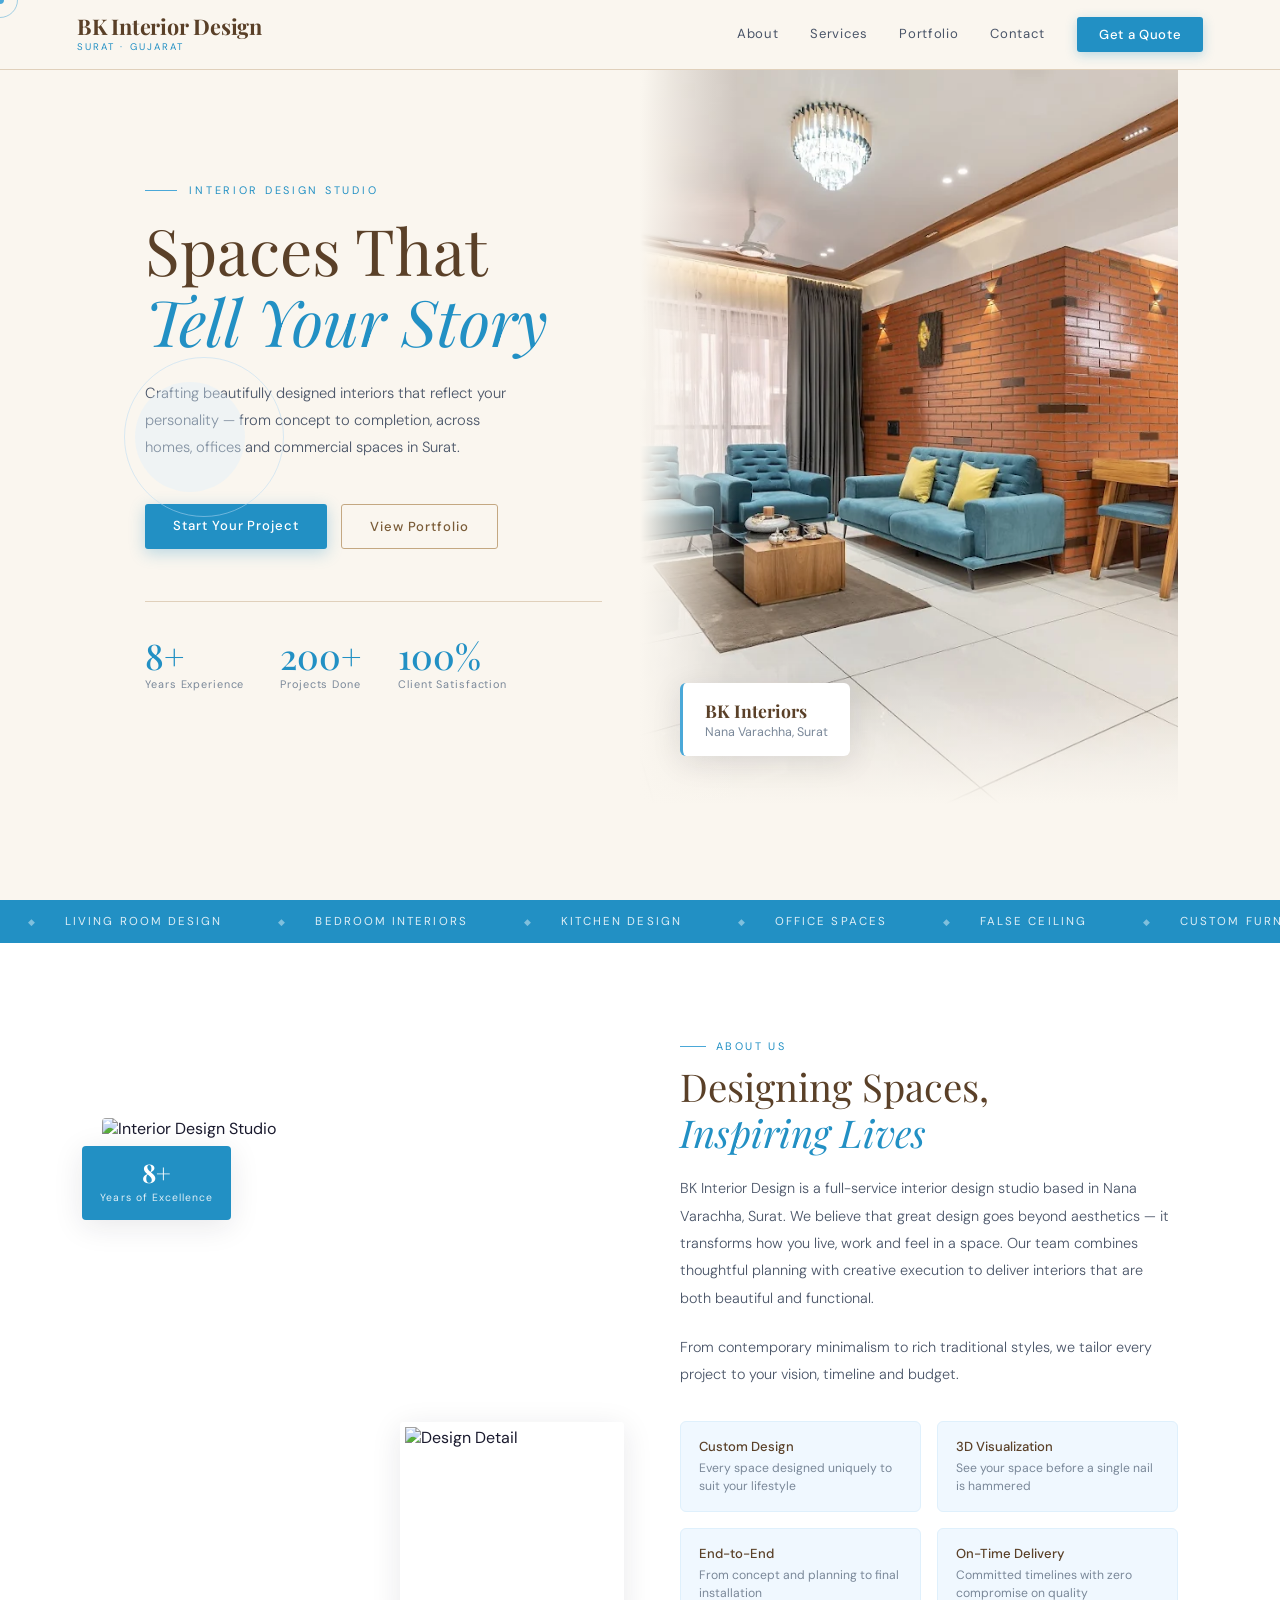
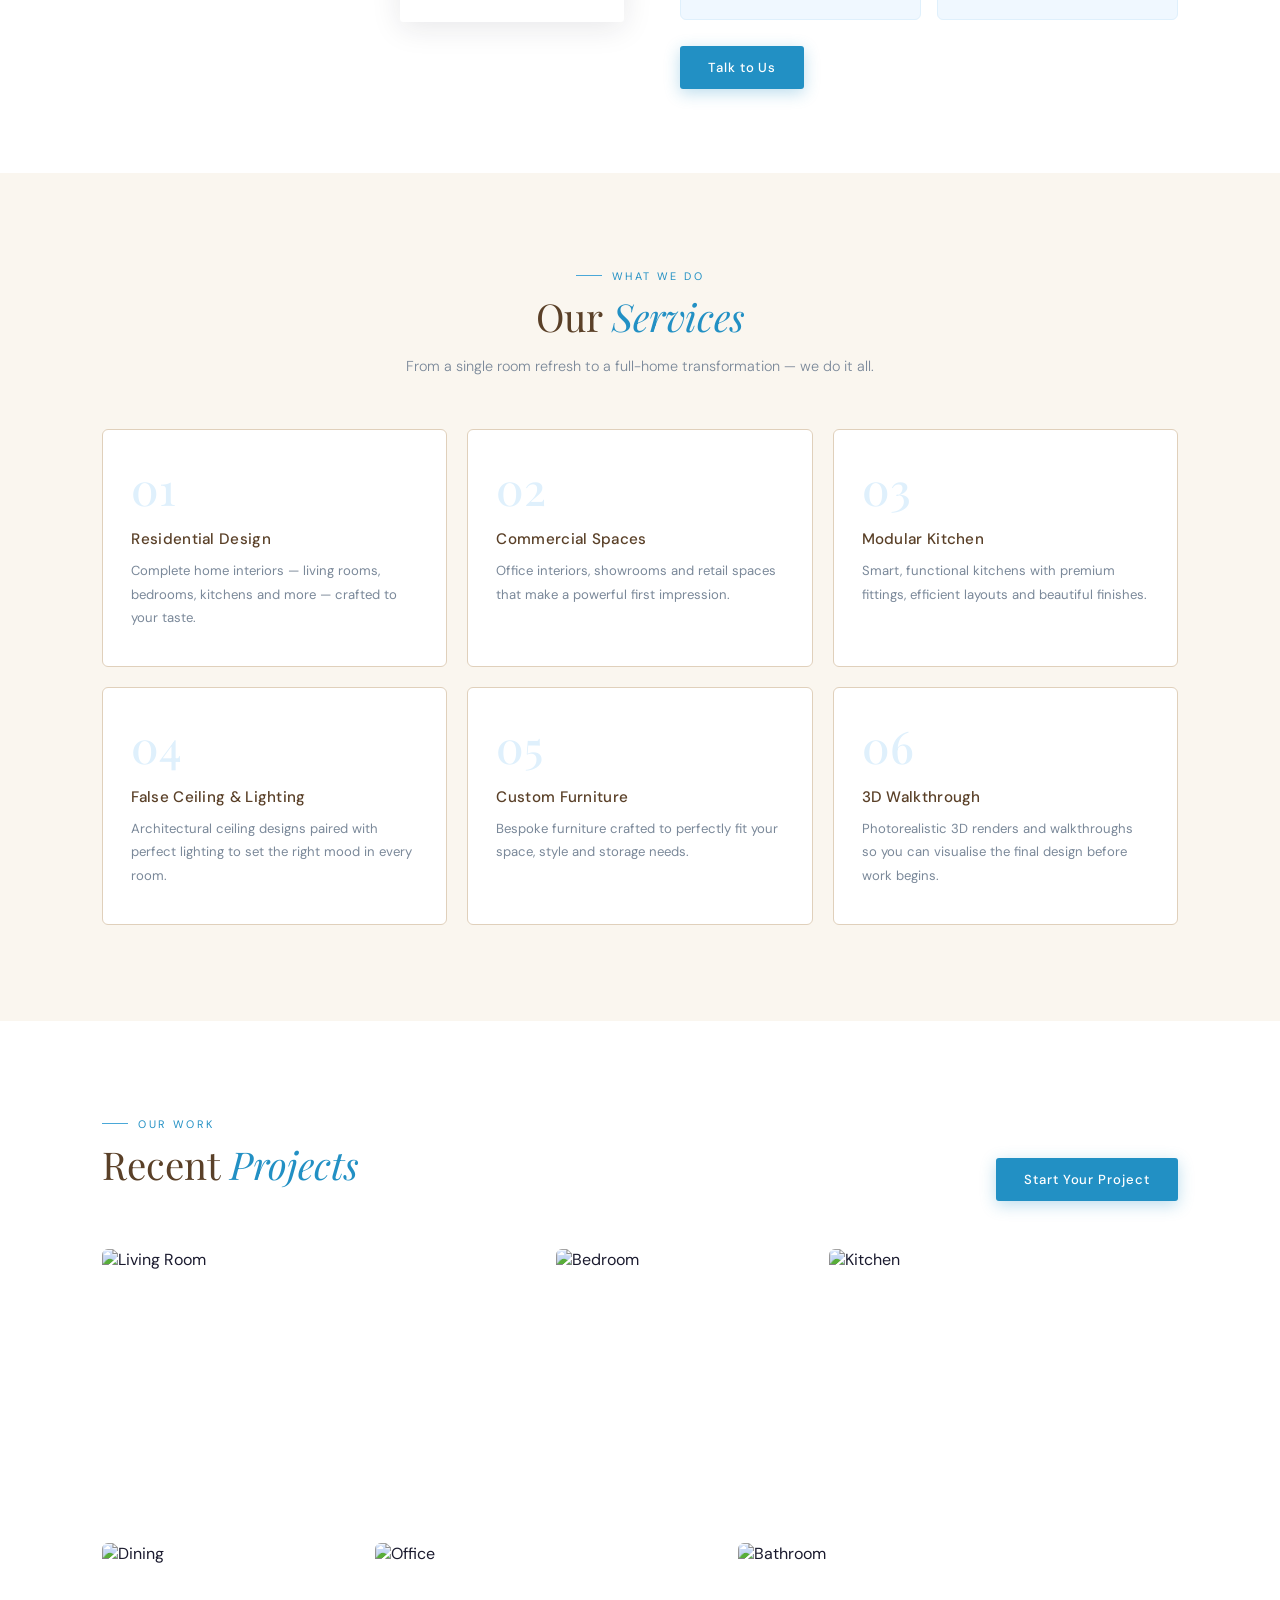
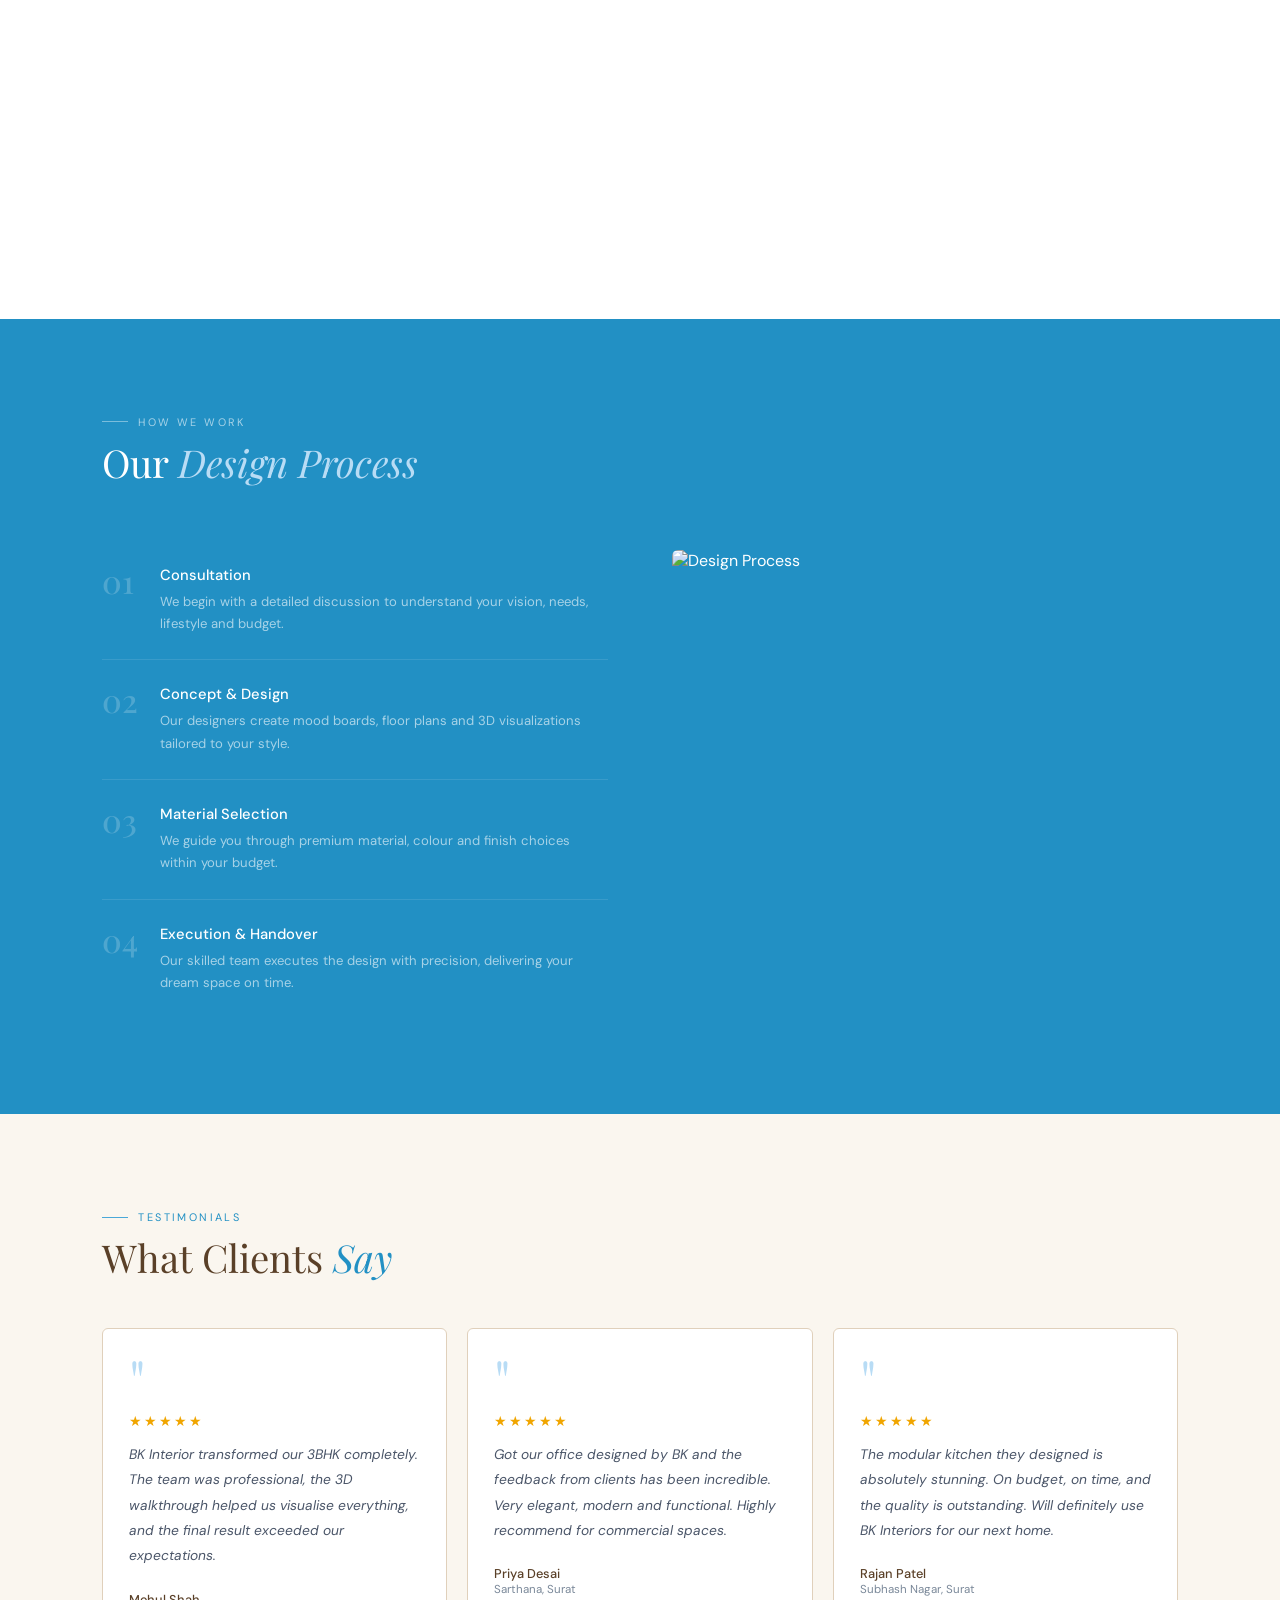
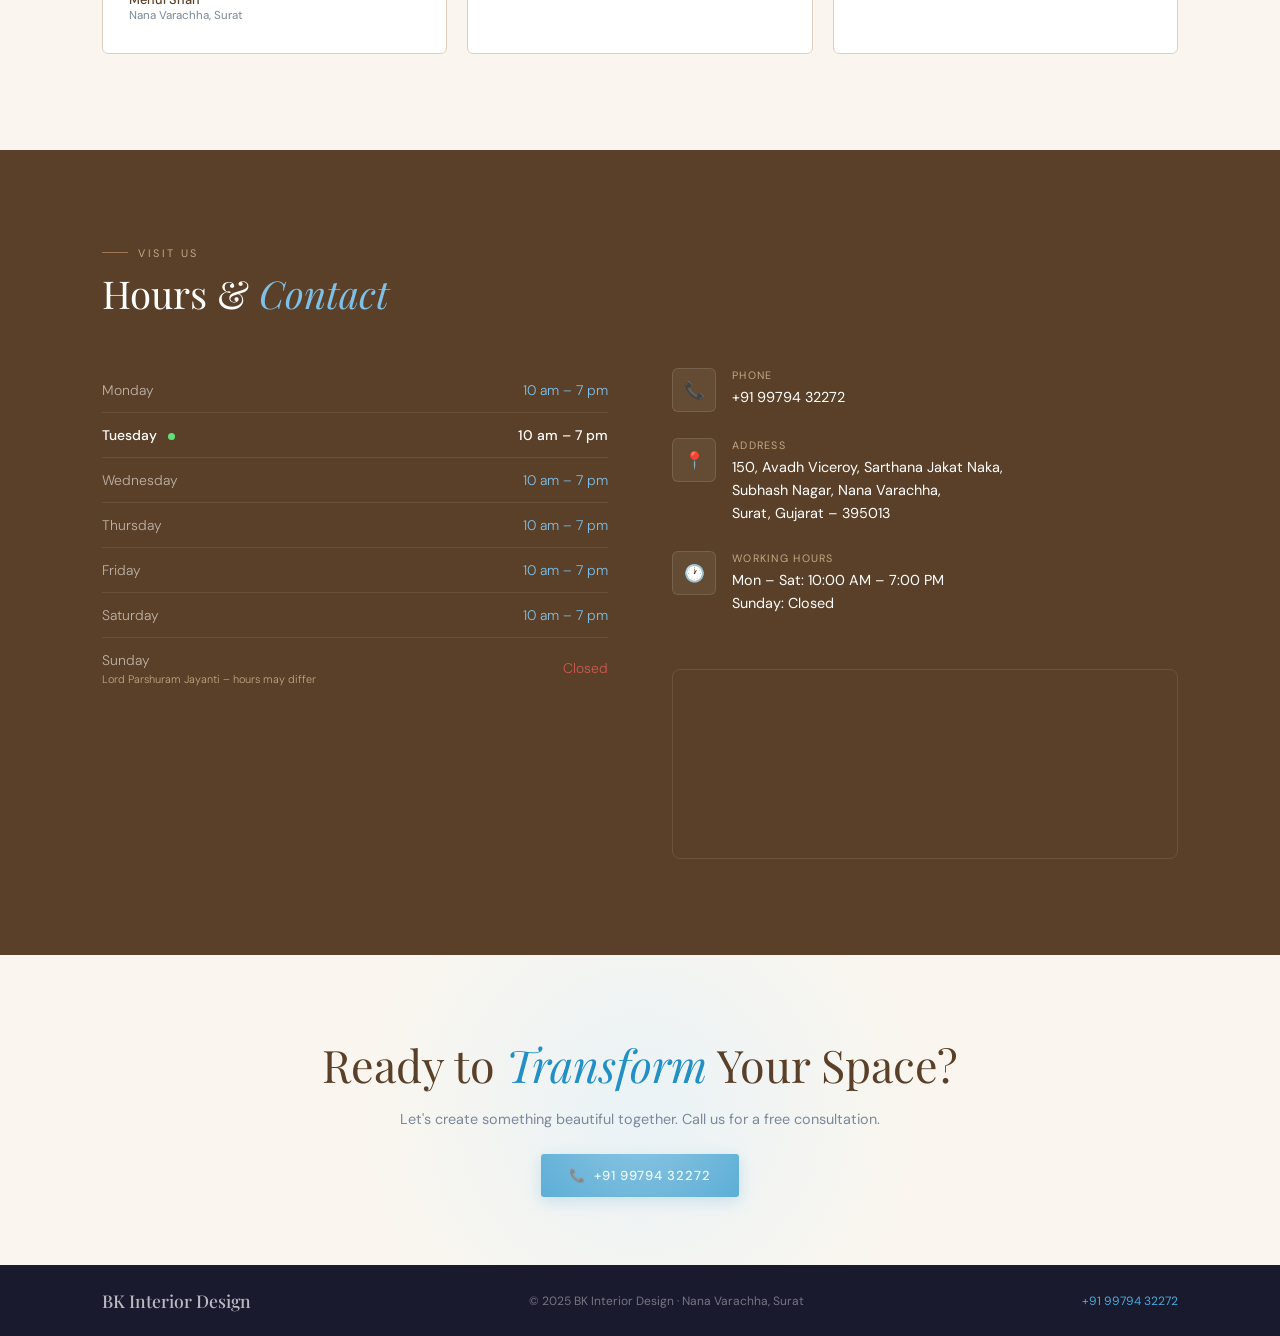
==== index.html @ 43e4e039 "Add files via upload" ====
<!DOCTYPE html>
<html lang="en">
<head>
  <meta charset="UTF-8"/>
  <meta name="viewport" content="width=device-width, initial-scale=1.0"/>
  <title>BK Interior Design – Surat</title>
  <link href="https://fonts.googleapis.com/css2?family=Playfair+Display:ital,wght@0,400;0,500;0,700;1,400;1,500&family=DM+Sans:wght@300;400;500&display=swap" rel="stylesheet"/>
  <style>
    :root {
      --sky-50:   #f0f8ff;
      --sky-100:  #dff0fc;
      --sky-200:  #b8dcf5;
      --sky-300:  #7ec0e8;
      --sky-400:  #4aa8d8;
      --sky-500:  #2290c4;
      --sky-600:  #1674a0;
      --cream:    #faf6ef;
      --warm-100: #f2ebe0;
      --warm-200: #e0d0bb;
      --brown-300:#c4a882;
      --brown-400:#a07850;
      --brown-500:#7a5c38;
      --brown-600:#5a4028;
      --white:    #ffffff;
      --dark:     #1a1a2e;
      --text-mid: #4a5568;
      --text-soft:#7a8899;
      --shadow-sm: 0 2px 12px rgba(26,26,46,.07);
      --shadow:    0 6px 30px rgba(26,26,46,.10);
      --shadow-lg: 0 16px 60px rgba(26,26,46,.14);
    }
    *, *::before, *::after { box-sizing: border-box; margin: 0; padding: 0; }
    html { scroll-behavior: smooth; }
    body {
      font-family: 'DM Sans', sans-serif;
      background: var(--cream);
      color: var(--dark);
      overflow-x: hidden;
    }

    /* ── CURSOR DOT ── */
    .cursor {
      width: 8px; height: 8px; border-radius: 50%;
      background: var(--sky-400); position: fixed;
      pointer-events: none; z-index: 9999;
      transform: translate(-50%,-50%);
      transition: transform .1s, width .3s, height .3s, opacity .3s;
    }
    .cursor-ring {
      width: 36px; height: 36px; border-radius: 50%;
      border: 1.5px solid var(--sky-400); position: fixed;
      pointer-events: none; z-index: 9998;
      transform: translate(-50%,-50%);
      transition: transform .18s ease, width .3s, height .3s, opacity .3s;
      opacity: .5;
    }

    /* ── NAV ── */
    header {
      position: fixed; top: 0; left: 0; right: 0; z-index: 100;
      padding: 0 6%;
      height: 70px;
      display: flex; align-items: center; justify-content: space-between;
      background: rgba(250,246,239,.92);
      backdrop-filter: blur(14px);
      border-bottom: 1px solid var(--warm-200);
      transition: box-shadow .3s;
    }
    header.scrolled { box-shadow: var(--shadow-sm); }

    .logo { text-decoration: none; display: flex; flex-direction: column; }
    .logo .l1 {
      font-family: 'Playfair Display', serif;
      font-size: 1.35rem; font-weight: 700;
      color: var(--brown-600); letter-spacing: -.01em; line-height: 1;
    }
    .logo .l2 {
      font-size: .6rem; letter-spacing: .22em; text-transform: uppercase;
      color: var(--sky-500); margin-top: 2px;
    }

    nav { display: flex; align-items: center; gap: 32px; }
    nav a {
      text-decoration: none; font-size: .82rem; font-weight: 400;
      letter-spacing: .05em; color: var(--text-mid);
      position: relative; padding-bottom: 2px;
      transition: color .25s;
    }
    nav a::after {
      content: ''; position: absolute; bottom: 0; left: 0;
      right: 100%; height: 1px;
      background: linear-gradient(90deg, var(--sky-400), var(--brown-300));
      transition: right .3s ease;
    }
    nav a:hover { color: var(--dark); }
    nav a:hover::after { right: 0; }
    .nav-cta {
      background: var(--sky-500) !important;
      color: var(--white) !important;
      padding: 9px 22px !important; border-radius: 3px;
      font-weight: 500 !important;
      box-shadow: 0 3px 12px rgba(34,144,196,.3);
      transition: background .25s, transform .2s, box-shadow .2s !important;
    }
    .nav-cta::after { display: none !important; }
    .nav-cta:hover { background: var(--sky-600) !important; transform: translateY(-1px); box-shadow: 0 6px 20px rgba(34,144,196,.35) !important; }

    /* ── HERO ── */
    .hero {
      height: 100vh; min-height: 680px;
      display: grid; grid-template-columns: 1fr 1fr;
      padding-top: 70px; overflow: hidden; position: relative;
    }

    .hero-left {
      display: flex; flex-direction: column; justify-content: center;
      padding: 60px 7% 60px 8%;
      position: relative; z-index: 2;
      animation: heroLeft .9s cubic-bezier(.22,1,.36,1) both;
    }

    /* Geometric accent */
    .hero-left::before {
      content: '';
      position: absolute; top: 50%; left: 4%;
      transform: translateY(-50%);
      width: 160px; height: 160px;
      border: 1px solid var(--sky-200);
      border-radius: 50%; opacity: .5;
    }
    .hero-left::after {
      content: '';
      position: absolute; top: 50%; left: 6%;
      transform: translateY(-50%);
      width: 110px; height: 110px;
      background: var(--sky-100); border-radius: 50%; opacity: .4;
    }

    .eyebrow {
      font-size: .68rem; letter-spacing: .25em; text-transform: uppercase;
      color: var(--sky-500); margin-bottom: 18px;
      display: flex; align-items: center; gap: 12px;
    }
    .eyebrow::before { content: ''; width: 32px; height: 1px; background: var(--sky-400); }

    .hero-title {
      font-family: 'Playfair Display', serif;
      font-size: clamp(3rem, 5vw, 5rem);
      font-weight: 400; line-height: 1.1;
      color: var(--brown-600); margin-bottom: 24px;
    }
    .hero-title em { font-style: italic; color: var(--sky-500); display: block; }

    .hero-desc {
      font-size: .92rem; line-height: 1.85; color: var(--text-mid);
      max-width: 380px; margin-bottom: 42px; font-weight: 300;
    }

    .hero-btns { display: flex; gap: 14px; flex-wrap: wrap; }

    .btn-sky {
      background: var(--sky-500); color: var(--white);
      padding: 13px 28px; border-radius: 3px;
      font-size: .82rem; letter-spacing: .07em; font-weight: 500;
      text-decoration: none;
      box-shadow: 0 4px 16px rgba(34,144,196,.3);
      transition: all .25s;
    }
    .btn-sky:hover { background: var(--sky-600); transform: translateY(-2px); box-shadow: 0 8px 28px rgba(34,144,196,.35); }

    .btn-ghost {
      background: transparent; color: var(--brown-500);
      padding: 13px 28px; border-radius: 3px;
      font-size: .82rem; letter-spacing: .07em; font-weight: 500;
      text-decoration: none; border: 1.5px solid var(--brown-300);
      transition: all .25s;
    }
    .btn-ghost:hover { background: var(--warm-100); border-color: var(--brown-400); }

    .hero-nums {
      display: flex; gap: 36px;
      margin-top: 52px; padding-top: 36px;
      border-top: 1px solid var(--warm-200);
    }
    .hnum { display: flex; flex-direction: column; }
    .hnum-n {
      font-family: 'Playfair Display', serif;
      font-size: 2.2rem; font-weight: 500;
      line-height: 1; color: var(--sky-500);
    }
    .hnum-l { font-size: .68rem; letter-spacing: .08em; color: var(--text-soft); margin-top: 4px; }

    .hero-right {
      position: relative; overflow: hidden;
      animation: heroRight .9s .15s cubic-bezier(.22,1,.36,1) both;
    }
    .hero-right img {
      width: 100%; height: 100%; object-fit: cover; object-position: center;
    }
    /* Diagonal overlay */
    .hero-right::before {
      content: '';
      position: absolute; inset: 0; z-index: 1;
      background: linear-gradient(to right, var(--cream) 0%, transparent 18%),
                  linear-gradient(to top, var(--cream) 0%, transparent 15%);
    }
    /* Floating card */
    .hero-tag {
      position: absolute; bottom: 48px; left: 40px; z-index: 2;
      background: var(--white);
      padding: 16px 22px; border-radius: 6px;
      border-left: 3px solid var(--sky-400);
      box-shadow: var(--shadow);
      font-size: .78rem;
    }
    .hero-tag strong {
      display: block; font-family: 'Playfair Display', serif;
      font-size: 1.1rem; color: var(--brown-600); margin-bottom: 2px;
    }
    .hero-tag span { color: var(--text-soft); }

    /* ── MARQUEE ── */
    .marquee-wrap {
      background: var(--sky-500); overflow: hidden;
      padding: 14px 0; position: relative;
    }
    .marquee-track {
      display: flex; gap: 0;
      animation: marquee 22s linear infinite;
      width: max-content;
    }
    .marquee-track span {
      white-space: nowrap;
      font-size: .72rem; letter-spacing: .18em; text-transform: uppercase;
      color: rgba(255,255,255,.85); padding: 0 28px;
    }
    .marquee-track span::before {
      content: '◆'; margin-right: 28px; opacity: .5; font-size: .55rem;
    }
    @keyframes marquee { from { transform: translateX(0); } to { transform: translateX(-50%); } }

    /* ── SECTIONS ── */
    section { padding: 96px 8%; }

    .sec-eyebrow {
      font-size: .68rem; letter-spacing: .22em; text-transform: uppercase;
      color: var(--sky-500); margin-bottom: 10px;
      display: flex; align-items: center; gap: 10px;
    }
    .sec-eyebrow::before { content: ''; width: 26px; height: 1px; background: var(--sky-400); }

    .sec-title {
      font-family: 'Playfair Display', serif;
      font-size: clamp(2rem, 3vw, 2.8rem);
      font-weight: 400; line-height: 1.2; color: var(--brown-600);
      margin-bottom: 14px;
    }
    .sec-title em { font-style: italic; color: var(--sky-500); }
    .sec-sub { font-size: .9rem; line-height: 1.85; color: var(--text-soft); max-width: 500px; font-weight: 300; }

    /* ── ABOUT ── */
    .about { background: var(--white); }
    .about-inner {
      display: grid; grid-template-columns: 1fr 1fr;
      gap: 80px; align-items: center; margin-top: 0;
    }
    .about-img-wrap {
      position: relative;
    }
    .about-img-main {
      width: 100%; height: 480px; object-fit: cover;
      border-radius: 4px; display: block;
    }
    .about-img-accent {
      position: absolute; bottom: -24px; right: -24px;
      width: 45%; height: 200px; object-fit: cover;
      border-radius: 4px;
      border: 5px solid var(--white);
      box-shadow: var(--shadow);
    }
    .about-badge {
      position: absolute; top: 28px; left: -20px;
      background: var(--sky-500); color: var(--white);
      padding: 14px 18px; border-radius: 4px;
      text-align: center; box-shadow: var(--shadow);
    }
    .about-badge strong { display: block; font-family: 'Playfair Display', serif; font-size: 1.6rem; line-height: 1; }
    .about-badge span { font-size: .65rem; letter-spacing: .1em; opacity: .85; }

    .about-content { padding-top: 20px; }
    .about-body { font-size: .9rem; line-height: 1.9; color: var(--text-mid); margin: 20px 0 32px; font-weight: 300; }
    .about-feats { display: grid; grid-template-columns: 1fr 1fr; gap: 16px; margin-bottom: 36px; }
    .feat-box {
      background: var(--sky-50); border: 1px solid var(--sky-100);
      border-radius: 6px; padding: 16px 18px;
    }
    .feat-box .fb-title { font-size: .82rem; font-weight: 500; color: var(--brown-600); margin-bottom: 4px; }
    .feat-box .fb-desc { font-size: .76rem; line-height: 1.5; color: var(--text-soft); }

    /* ── SERVICES ── */
    .services { background: var(--cream); }
    .svc-grid { display: grid; grid-template-columns: repeat(3,1fr); gap: 20px; margin-top: 50px; }
    .svc-card {
      background: var(--white); border-radius: 6px;
      padding: 36px 28px; border: 1px solid var(--warm-200);
      position: relative; overflow: hidden;
      transition: all .35s cubic-bezier(.22,1,.36,1);
    }
    .svc-card::before {
      content: '';
      position: absolute; top: 0; left: 0; right: 0;
      height: 3px;
      background: linear-gradient(90deg, var(--sky-400), var(--sky-300));
      transform: scaleX(0); transform-origin: left;
      transition: transform .4s ease;
    }
    .svc-card:hover { transform: translateY(-6px); box-shadow: var(--shadow-lg); }
    .svc-card:hover::before { transform: scaleX(1); }
    .svc-num {
      font-family: 'Playfair Display', serif;
      font-size: 2.8rem; font-weight: 500;
      color: var(--sky-100); line-height: 1; margin-bottom: 18px;
      transition: color .3s;
    }
    .svc-card:hover .svc-num { color: var(--sky-200); }
    .svc-name { font-size: .95rem; font-weight: 500; color: var(--brown-600); margin-bottom: 10px; letter-spacing: .02em; }
    .svc-desc { font-size: .82rem; line-height: 1.8; color: var(--text-soft); }

    /* ── PORTFOLIO ── */
    .portfolio { background: var(--white); }
    .port-header { display: flex; justify-content: space-between; align-items: flex-end; flex-wrap: wrap; gap: 20px; margin-bottom: 48px; }
    .port-grid {
      display: grid;
      grid-template-columns: repeat(12,1fr);
      grid-template-rows: 280px 280px;
      gap: 14px;
    }
    .port-item {
      border-radius: 6px; overflow: hidden; position: relative;
      cursor: pointer;
    }
    .port-item img { width: 100%; height: 100%; object-fit: cover; transition: transform .6s cubic-bezier(.22,1,.36,1); display: block; }
    .port-item:hover img { transform: scale(1.06); }
    .port-overlay {
      position: absolute; inset: 0;
      background: linear-gradient(to top, rgba(26,26,46,.7) 0%, transparent 50%);
      opacity: 0; transition: opacity .35s;
      display: flex; align-items: flex-end; padding: 22px;
    }
    .port-item:hover .port-overlay { opacity: 1; }
    .port-label { color: var(--white); font-size: .82rem; font-weight: 500; letter-spacing: .05em; }
    .port-cat { display: block; font-size: .68rem; letter-spacing: .12em; text-transform: uppercase; color: var(--sky-300); margin-bottom: 4px; }

    .p1 { grid-column: 1/6; grid-row: 1; }
    .p2 { grid-column: 6/9; grid-row: 1; }
    .p3 { grid-column: 9/13; grid-row: 1; }
    .p4 { grid-column: 1/4; grid-row: 2; }
    .p5 { grid-column: 4/8; grid-row: 2; }
    .p6 { grid-column: 8/13; grid-row: 2; }

    /* ── PROCESS ── */
    .process { background: var(--sky-500); color: var(--white); }
    .process .sec-eyebrow { color: rgba(255,255,255,.6); }
    .process .sec-eyebrow::before { background: rgba(255,255,255,.4); }
    .process .sec-title { color: var(--white); }
    .process .sec-title em { color: var(--sky-200); }
    .process-grid { display: grid; grid-template-columns: 1fr 1fr; gap: 64px; margin-top: 56px; align-items: center; }
    .process-steps { display: flex; flex-direction: column; gap: 0; }
    .step {
      display: flex; gap: 22px; align-items: flex-start;
      padding: 24px 0; border-bottom: 1px solid rgba(255,255,255,.1);
      position: relative;
    }
    .step:last-child { border: none; }
    .step-num {
      font-family: 'Playfair Display', serif;
      font-size: 2rem; font-weight: 500;
      color: rgba(255,255,255,.2); line-height: 1;
      min-width: 36px; flex-shrink: 0;
    }
    .step-body {}
    .step-name { font-size: .92rem; font-weight: 500; color: var(--white); margin-bottom: 6px; }
    .step-desc { font-size: .82rem; line-height: 1.7; color: rgba(255,255,255,.6); }
    .process-img-wrap { border-radius: 6px; overflow: hidden; height: 460px; }
    .process-img-wrap img { width: 100%; height: 100%; object-fit: cover; }

    /* ── REVIEWS ── */
    .reviews { background: var(--cream); }
    .rev-grid { display: grid; grid-template-columns: repeat(3,1fr); gap: 20px; margin-top: 48px; }
    .rev-card {
      background: var(--white); border-radius: 6px;
      padding: 30px 26px; border: 1px solid var(--warm-200);
      transition: all .3s;
    }
    .rev-card:hover { transform: translateY(-4px); box-shadow: var(--shadow); }
    .quote-mark {
      font-family: 'Playfair Display', serif;
      font-size: 3.5rem; color: var(--sky-200);
      line-height: .7; margin-bottom: 14px; display: block;
    }
    .rev-text { font-size: .86rem; line-height: 1.85; color: var(--text-mid); font-style: italic; margin-bottom: 22px; }
    .rev-stars { color: #f0a500; font-size: .85rem; letter-spacing: 2px; margin-bottom: 12px; }
    .rev-author { font-size: .8rem; font-weight: 500; color: var(--brown-600); }
    .rev-loc { font-size: .72rem; color: var(--text-soft); }

    /* ── HOURS & CONTACT ── */
    .contact-section { background: var(--brown-600); color: var(--white); }
    .contact-section .sec-eyebrow { color: var(--brown-300); }
    .contact-section .sec-eyebrow::before { background: var(--brown-400); }
    .contact-section .sec-title { color: var(--white); }
    .contact-section .sec-title em { color: var(--sky-300); }
    .contact-grid { display: grid; grid-template-columns: 1fr 1fr; gap: 64px; margin-top: 52px; }

    .hours-table { width: 100%; border-collapse: collapse; }
    .hours-table tr { border-bottom: 1px solid rgba(255,255,255,.08); }
    .hours-table tr:last-child { border: none; }
    .hours-table td { padding: 13px 0; font-size: .87rem; color: rgba(255,255,255,.6); font-weight: 300; }
    .hours-table td:last-child { text-align: right; color: var(--sky-300); }
    .hours-table tr.today td { color: var(--white) !important; font-weight: 500; }
    .hours-table tr.closed td:last-child { color: rgba(255,100,100,.7); }
    .now-dot { display: inline-block; width: 7px; height: 7px; border-radius: 50%; background: #5de377; margin-left: 7px; vertical-align: middle; }
    .note-sm { font-size: .68rem; color: var(--brown-300); display: block; margin-top: 3px; }

    .contact-details { display: flex; flex-direction: column; gap: 26px; }
    .cd-item { display: flex; gap: 16px; align-items: flex-start; }
    .cd-icon {
      width: 44px; height: 44px; border-radius: 6px;
      background: rgba(255,255,255,.06); border: 1px solid rgba(255,255,255,.12);
      display: flex; align-items: center; justify-content: center;
      font-size: 1.05rem; flex-shrink: 0;
    }
    .cd-label { font-size: .67rem; letter-spacing: .12em; text-transform: uppercase; color: var(--brown-300); display: block; margin-bottom: 4px; }
    .cd-val { font-size: .9rem; color: var(--white); line-height: 1.6; }
    .cd-val a { color: var(--white); text-decoration: none; transition: color .2s; }
    .cd-val a:hover { color: var(--sky-300); }

    .map-wrap { margin-top: 28px; border-radius: 8px; overflow: hidden; height: 190px; border: 1px solid rgba(255,255,255,.1); }
    .map-wrap iframe { width: 100%; height: 100%; border: none; filter: sepia(.4) contrast(1.1) brightness(.9); }

    /* ── CTA ── */
    .cta-sec {
      background: var(--cream);
      padding: 80px 8%; text-align: center; position: relative; overflow: hidden;
    }
    .cta-sec::before {
      content: '';
      position: absolute; top: 50%; left: 50%;
      transform: translate(-50%,-50%);
      width: 600px; height: 600px;
      background: radial-gradient(circle, var(--sky-100) 0%, transparent 65%);
      border-radius: 50%; opacity: .6;
    }
    .cta-sec h2 {
      font-family: 'Playfair Display', serif;
      font-size: clamp(2rem,3.5vw,3.2rem);
      font-weight: 400; color: var(--brown-600); margin-bottom: 16px;
      position: relative;
    }
    .cta-sec h2 em { font-style: italic; color: var(--sky-500); }
    .cta-sec p { font-size: .9rem; color: var(--text-soft); margin-bottom: 36px; position: relative; }

    /* ── FOOTER ── */
    footer {
      background: var(--dark); color: rgba(255,255,255,.4);
      padding: 24px 8%; display: flex;
      align-items: center; justify-content: space-between;
      font-size: .75rem; flex-wrap: wrap; gap: 10px;
    }
    footer a { color: var(--sky-400); text-decoration: none; }
    .footer-logo {
      font-family: 'Playfair Display', serif;
      font-size: 1.1rem; color: rgba(255,255,255,.7); font-weight: 500;
    }

    /* ── ANIMATIONS ── */
    @keyframes heroLeft {
      from { opacity: 0; transform: translateX(-30px); }
      to   { opacity: 1; transform: translateX(0); }
    }
    @keyframes heroRight {
      from { opacity: 0; transform: translateX(30px); }
      to   { opacity: 1; transform: translateX(0); }
    }
    .reveal { opacity: 0; transform: translateY(24px); transition: opacity .75s ease, transform .75s ease; }
    .reveal.visible { opacity: 1; transform: translateY(0); }

    /* ── RESPONSIVE ── */
    @media (max-width: 960px) {
      .hero { grid-template-columns: 1fr; height: auto; min-height: auto; }
      .hero-right { height: 320px; }
      .about-inner, .process-grid, .contact-grid { grid-template-columns: 1fr; }
      .svc-grid, .rev-grid { grid-template-columns: 1fr 1fr; }
      nav a:not(.nav-cta) { display: none; }
    }
    @media (max-width: 600px) {
      .svc-grid, .rev-grid, .about-feats { grid-template-columns: 1fr; }
      .port-grid { grid-template-columns: 1fr 1fr; grid-template-rows: repeat(3, 200px); }
      .p1,.p2,.p3,.p4,.p5,.p6 { grid-column: auto; grid-row: auto; }
      section { padding: 64px 5%; }
    }
  </style>
</head>
<body>

<div class="cursor" id="cur"></div>
<div class="cursor-ring" id="curR"></div>

<!-- NAV -->
<header id="hdr">
  <a class="logo" href="#">
    <span class="l1">BK Interior Design</span>
    <span class="l2">Surat · Gujarat</span>
  </a>
  <nav>
    <a href="#about">About</a>
    <a href="#services">Services</a>
    <a href="#portfolio">Portfolio</a>
    <a href="#contact">Contact</a>
    <a href="tel:+919979432272" class="nav-cta">Get a Quote</a>
  </nav>
</header>

<!-- HERO -->
<section class="hero" id="home">
  <div class="hero-left">
    <span class="eyebrow">Interior Design Studio</span>
    <h1 class="hero-title">
      Spaces That<br/>
      <em>Tell Your Story</em>
    </h1>
    <p class="hero-desc">
      Crafting beautifully designed interiors that reflect your personality — from concept to completion, across homes, offices and commercial spaces in Surat.
    </p>
    <div class="hero-btns">
      <a href="tel:+919979432272" class="btn-sky">Start Your Project</a>
      <a href="#portfolio" class="btn-ghost">View Portfolio</a>
    </div>
    <div class="hero-nums">
      <div class="hnum"><span class="hnum-n">8+</span><span class="hnum-l">Years Experience</span></div>
      <div class="hnum"><span class="hnum-n">200+</span><span class="hnum-l">Projects Done</span></div>
      <div class="hnum"><span class="hnum-n">100%</span><span class="hnum-l">Client Satisfaction</span></div>
    </div>
  </div>
  <div class="hero-right">
    <img src="./unnamed.webp" alt="Interior Design"/>
    <div class="hero-tag">
      <strong>BK Interiors</strong>
      <span>Nana Varachha, Surat</span>
    </div>
  </div>
</section>

<!-- MARQUEE -->
<div class="marquee-wrap">
  <div class="marquee-track">
    <span>Living Room Design</span>
    <span>Bedroom Interiors</span>
    <span>Kitchen Design</span>
    <span>Office Spaces</span>
    <span>False Ceiling</span>
    <span>Custom Furniture</span>
    <span>Modular Kitchens</span>
    <span>Commercial Interiors</span>
    <span>3D Visualization</span>
    <span>Living Room Design</span>
    <span>Bedroom Interiors</span>
    <span>Kitchen Design</span>
    <span>Office Spaces</span>
    <span>False Ceiling</span>
    <span>Custom Furniture</span>
    <span>Modular Kitchens</span>
    <span>Commercial Interiors</span>
    <span>3D Visualization</span>
  </div>
</div>

<!-- ABOUT -->
<section class="about" id="about">
  <div class="about-inner">
    <div class="about-img-wrap reveal">
      <img class="about-img-main" src="https://images.unsplash.com/photo-1586023492125-27b2c045efd7?w=900&q=85" alt="Interior Design Studio"/>
      <img class="about-img-accent" src="https://images.unsplash.com/photo-1631679706909-1844bbd07221?w=700&q=80" alt="Design Detail"/>
      <div class="about-badge">
        <strong>8+</strong>
        <span>Years of Excellence</span>
      </div>
    </div>
    <div class="reveal">
      <div class="sec-eyebrow">About Us</div>
      <h2 class="sec-title">Designing Spaces,<br/><em>Inspiring Lives</em></h2>
      <p class="about-body">
        BK Interior Design is a full-service interior design studio based in Nana Varachha, Surat. We believe that great design goes beyond aesthetics — it transforms how you live, work and feel in a space. Our team combines thoughtful planning with creative execution to deliver interiors that are both beautiful and functional.
      </p>
      <p class="about-body" style="margin-top:-10px;">
        From contemporary minimalism to rich traditional styles, we tailor every project to your vision, timeline and budget.
      </p>
      <div class="about-feats">
        <div class="feat-box"><div class="fb-title">Custom Design</div><div class="fb-desc">Every space designed uniquely to suit your lifestyle</div></div>
        <div class="feat-box"><div class="fb-title">3D Visualization</div><div class="fb-desc">See your space before a single nail is hammered</div></div>
        <div class="feat-box"><div class="fb-title">End-to-End</div><div class="fb-desc">From concept and planning to final installation</div></div>
        <div class="feat-box"><div class="fb-title">On-Time Delivery</div><div class="fb-desc">Committed timelines with zero compromise on quality</div></div>
      </div>
      <a href="tel:+919979432272" class="btn-sky">Talk to Us</a>
    </div>
  </div>
</section>

<!-- SERVICES -->
<section class="services" id="services">
  <div style="text-align:center; margin-bottom: 0;">
    <div class="sec-eyebrow" style="justify-content:center;">What We Do</div>
    <h2 class="sec-title">Our <em>Services</em></h2>
    <p class="sec-sub" style="margin: 0 auto;">From a single room refresh to a full-home transformation — we do it all.</p>
  </div>
  <div class="svc-grid">
    <div class="svc-card reveal"><div class="svc-num">01</div><div class="svc-name">Residential Design</div><p class="svc-desc">Complete home interiors — living rooms, bedrooms, kitchens and more — crafted to your taste.</p></div>
    <div class="svc-card reveal"><div class="svc-num">02</div><div class="svc-name">Commercial Spaces</div><p class="svc-desc">Office interiors, showrooms and retail spaces that make a powerful first impression.</p></div>
    <div class="svc-card reveal"><div class="svc-num">03</div><div class="svc-name">Modular Kitchen</div><p class="svc-desc">Smart, functional kitchens with premium fittings, efficient layouts and beautiful finishes.</p></div>
    <div class="svc-card reveal"><div class="svc-num">04</div><div class="svc-name">False Ceiling & Lighting</div><p class="svc-desc">Architectural ceiling designs paired with perfect lighting to set the right mood in every room.</p></div>
    <div class="svc-card reveal"><div class="svc-num">05</div><div class="svc-name">Custom Furniture</div><p class="svc-desc">Bespoke furniture crafted to perfectly fit your space, style and storage needs.</p></div>
    <div class="svc-card reveal"><div class="svc-num">06</div><div class="svc-name">3D Walkthrough</div><p class="svc-desc">Photorealistic 3D renders and walkthroughs so you can visualise the final design before work begins.</p></div>
  </div>
</section>

<!-- PORTFOLIO -->
<section class="portfolio" id="portfolio">
  <div class="port-header">
    <div>
      <div class="sec-eyebrow">Our Work</div>
      <h2 class="sec-title">Recent <em>Projects</em></h2>
    </div>
    <a href="tel:+919979432272" class="btn-sky">Start Your Project</a>
  </div>
  <div class="port-grid">
    <div class="port-item p1 reveal">
      <img src="https://images.unsplash.com/photo-1600210492486-724fe5c67fb0?w=700&q=80" alt="Living Room"/>
      <div class="port-overlay"><div class="port-label"><span class="port-cat">Living Room</span>Modern Elegance</div></div>
    </div>
    <div class="port-item p2 reveal">
      <img src="https://images.unsplash.com/photo-1631679706909-1844bbd07221?w=700&q=80" alt="Bedroom"/>
      <div class="port-overlay"><div class="port-label"><span class="port-cat">Bedroom</span>Serene Retreat</div></div>
    </div>
    <div class="port-item p3 reveal">
      <img src="https://images.unsplash.com/photo-1556909114-f6e7ad7d3136?w=700&q=80" alt="Kitchen"/>
      <div class="port-overlay"><div class="port-label"><span class="port-cat">Kitchen</span>Smart &amp; Sleek</div></div>
    </div>
    <div class="port-item p4 reveal">
      <img src="https://images.unsplash.com/photo-1600566753086-00f18fb6b3ea?w=700&q=80" alt="Dining"/>
      <div class="port-overlay"><div class="port-label"><span class="port-cat">Dining</span>Warm Gatherings</div></div>
    </div>
    <div class="port-item p5 reveal">
      <img src="https://images.unsplash.com/photo-1600607687939-ce8a6c25118c?w=700&q=80" alt="Office"/>
      <div class="port-overlay"><div class="port-label"><span class="port-cat">Office</span>Productive Spaces</div></div>
    </div>
    <div class="port-item p6 reveal">
      <img src="https://images.unsplash.com/photo-1615529328331-f8917597711f?w=700&q=80" alt="Bathroom"/>
      <div class="port-overlay"><div class="port-label"><span class="port-cat">Bathroom</span>Spa-Like Comfort</div></div>
    </div>
  </div>
</section>

<!-- PROCESS -->
<section class="process" id="process">
  <div class="sec-eyebrow">How We Work</div>
  <h2 class="sec-title">Our <em>Design Process</em></h2>
  <div class="process-grid">
    <div class="process-steps reveal">
      <div class="step">
        <div class="step-num">01</div>
        <div class="step-body"><div class="step-name">Consultation</div><div class="step-desc">We begin with a detailed discussion to understand your vision, needs, lifestyle and budget.</div></div>
      </div>
      <div class="step">
        <div class="step-num">02</div>
        <div class="step-body"><div class="step-name">Concept & Design</div><div class="step-desc">Our designers create mood boards, floor plans and 3D visualizations tailored to your style.</div></div>
      </div>
      <div class="step">
        <div class="step-num">03</div>
        <div class="step-body"><div class="step-name">Material Selection</div><div class="step-desc">We guide you through premium material, colour and finish choices within your budget.</div></div>
      </div>
      <div class="step">
        <div class="step-num">04</div>
        <div class="step-body"><div class="step-name">Execution & Handover</div><div class="step-desc">Our skilled team executes the design with precision, delivering your dream space on time.</div></div>
      </div>
    </div>
    <div class="reveal">
      <div class="process-img-wrap">
        <img src="https://images.unsplash.com/photo-1497366216548-37526070297c?w=900&q=80" alt="Design Process"/>
      </div>
    </div>
  </div>
</section>

<!-- REVIEWS -->
<section class="reviews">
  <div class="sec-eyebrow">Testimonials</div>
  <h2 class="sec-title">What Clients <em>Say</em></h2>
  <div class="rev-grid">
    <div class="rev-card reveal">
      <span class="quote-mark">"</span>
      <div class="rev-stars">★★★★★</div>
      <p class="rev-text">BK Interior transformed our 3BHK completely. The team was professional, the 3D walkthrough helped us visualise everything, and the final result exceeded our expectations.</p>
      <div class="rev-author">Mehul Shah</div>
      <div class="rev-loc">Nana Varachha, Surat</div>
    </div>
    <div class="rev-card reveal">
      <span class="quote-mark">"</span>
      <div class="rev-stars">★★★★★</div>
      <p class="rev-text">Got our office designed by BK and the feedback from clients has been incredible. Very elegant, modern and functional. Highly recommend for commercial spaces.</p>
      <div class="rev-author">Priya Desai</div>
      <div class="rev-loc">Sarthana, Surat</div>
    </div>
    <div class="rev-card reveal">
      <span class="quote-mark">"</span>
      <div class="rev-stars">★★★★★</div>
      <p class="rev-text">The modular kitchen they designed is absolutely stunning. On budget, on time, and the quality is outstanding. Will definitely use BK Interiors for our next home.</p>
      <div class="rev-author">Rajan Patel</div>
      <div class="rev-loc">Subhash Nagar, Surat</div>
    </div>
  </div>
</section>

<!-- HOURS & CONTACT -->
<section class="contact-section" id="contact">
  <div class="sec-eyebrow">Visit Us</div>
  <h2 class="sec-title">Hours &amp; <em>Contact</em></h2>
  <div class="contact-grid">
    <div class="reveal">
      <table class="hours-table">
        <tr><td>Monday</td><td>10 am – 7 pm</td></tr>
        <tr class="today"><td>Tuesday <span class="now-dot"></span></td><td>10 am – 7 pm</td></tr>
        <tr><td>Wednesday</td><td>10 am – 7 pm</td></tr>
        <tr><td>Thursday</td><td>10 am – 7 pm</td></tr>
        <tr><td>Friday</td><td>10 am – 7 pm</td></tr>
        <tr><td>Saturday</td><td>10 am – 7 pm</td></tr>
        <tr class="closed"><td>Sunday<span class="note-sm">Lord Parshuram Jayanti – hours may differ</span></td><td>Closed</td></tr>
      </table>
    </div>
    <div class="contact-details reveal">
      <div class="cd-item">
        <div class="cd-icon">📞</div>
        <div><span class="cd-label">Phone</span><span class="cd-val"><a href="tel:+919979432272">+91 99794 32272</a></span></div>
      </div>
      <div class="cd-item">
        <div class="cd-icon">📍</div>
        <div><span class="cd-label">Address</span><span class="cd-val">150, Avadh Viceroy, Sarthana Jakat Naka,<br/>Subhash Nagar, Nana Varachha,<br/>Surat, Gujarat – 395013</span></div>
      </div>
      <div class="cd-item">
        <div class="cd-icon">🕐</div>
        <div><span class="cd-label">Working Hours</span><span class="cd-val">Mon – Sat: 10:00 AM – 7:00 PM<br/>Sunday: Closed</span></div>
      </div>
      <div class="map-wrap">
        <iframe src="https://www.google.com/maps?q=Avadh+Viceroy+Sarthana+Jakat+Naka+Nana+Varachha+Surat&output=embed" allowfullscreen loading="lazy"></iframe>
      </div>
    </div>
  </div>
</section>

<!-- CTA -->
<div class="cta-sec">
  <h2>Ready to <em>Transform</em> Your Space?</h2>
  <p>Let's create something beautiful together. Call us for a free consultation.</p>
  <a href="tel:+919979432272" class="btn-sky">📞 &nbsp;+91 99794 32272</a>
</div>

<!-- FOOTER -->
<footer>
  <span class="footer-logo">BK Interior Design</span>
  <span>© 2025 BK Interior Design · Nana Varachha, Surat</span>
  <a href="tel:+919979432272">+91 99794 32272</a>
</footer>

<script>
  // Scroll header
  window.addEventListener('scroll', () => {
    document.getElementById('hdr').classList.toggle('scrolled', scrollY > 20);
  });

  // Cursor
  const cur = document.getElementById('cur');
  const curR = document.getElementById('curR');
  let mx=0, my=0, rx=0, ry=0;
  document.addEventListener('mousemove', e => { mx=e.clientX; my=e.clientY; cur.style.left=mx+'px'; cur.style.top=my+'px'; });
  (function lerp() {
    rx += (mx-rx)*.12; ry += (my-ry)*.12;
    curR.style.left=rx+'px'; curR.style.top=ry+'px';
    requestAnimationFrame(lerp);
  })();

  // Reveal
  const obs = new IntersectionObserver(entries => {
    entries.forEach((e,i) => {
      if (e.isIntersecting) {
        setTimeout(() => e.target.classList.add('visible'), i*80);
        obs.unobserve(e.target);
      }
    });
  }, { threshold: 0.1 });
  document.querySelectorAll('.reveal').forEach(el => obs.observe(el));
</script>
</body>
</html>
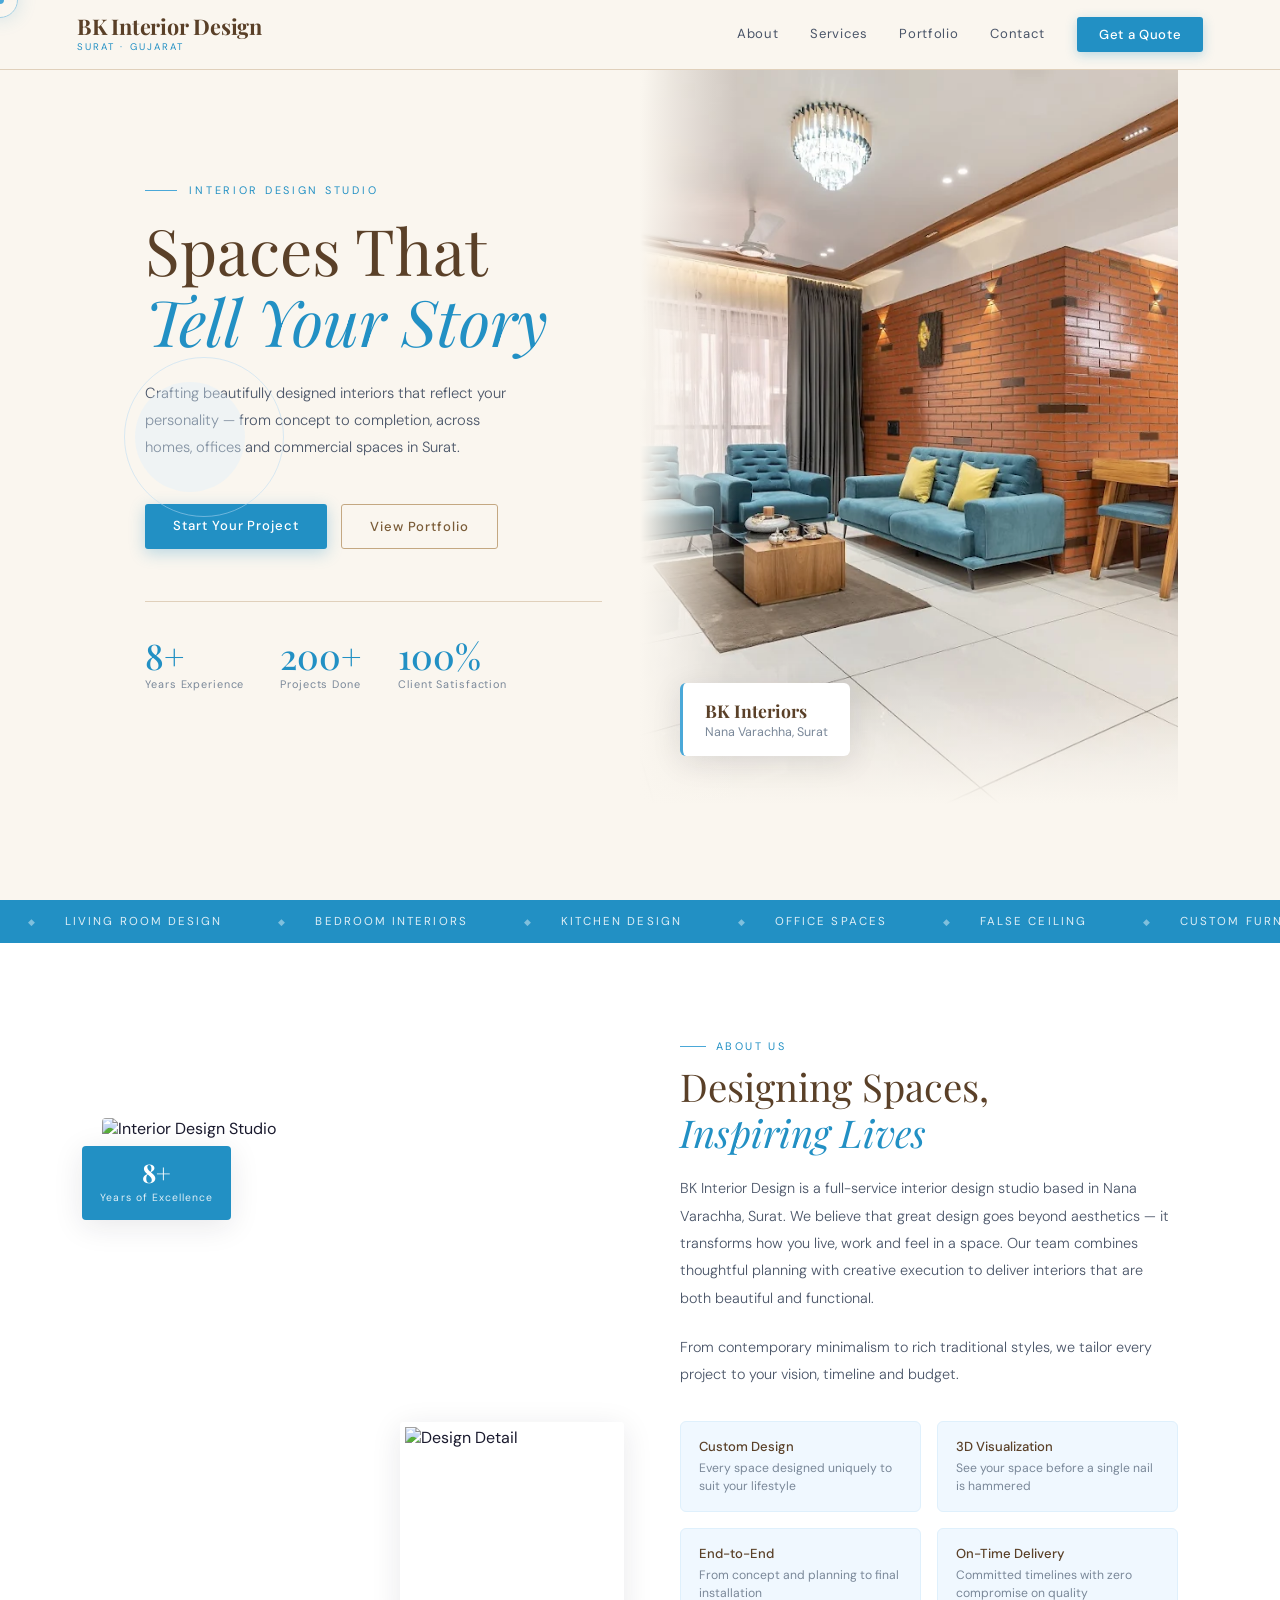
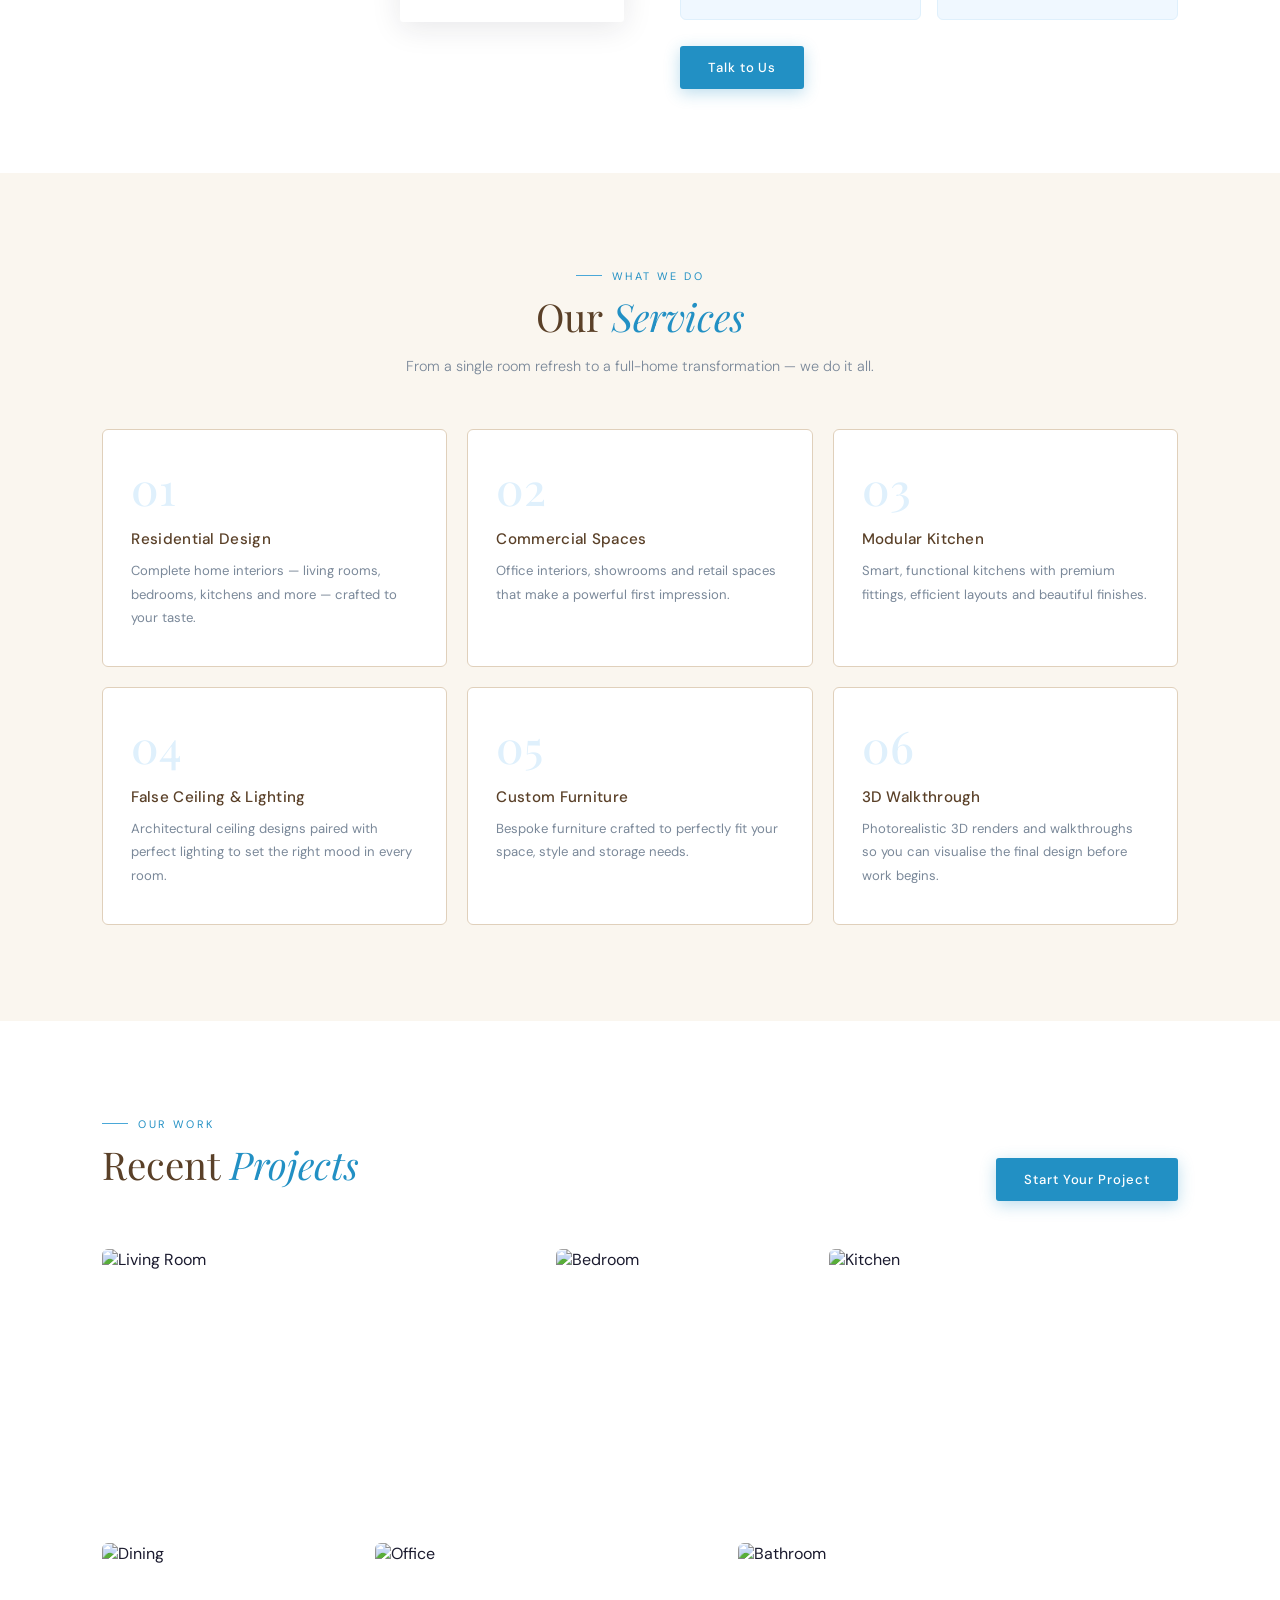
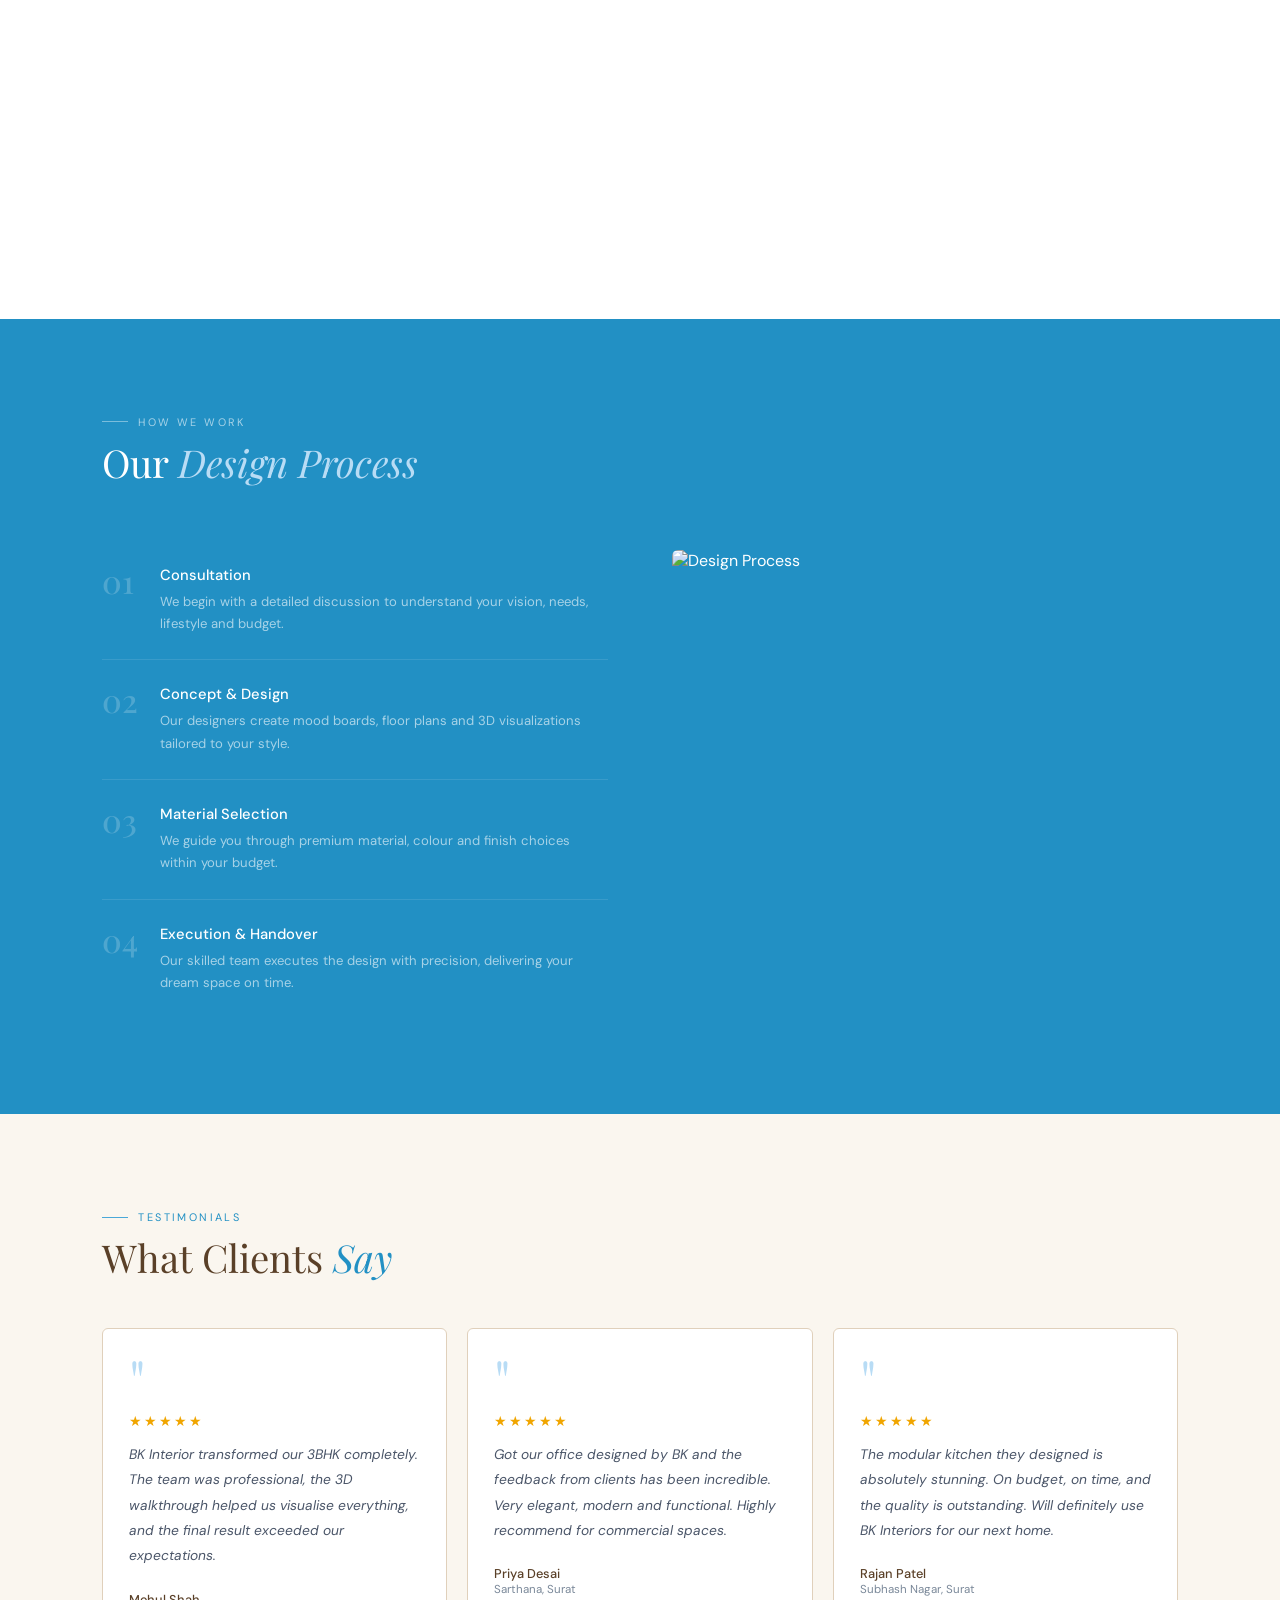
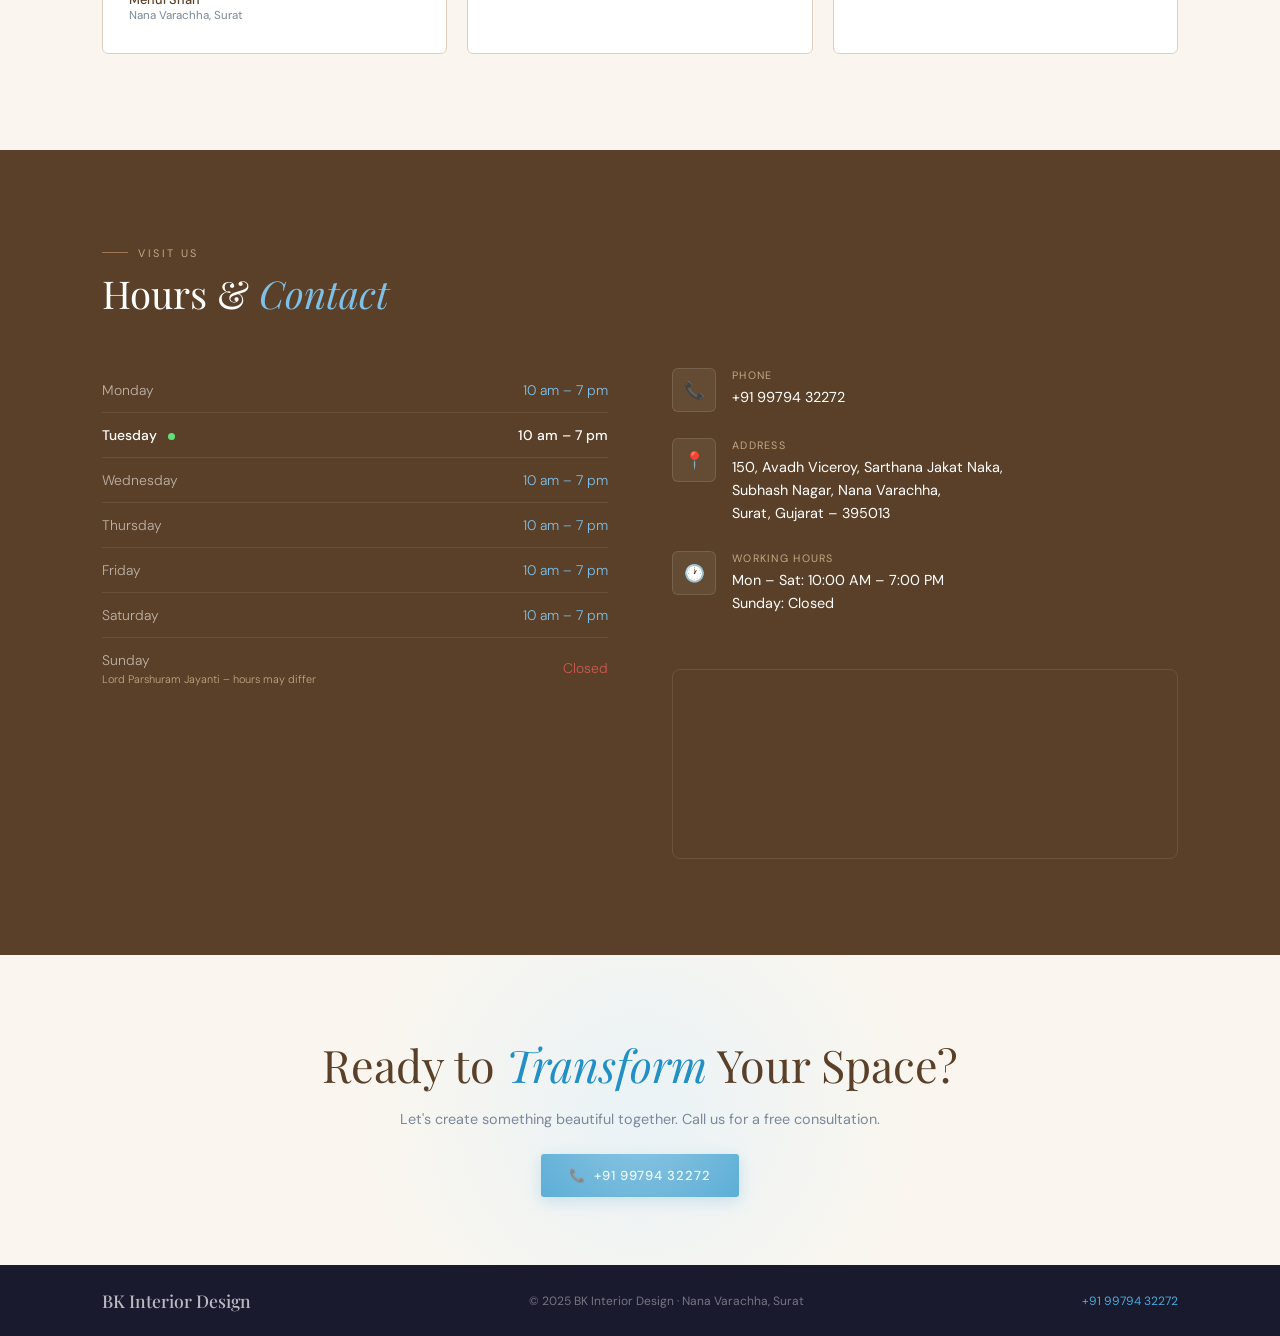
==== commit adbf1ba5: "Update index.html v1" ====
--- a/index.html
+++ b/index.html
@@ -53,6 +53,8 @@
       transform: translate(-50%,-50%);
       transition: transform .18s ease, width .3s, height .3s, opacity .3s;
       opacity: .5;
+      backdrop-filter: blur(2px);
+  box-shadow: 0 0 20px rgba(34,144,196,0.4);
     }
 
     /* ── NAV ── */
@@ -786,6 +788,27 @@
     requestAnimationFrame(lerp);
   })();
 
+  const hoverEls = document.querySelectorAll('a, button');
+
+    hoverEls.forEach(el => {
+      el.addEventListener('mouseenter', () => {
+        curR.style.transform = 'translate(-50%, -50%) scale(1.4)';
+        cur.style.transform = 'translate(-50%, -50%) scale(1.2)';
+      });
+
+      el.addEventListener('mouseleave', () => {
+        curR.style.transform = 'translate(-50%, -50%) scale(1)';
+        cur.style.transform = 'translate(-50%, -50%) scale(1)';
+      });
+    });
+
+    document.addEventListener('click', () => {
+        curR.style.transform = 'translate(-50%, -50%) scale(0.7)';
+        setTimeout(() => {
+          curR.style.transform = 'translate(-50%, -50%) scale(1)';
+        }, 150);
+      });
+
   // Reveal
   const obs = new IntersectionObserver(entries => {
     entries.forEach((e,i) => {
@@ -798,4 +821,4 @@
   document.querySelectorAll('.reveal').forEach(el => obs.observe(el));
 </script>
 </body>
-</html>+</html>
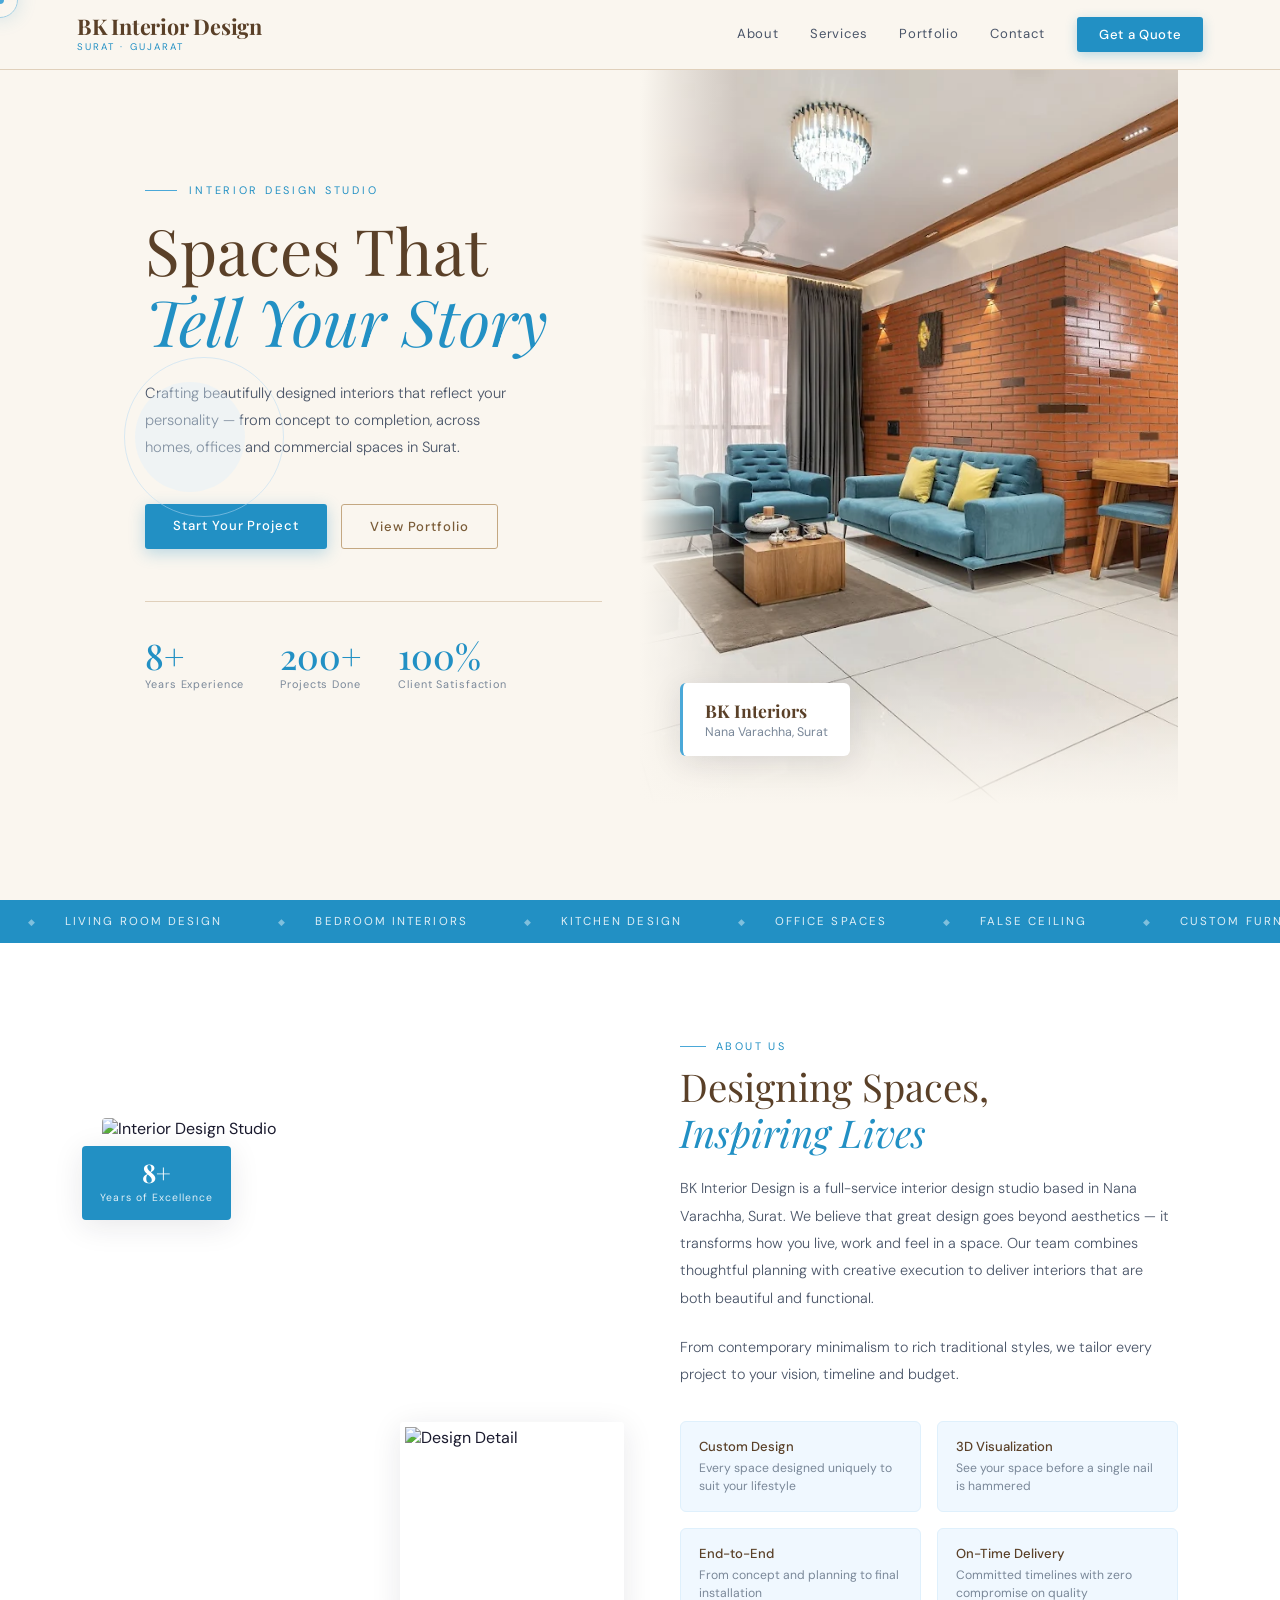
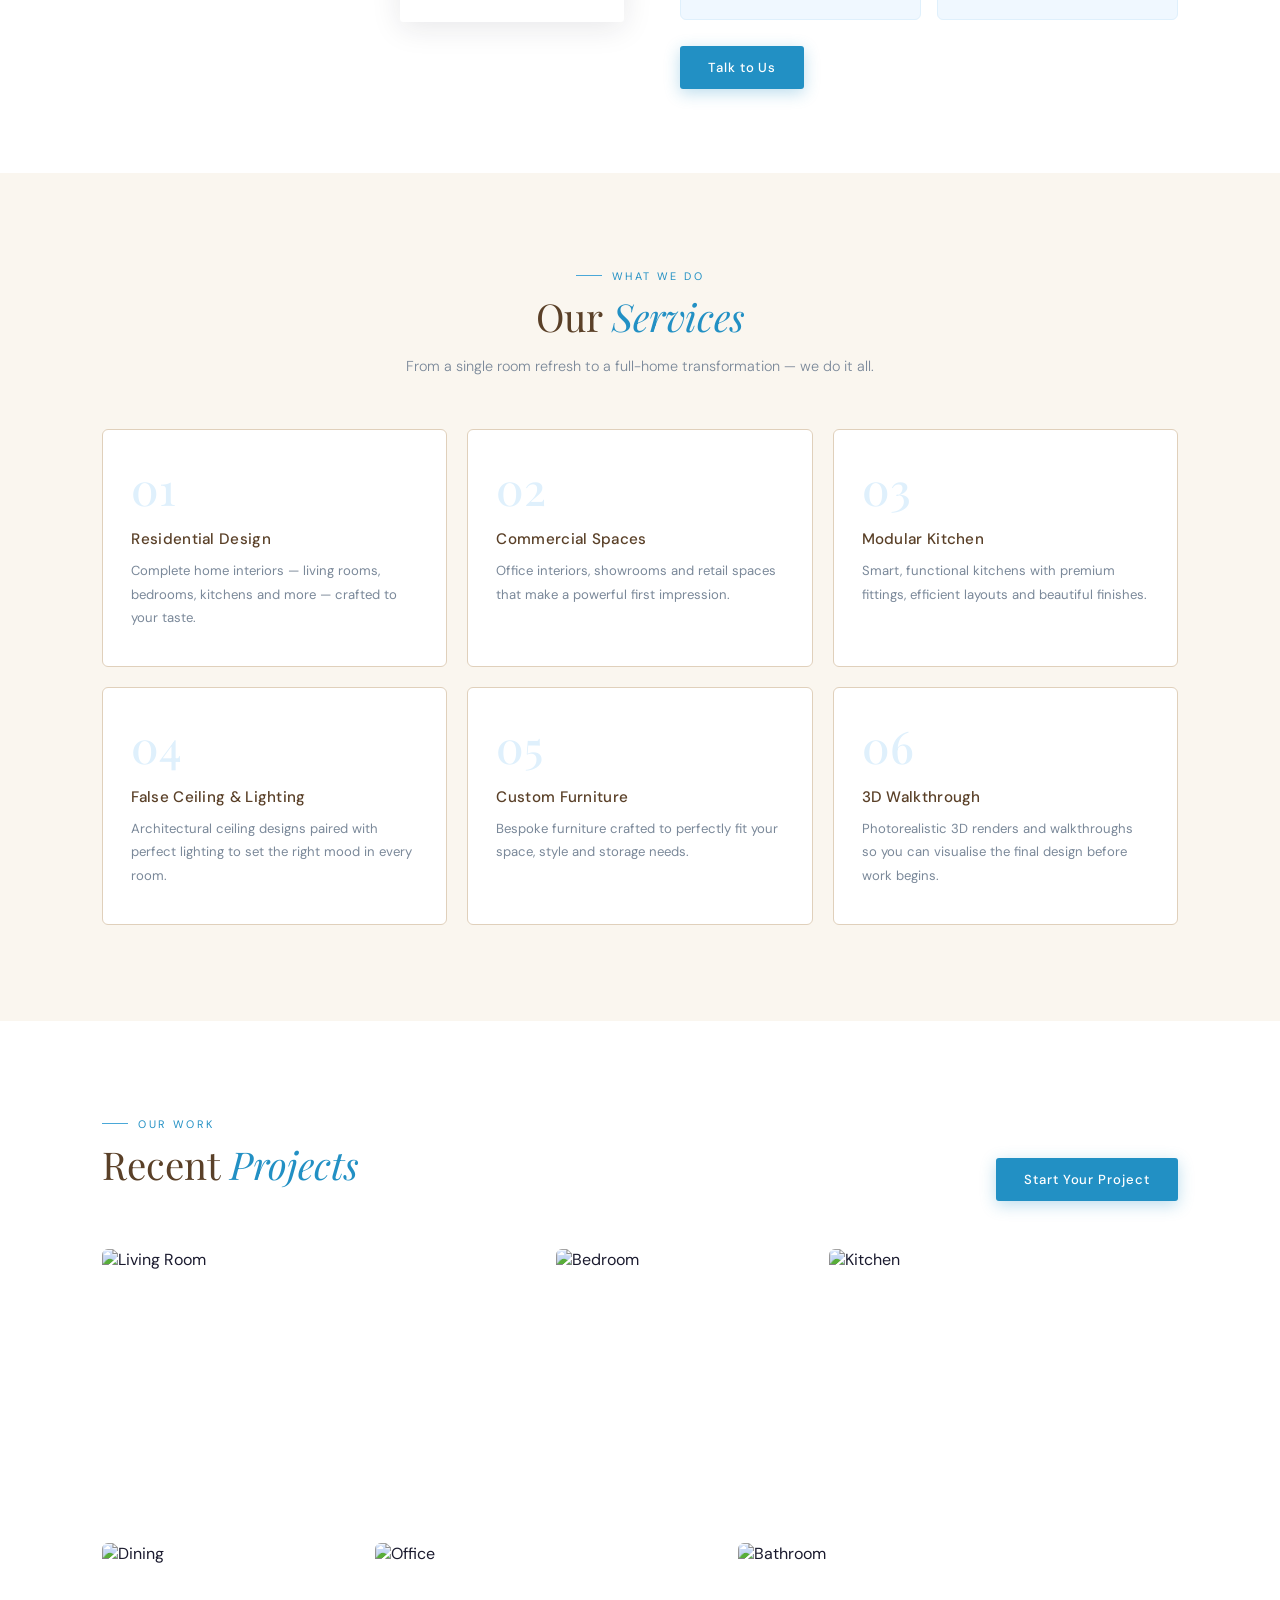
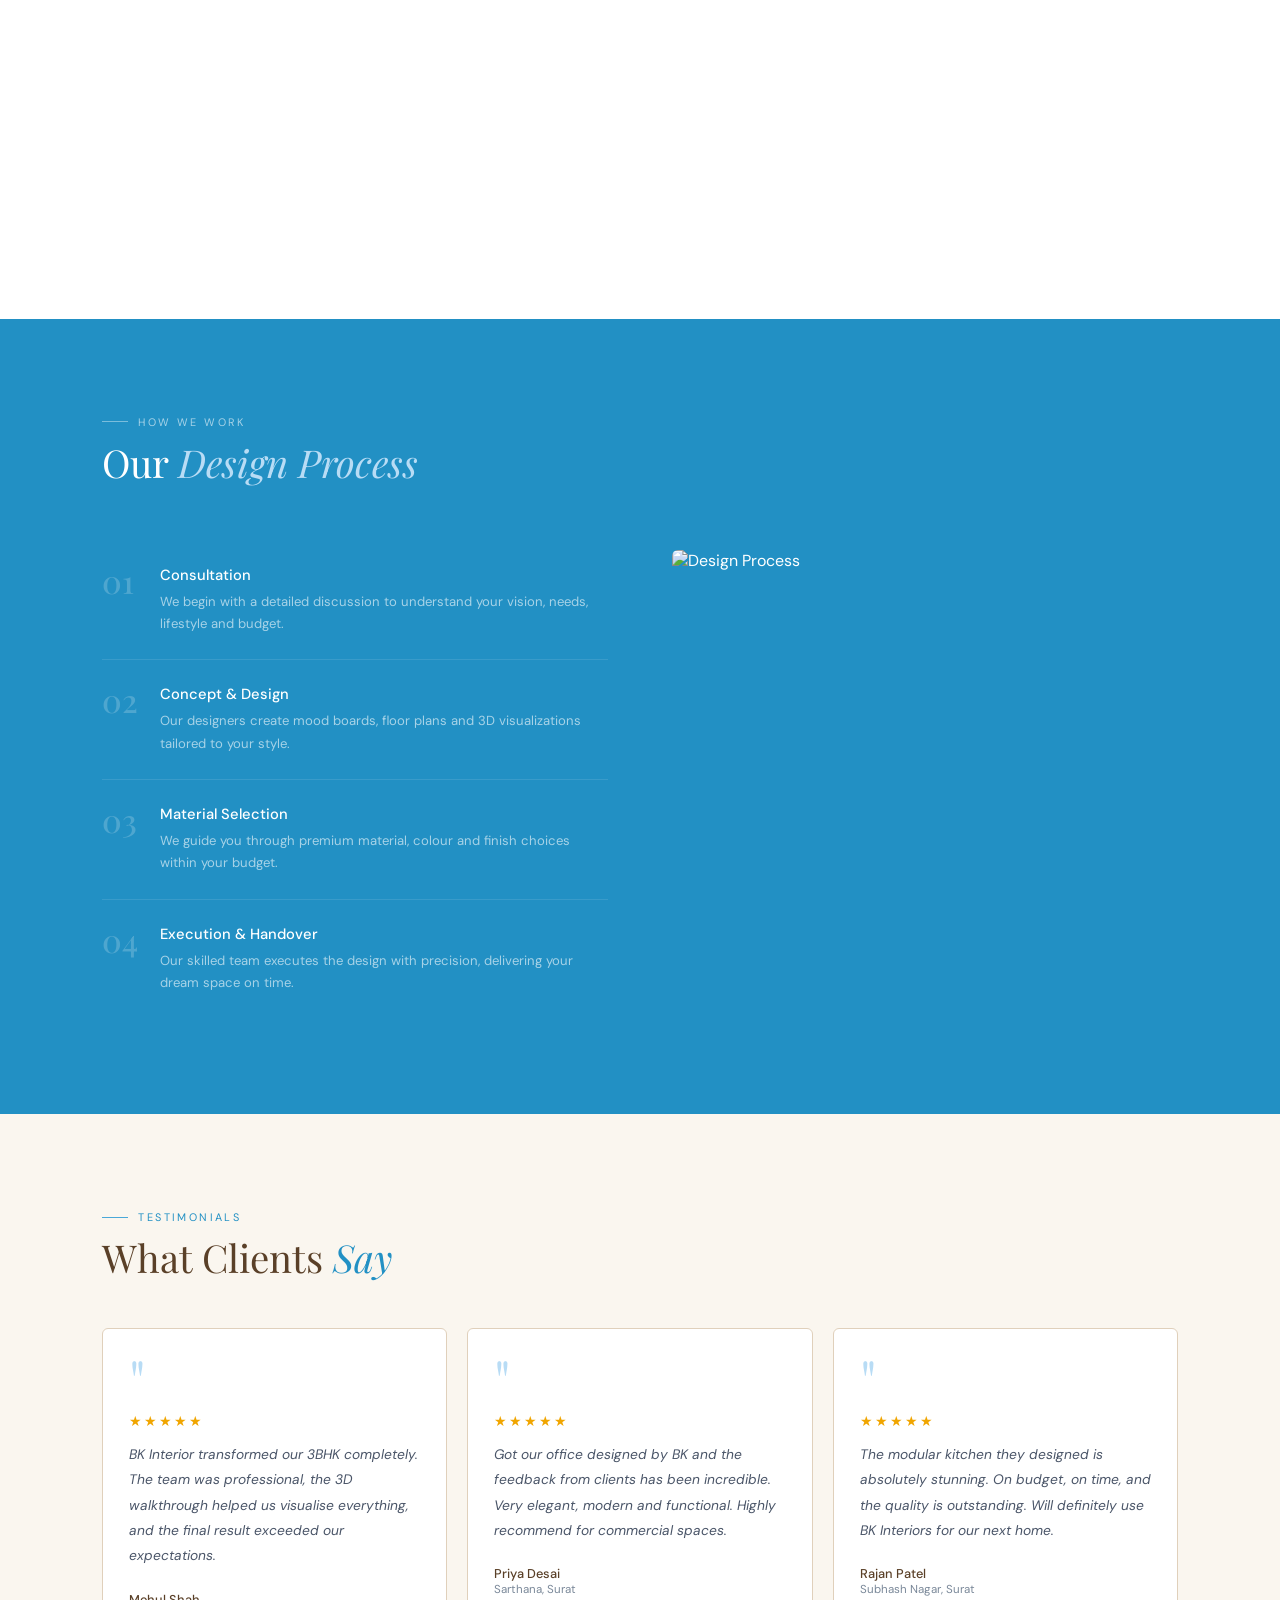
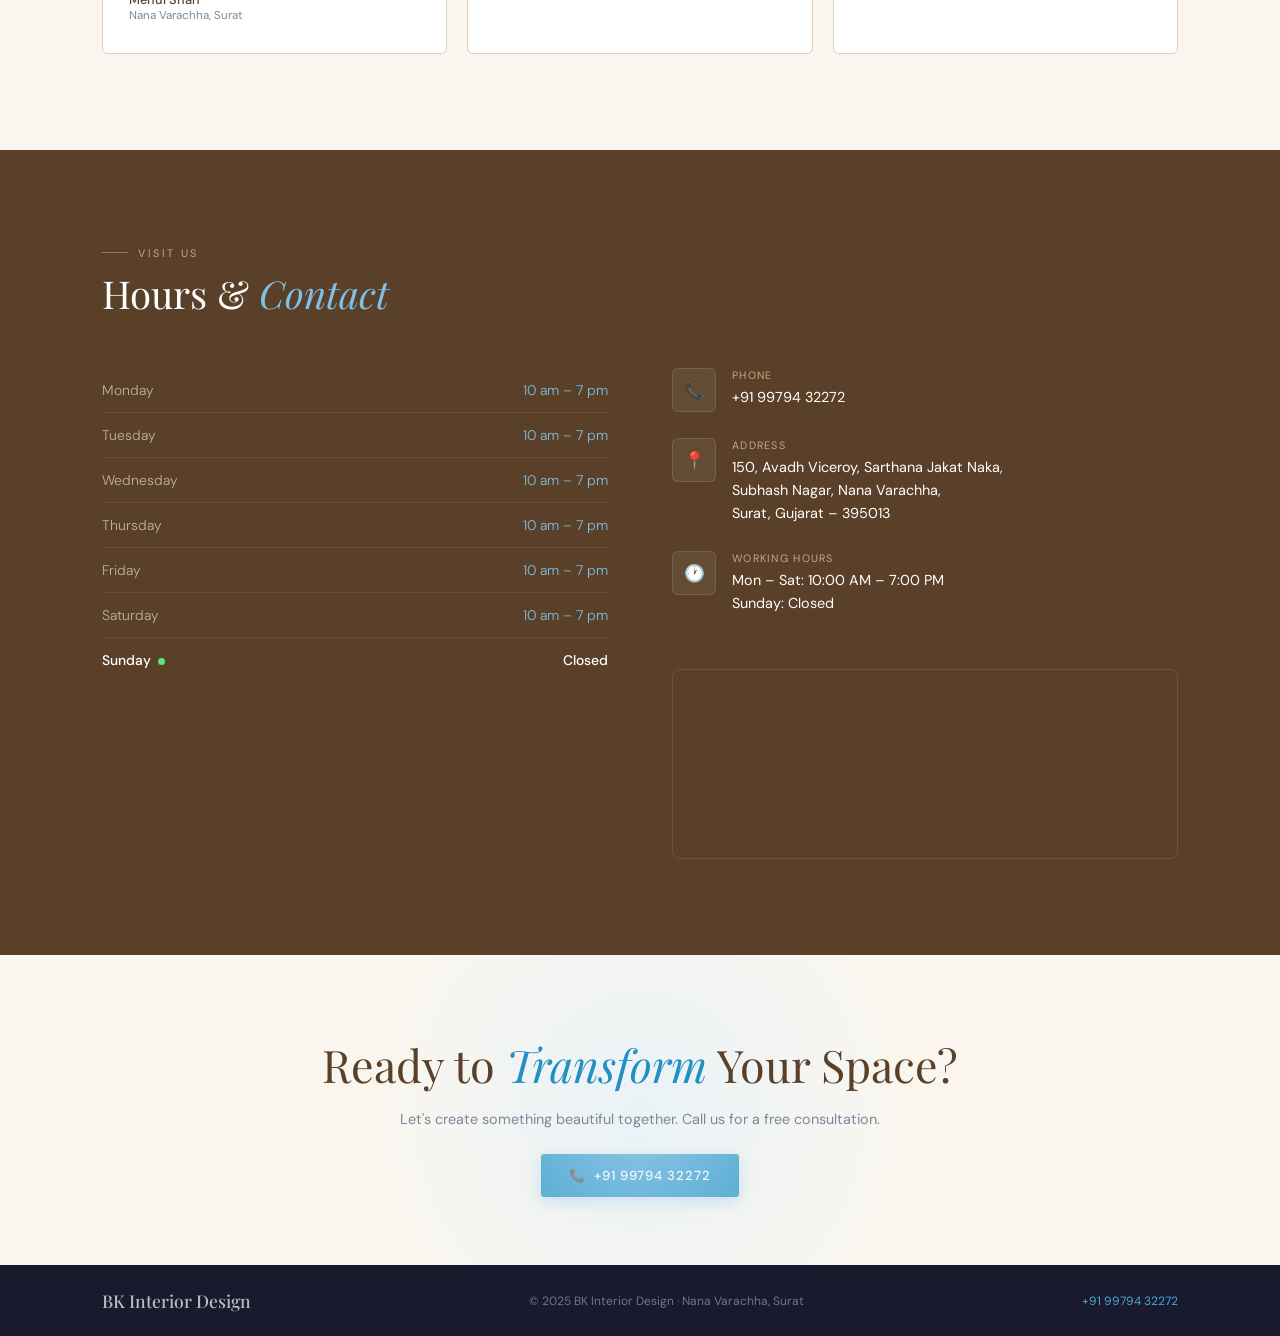
==== commit 517f34f9: "Add files via upload" ====
--- a/index.html
+++ b/index.html
@@ -53,8 +53,9 @@
       transform: translate(-50%,-50%);
       transition: transform .18s ease, width .3s, height .3s, opacity .3s;
       opacity: .5;
-      backdrop-filter: blur(2px);
+  backdrop-filter: blur(2px);
   box-shadow: 0 0 20px rgba(34,144,196,0.4);
+
     }
 
     /* ── NAV ── */
@@ -500,6 +501,12 @@
       .p1,.p2,.p3,.p4,.p5,.p6 { grid-column: auto; grid-row: auto; }
       section { padding: 64px 5%; }
     }
+    @media (pointer: coarse) {
+  .cursor,
+  .cursor-ring {
+    display: none;
+  }
+}
   </style>
 </head>
 <body>
@@ -728,13 +735,34 @@
   <div class="contact-grid">
     <div class="reveal">
       <table class="hours-table">
-        <tr><td>Monday</td><td>10 am – 7 pm</td></tr>
-        <tr class="today"><td>Tuesday <span class="now-dot"></span></td><td>10 am – 7 pm</td></tr>
-        <tr><td>Wednesday</td><td>10 am – 7 pm</td></tr>
-        <tr><td>Thursday</td><td>10 am – 7 pm</td></tr>
-        <tr><td>Friday</td><td>10 am – 7 pm</td></tr>
-        <tr><td>Saturday</td><td>10 am – 7 pm</td></tr>
-        <tr class="closed"><td>Sunday<span class="note-sm">Lord Parshuram Jayanti – hours may differ</span></td><td>Closed</td></tr>
+        <tr>
+          <td>Monday</td>
+          <td>10 am – 7 pm</td>
+        </tr>
+        <tr>
+          <td>Tuesday</td>
+          <td>10 am – 7 pm</td>
+        </tr>
+        <tr>
+          <td>Wednesday</td>
+          <td>10 am – 7 pm</td>
+        </tr>
+        <tr>
+          <td>Thursday</td>
+          <td>10 am – 7 pm</td>
+        </tr>
+        <tr>
+          <td>Friday</td>
+          <td>10 am – 7 pm</td>
+        </tr>
+        <tr>
+          <td>Saturday</td>
+          <td>10 am – 7 pm</td>
+        </tr>
+        <tr class="closed">
+          <td>Sunday</td>
+          <td>Closed</td>
+        </tr>
       </table>
     </div>
     <div class="contact-details reveal">
@@ -777,19 +805,45 @@
     document.getElementById('hdr').classList.toggle('scrolled', scrollY > 20);
   });
 
+  // Current Day Highlight 
+  const days = ["Sunday", "Monday", "Tuesday", "Wednesday", "Thursday", "Friday", "Saturday"];
+    const today = new Date().getDay(); // 0 = Sunday
+
+    const rows = document.querySelectorAll('.hours-table tr');
+
+    rows.forEach(row => {
+      const dayCell = row.querySelector('td');
+      if (!dayCell) return;
+
+      const dayText = dayCell.textContent.trim();
+
+      if (dayText.includes(days[today])) {
+        row.classList.add('today');
+
+        // add green dot
+        const dot = document.createElement('span');
+        dot.classList.add('now-dot');
+        dayCell.appendChild(dot);
+      }
+    });
+  
+  
   // Cursor
-  const cur = document.getElementById('cur');
-  const curR = document.getElementById('curR');
-  let mx=0, my=0, rx=0, ry=0;
-  document.addEventListener('mousemove', e => { mx=e.clientX; my=e.clientY; cur.style.left=mx+'px'; cur.style.top=my+'px'; });
-  (function lerp() {
-    rx += (mx-rx)*.12; ry += (my-ry)*.12;
+  
+  if (window.matchMedia("(pointer: fine)").matches) {
+    
+    const cur = document.getElementById('cur');
+    const curR = document.getElementById('curR');
+    let mx=0, my=0, rx=0, ry=0;
+    document.addEventListener('mousemove', e => { mx=e.clientX; my=e.clientY; cur.style.left=mx+'px'; cur.style.top=my+'px'; });
+    (function lerp() {
+    rx += (mx-rx)*.52; ry += (my-ry)*.52;
     curR.style.left=rx+'px'; curR.style.top=ry+'px';
     requestAnimationFrame(lerp);
   })();
-
+  
   const hoverEls = document.querySelectorAll('a, button');
-
+  
     hoverEls.forEach(el => {
       el.addEventListener('mouseenter', () => {
         curR.style.transform = 'translate(-50%, -50%) scale(1.4)';
@@ -801,16 +855,17 @@
         cur.style.transform = 'translate(-50%, -50%) scale(1)';
       });
     });
-
+    
     document.addEventListener('click', () => {
         curR.style.transform = 'translate(-50%, -50%) scale(0.7)';
         setTimeout(() => {
           curR.style.transform = 'translate(-50%, -50%) scale(1)';
         }, 150);
       });
-
-  // Reveal
-  const obs = new IntersectionObserver(entries => {
+      
+    }
+      // Reveal
+      const obs = new IntersectionObserver(entries => {
     entries.forEach((e,i) => {
       if (e.isIntersecting) {
         setTimeout(() => e.target.classList.add('visible'), i*80);
@@ -821,4 +876,4 @@
   document.querySelectorAll('.reveal').forEach(el => obs.observe(el));
 </script>
 </body>
-</html>
+</html>
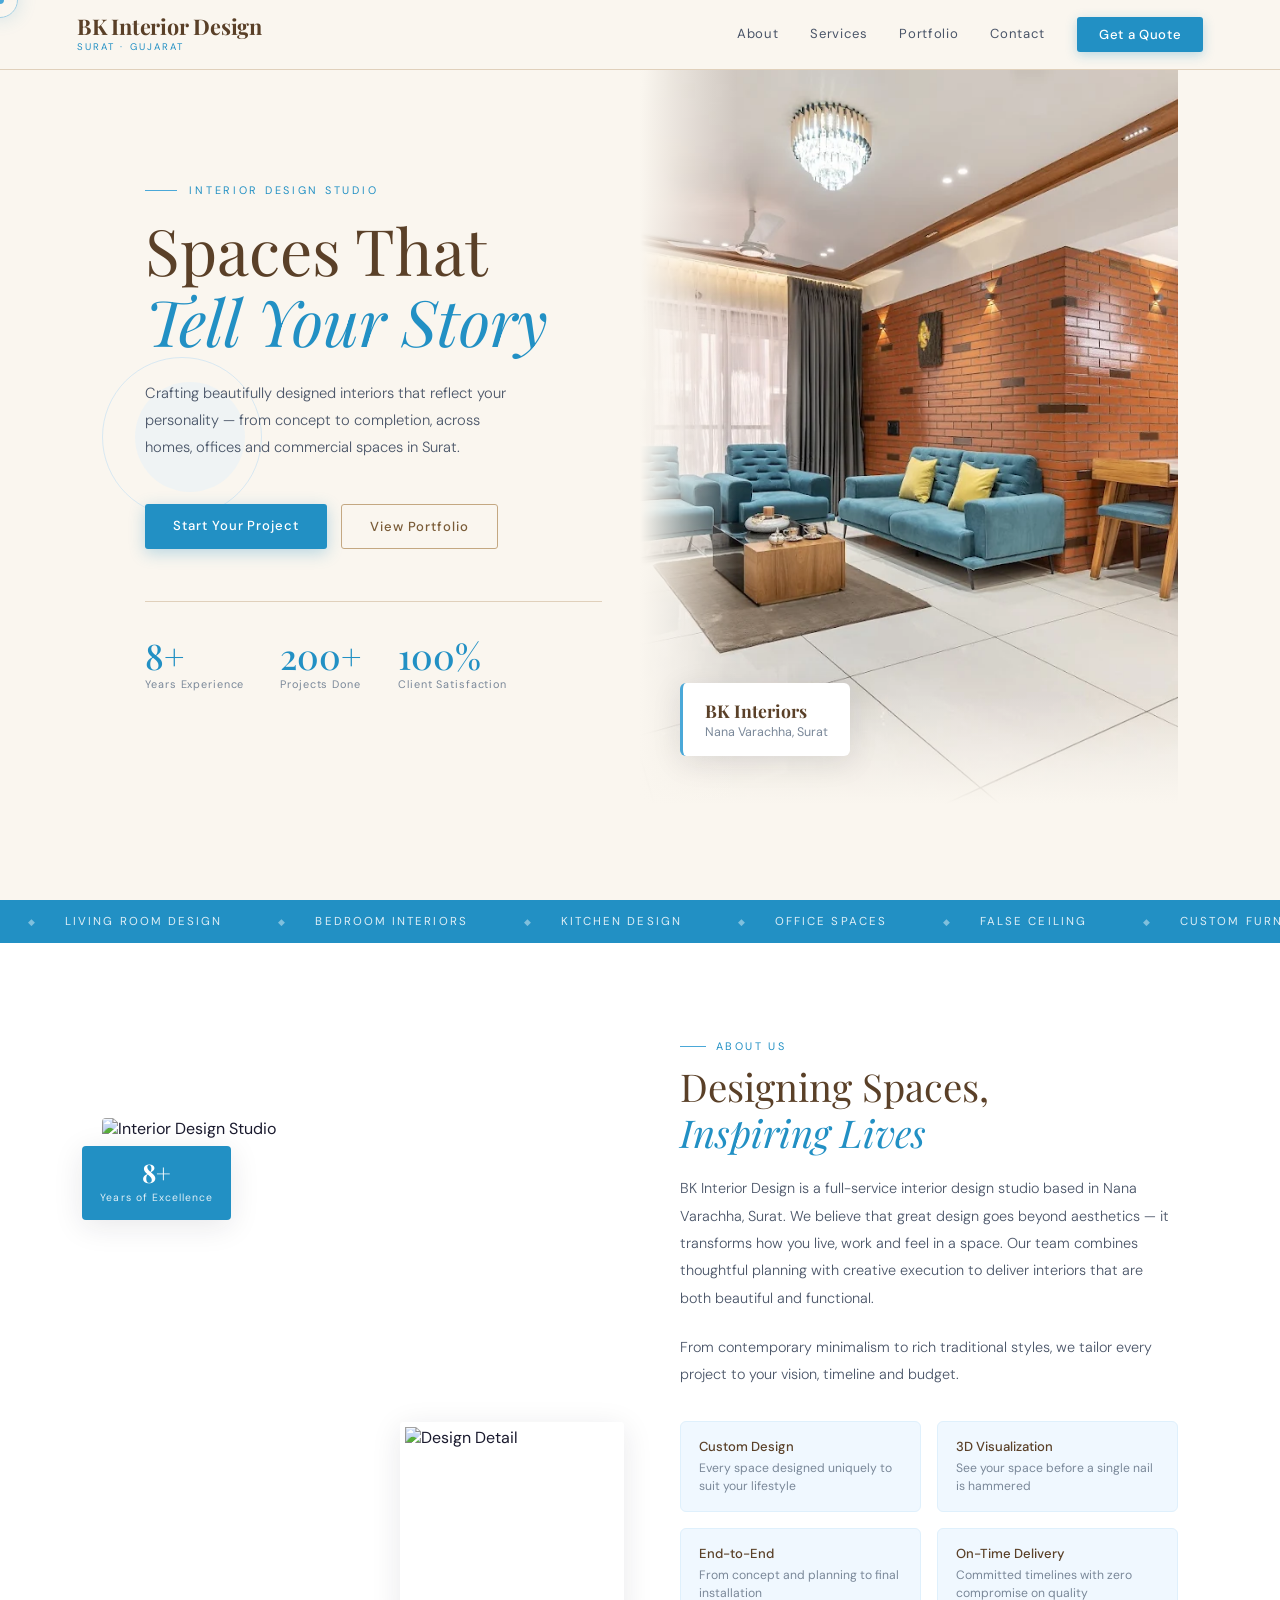
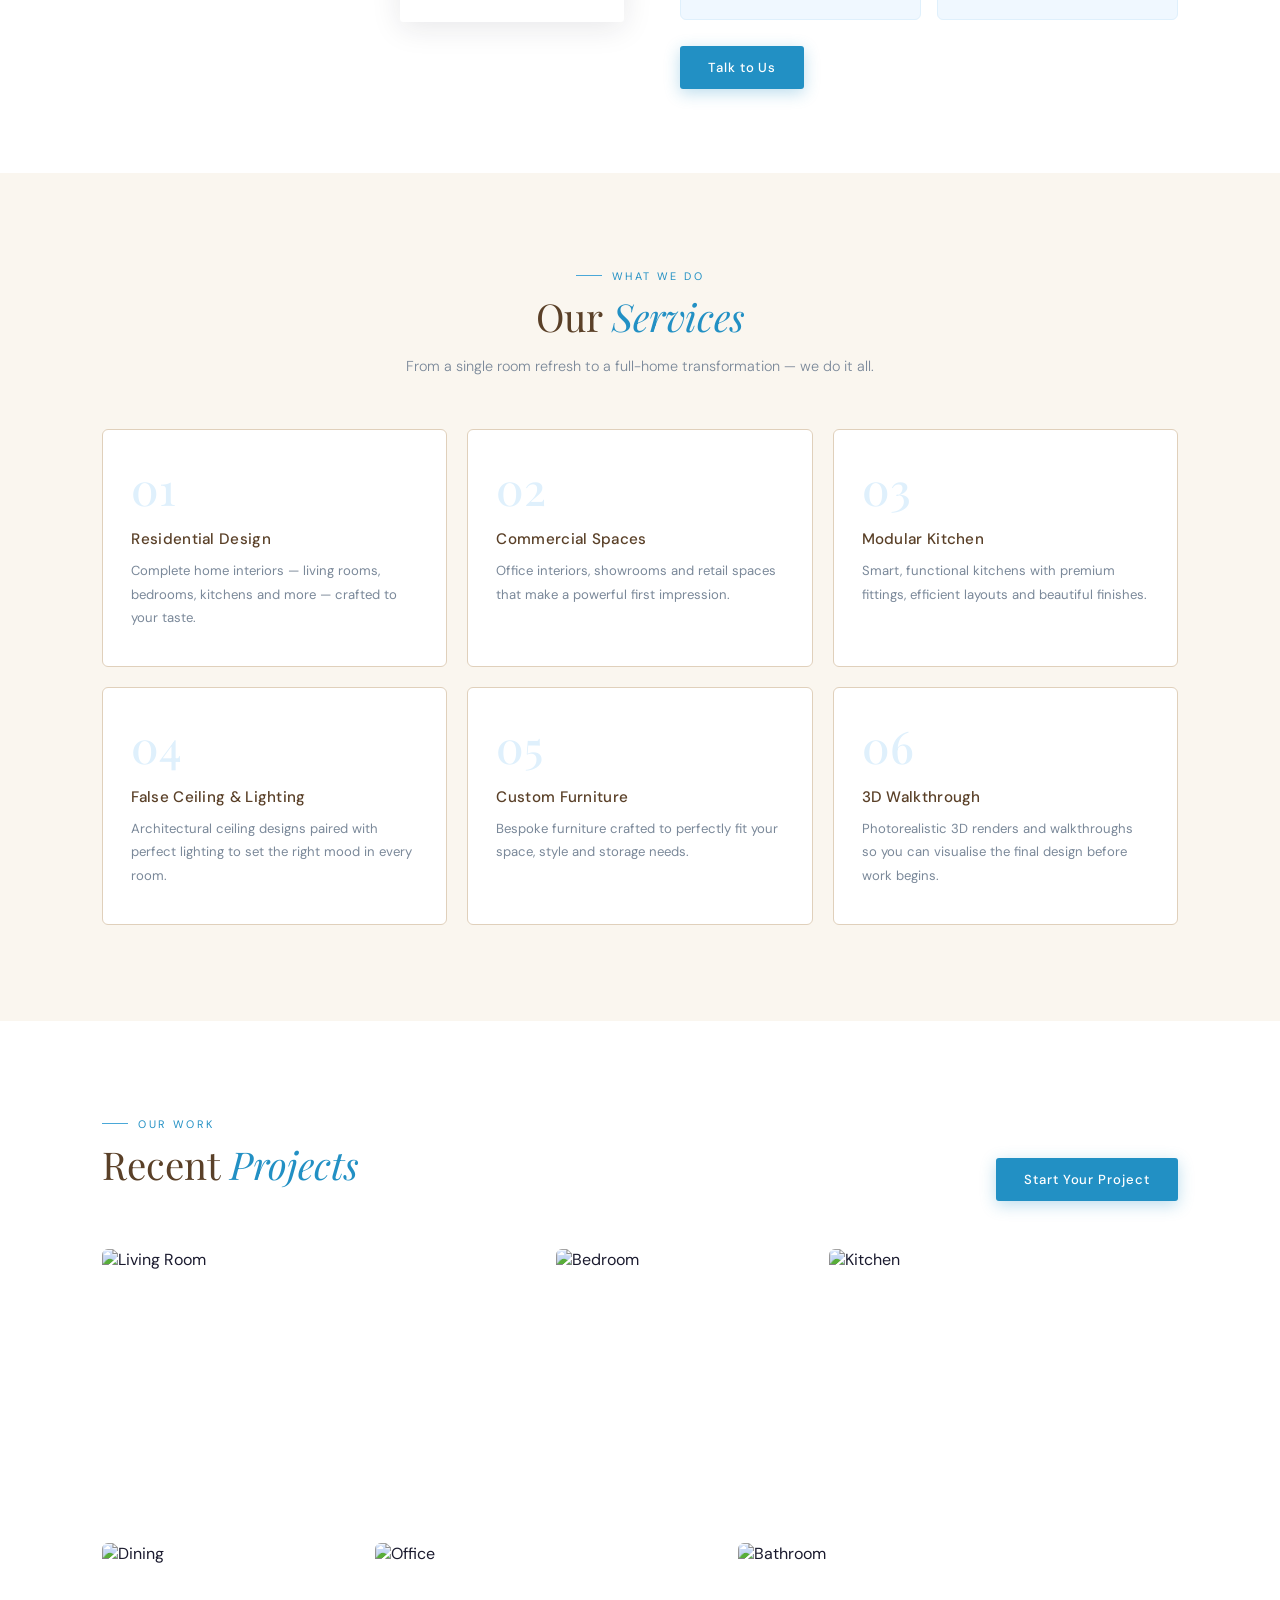
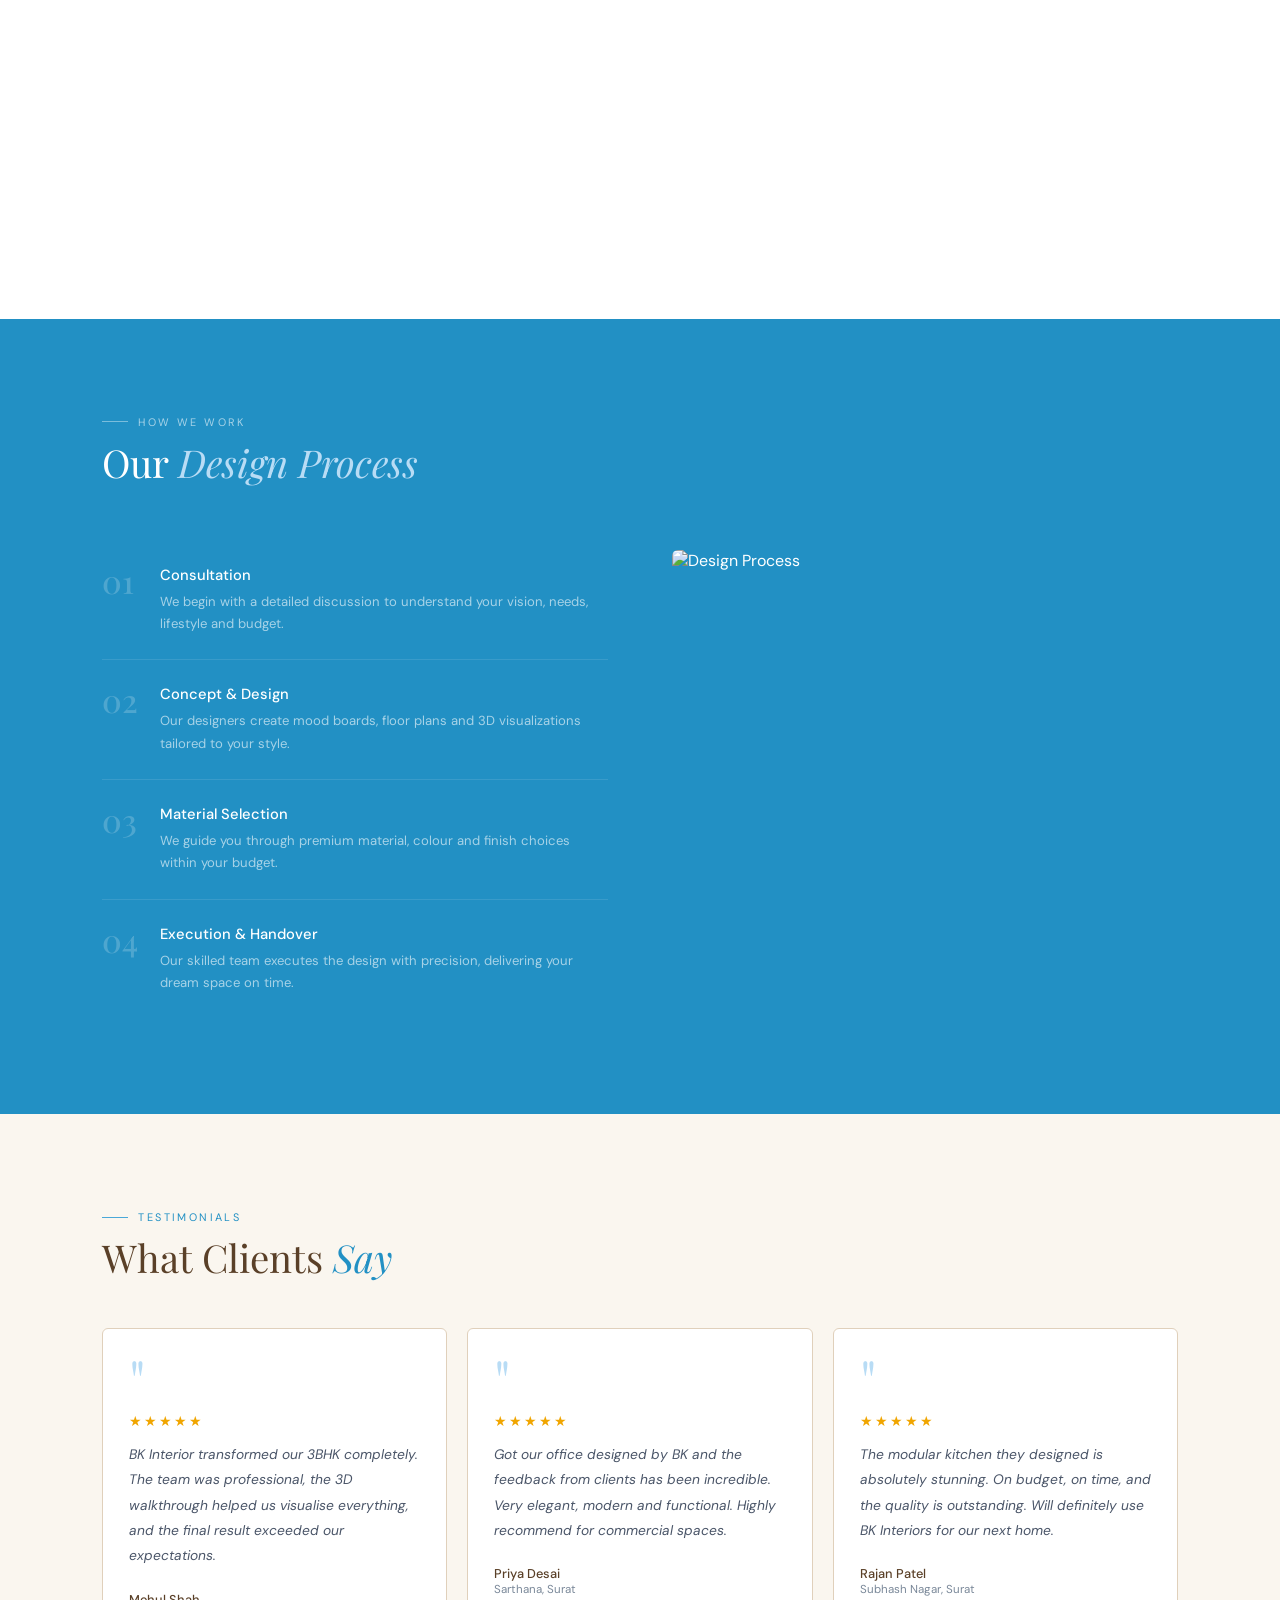
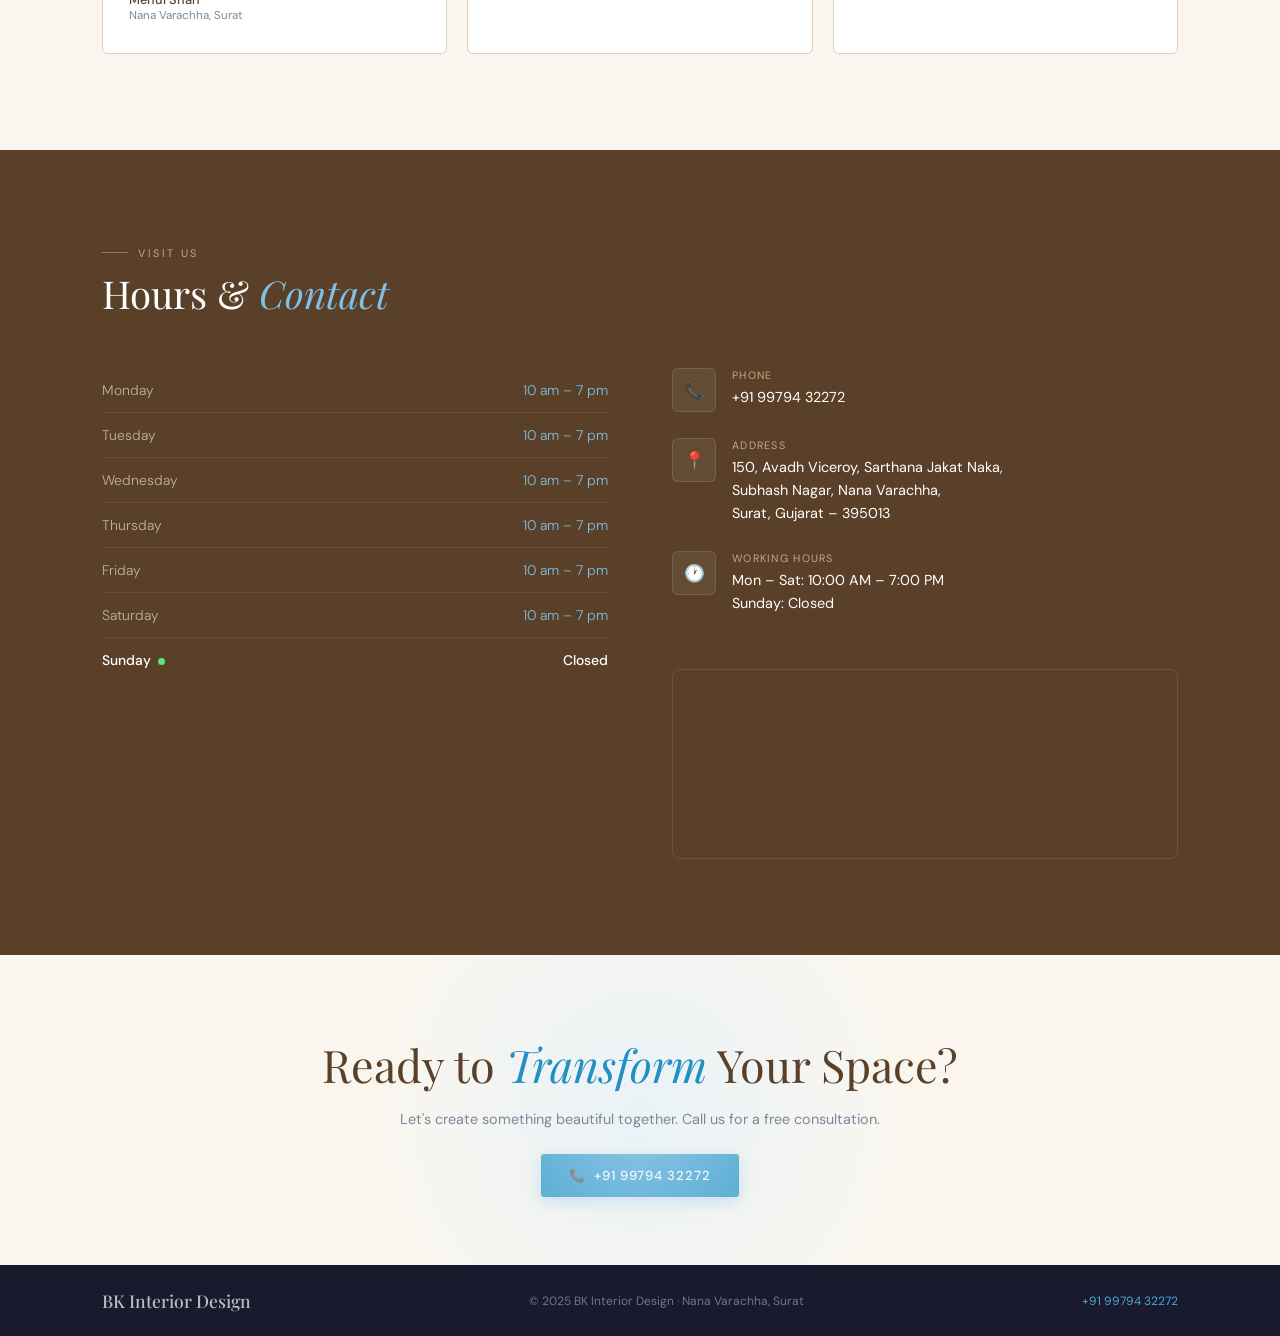
==== commit c50f4d98: "Update index.html" ====
--- a/index.html
+++ b/index.html
@@ -124,14 +124,16 @@
 
     /* Geometric accent */
     .hero-left::before {
+      z-index: -1;
       content: '';
-      position: absolute; top: 50%; left: 4%;
+      position: absolute; top: 50%; left: 0%;
       transform: translateY(-50%);
       width: 160px; height: 160px;
       border: 1px solid var(--sky-200);
       border-radius: 50%; opacity: .5;
     }
     .hero-left::after {
+      z-index: -1;
       content: '';
       position: absolute; top: 50%; left: 6%;
       transform: translateY(-50%);
@@ -876,4 +878,4 @@
   document.querySelectorAll('.reveal').forEach(el => obs.observe(el));
 </script>
 </body>
-</html>+</html>
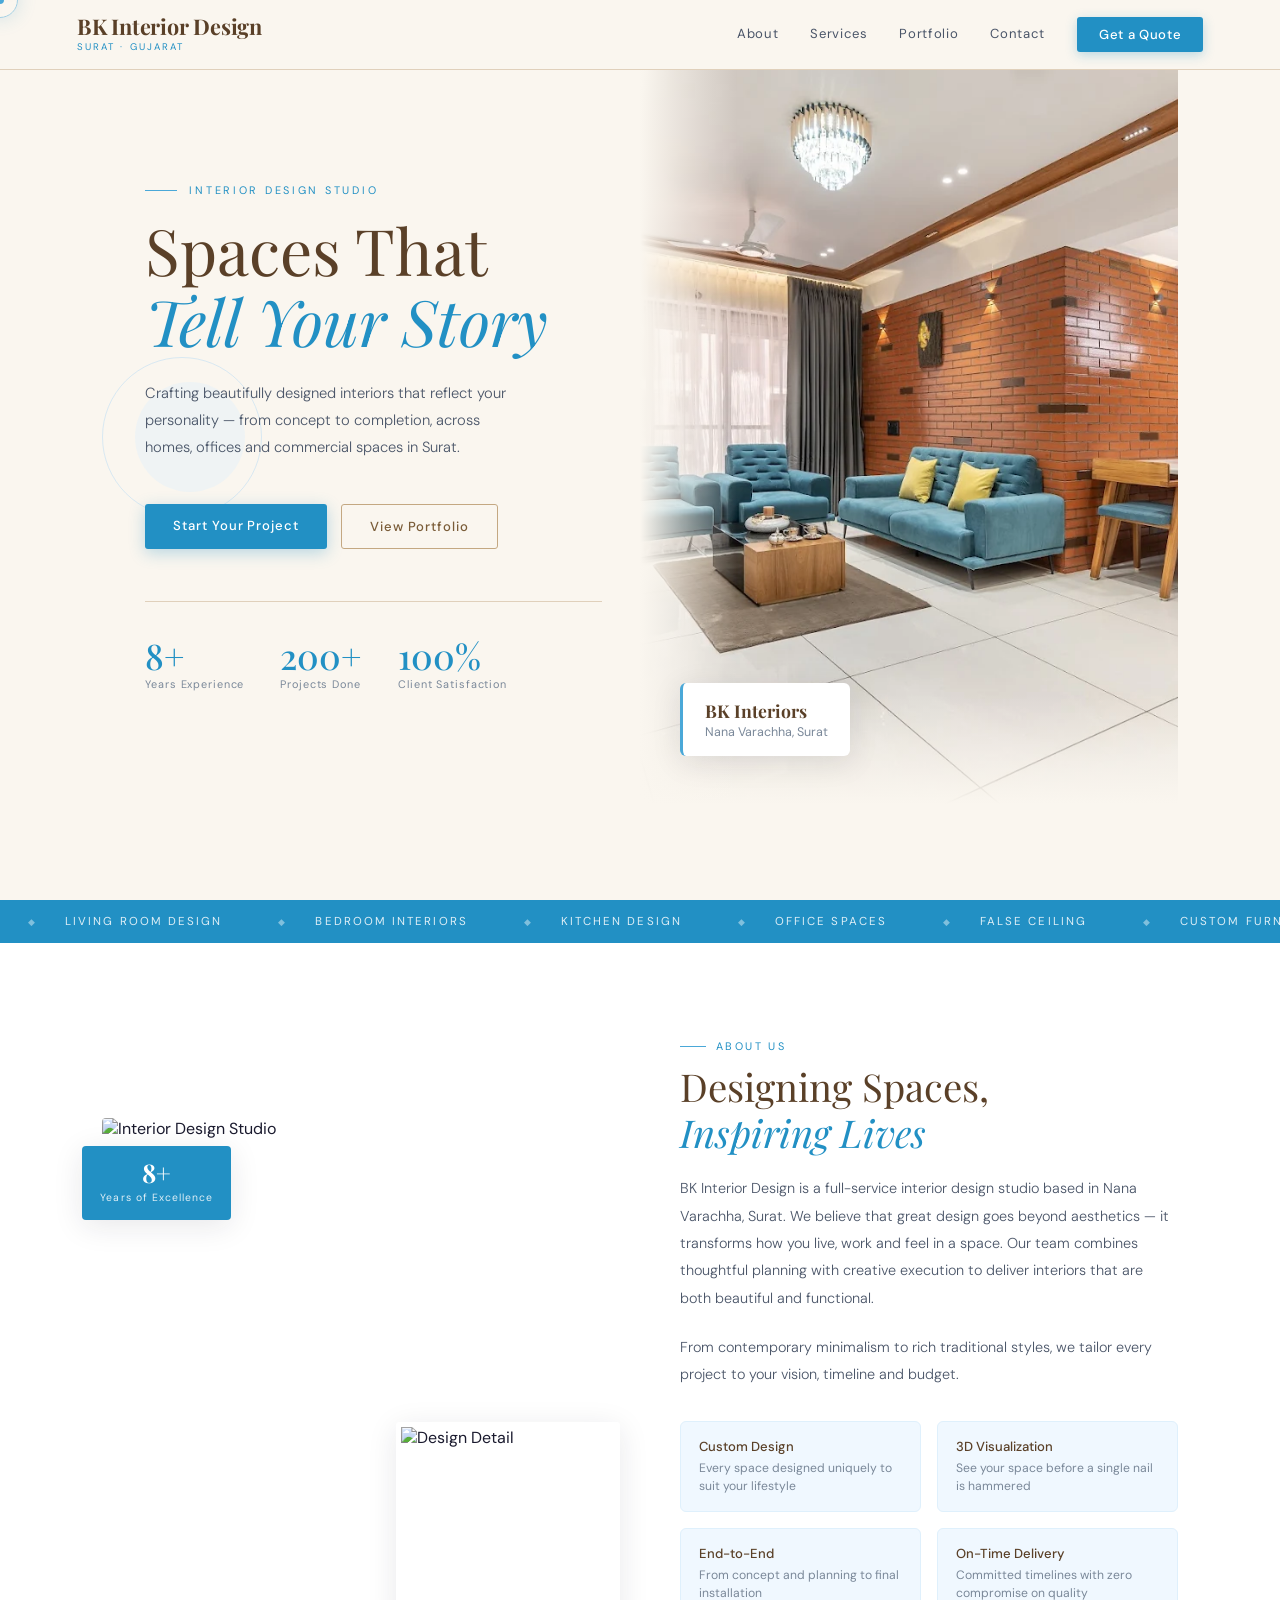
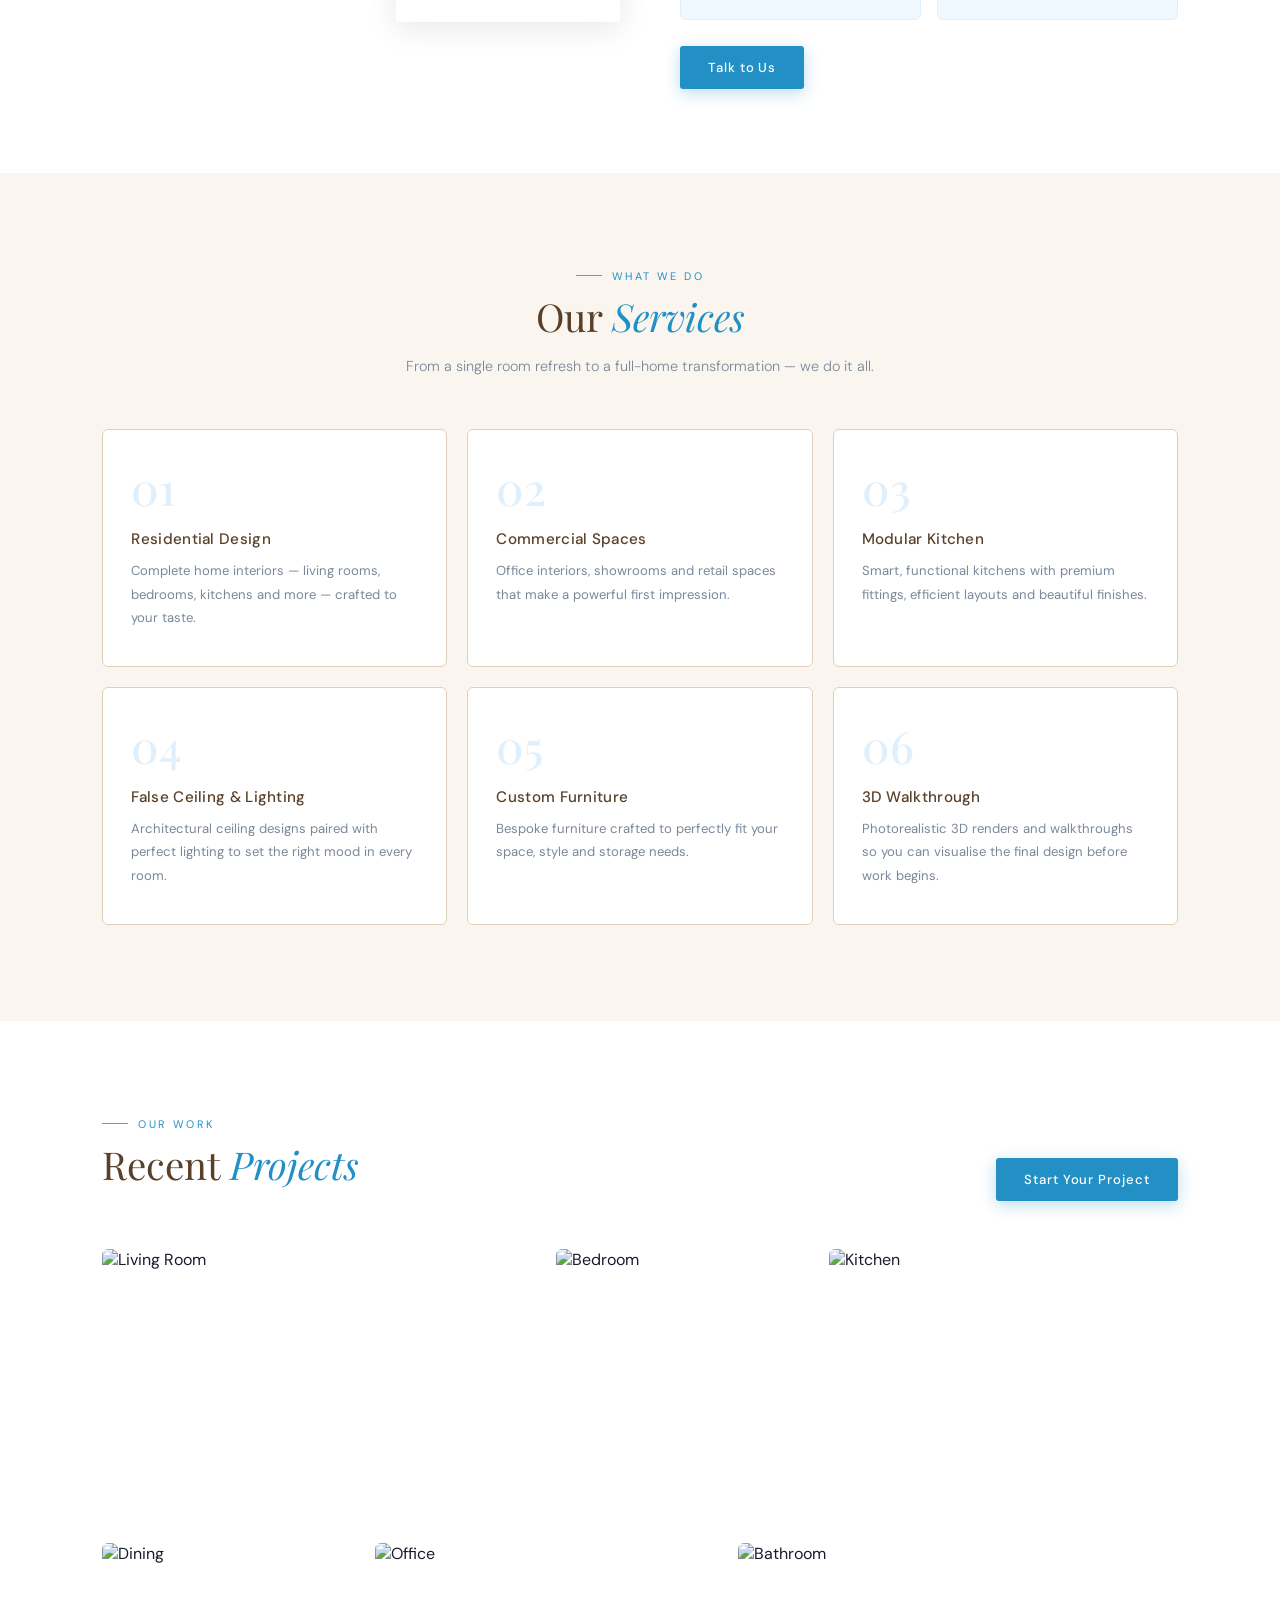
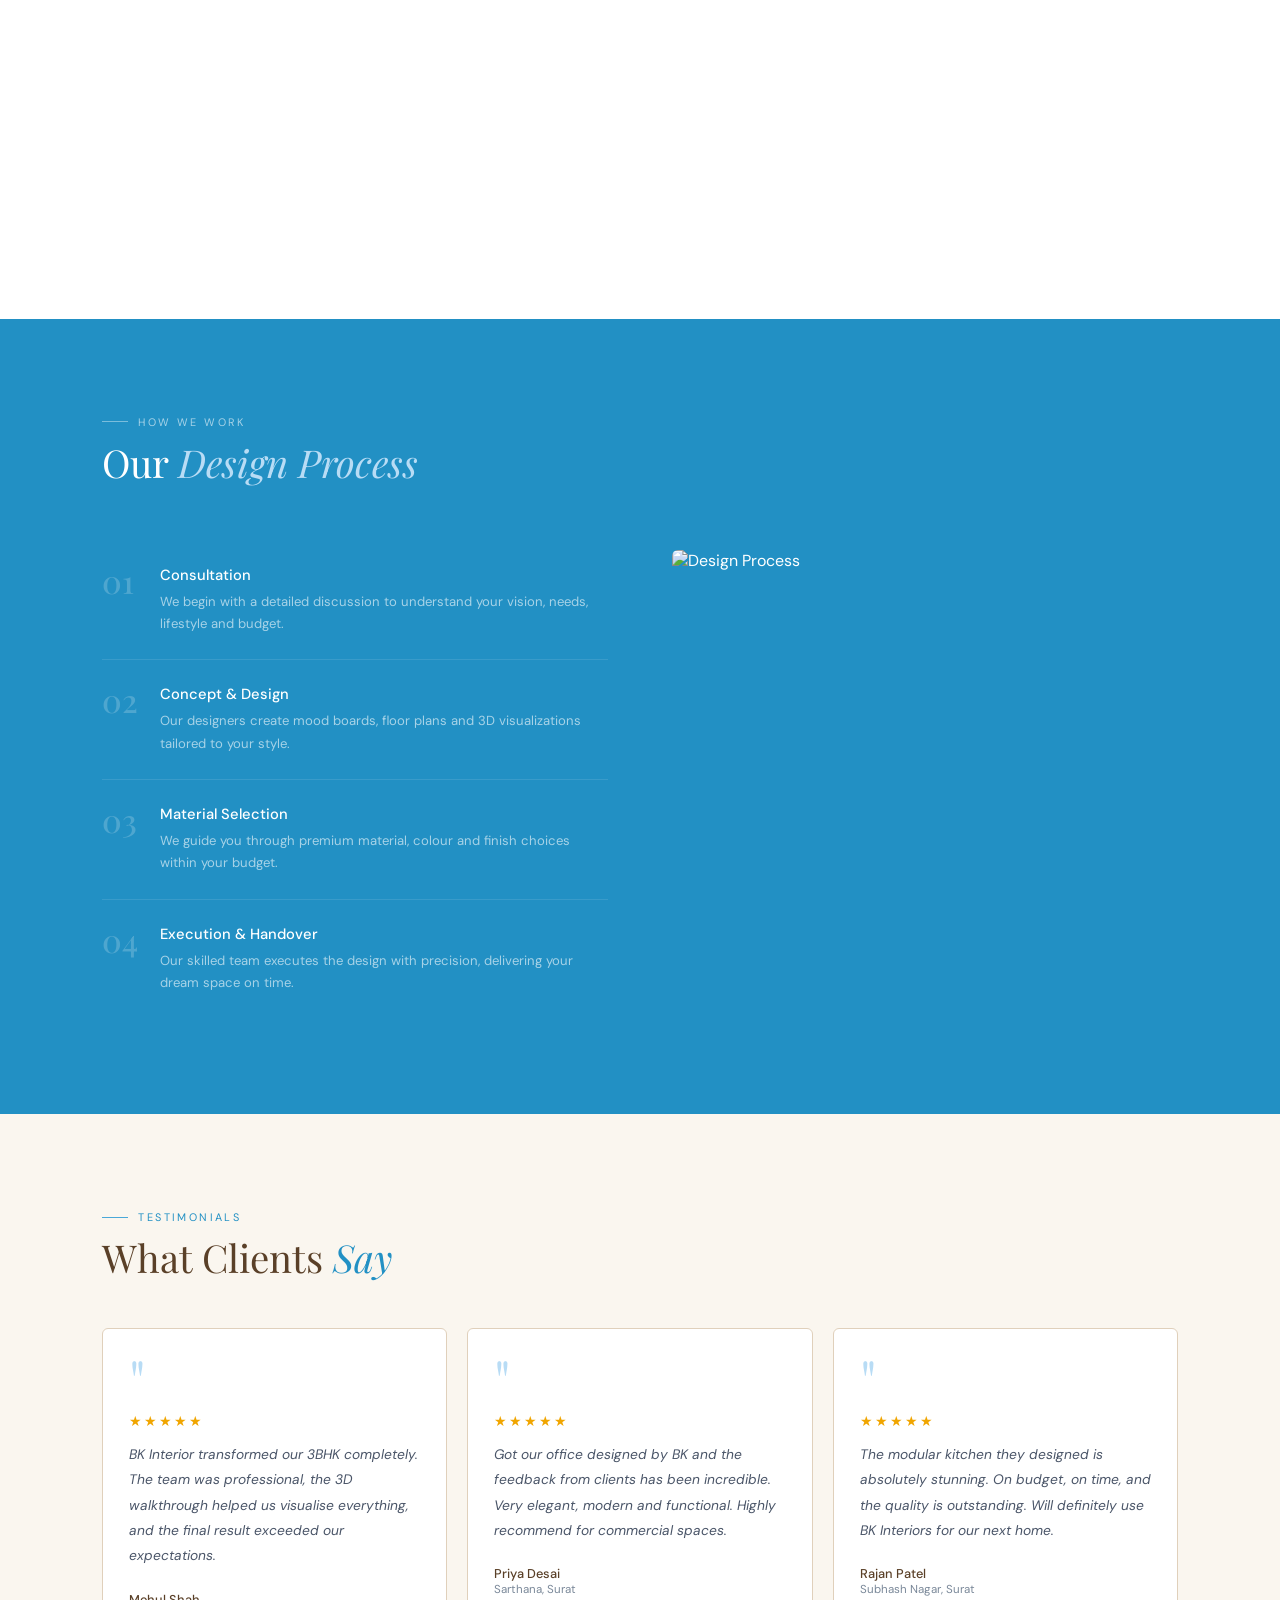
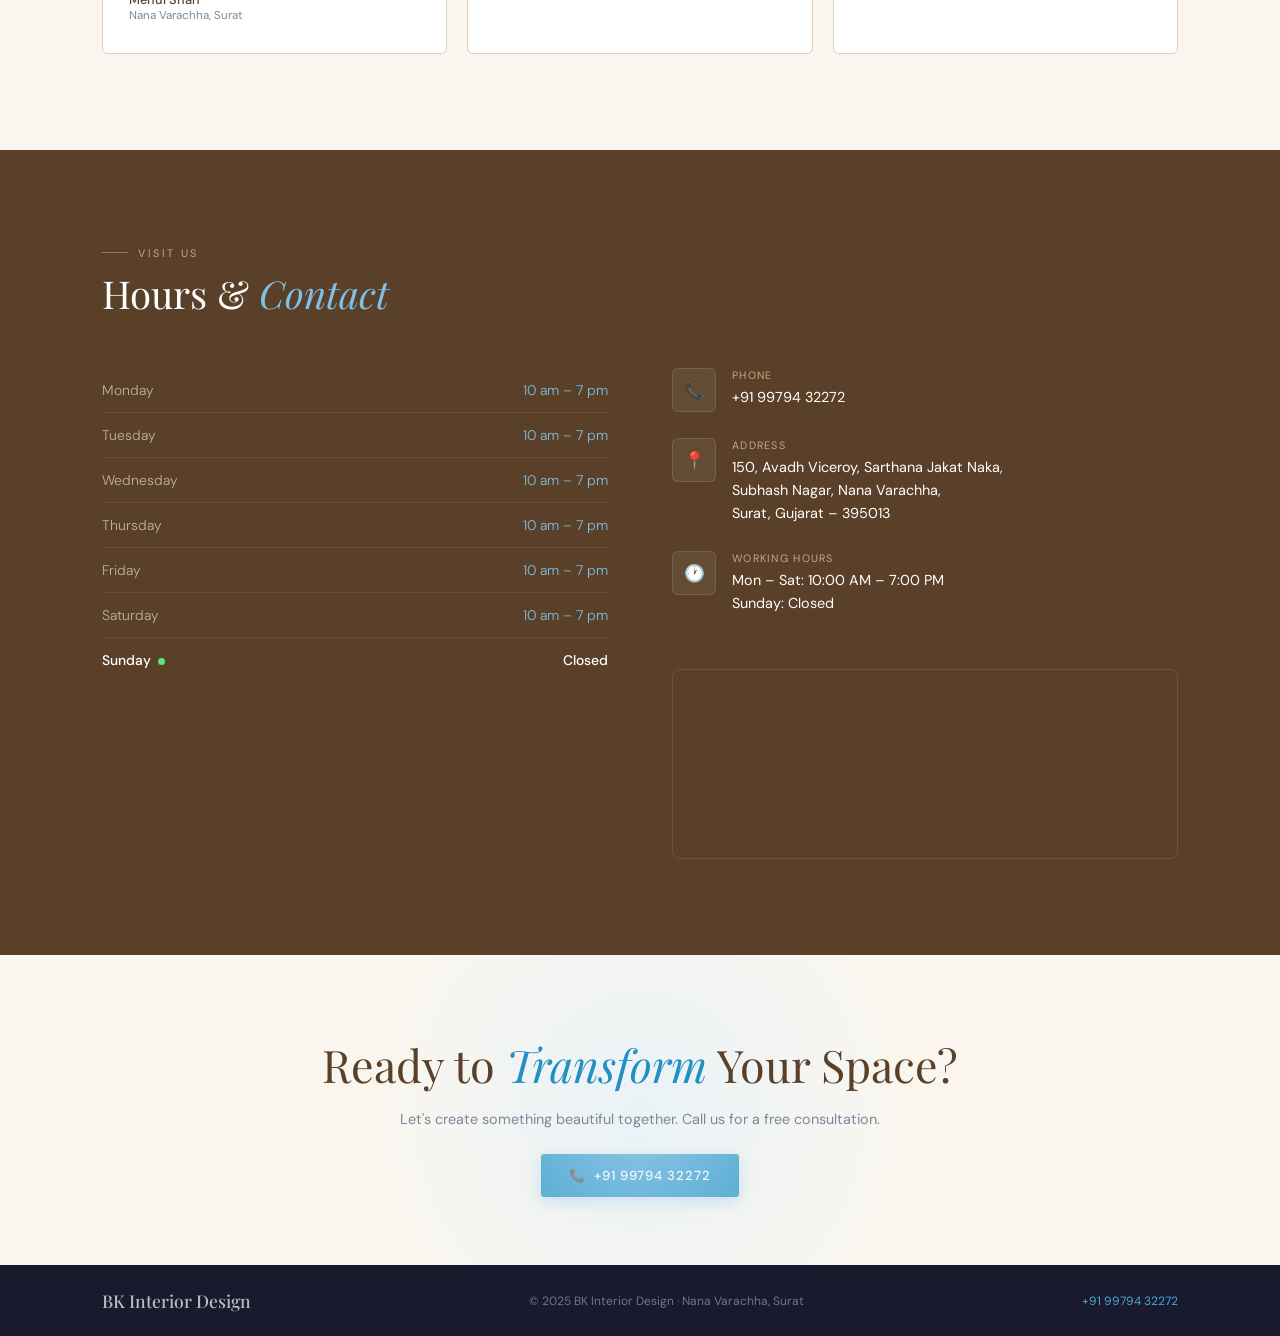
==== commit 22320fd9: "Update index.html" ====
--- a/index.html
+++ b/index.html
@@ -277,7 +277,7 @@
       border-radius: 4px; display: block;
     }
     .about-img-accent {
-      position: absolute; bottom: -24px; right: -24px;
+      position: absolute; bottom: -24px; right: -20px;
       width: 45%; height: 200px; object-fit: cover;
       border-radius: 4px;
       border: 5px solid var(--white);
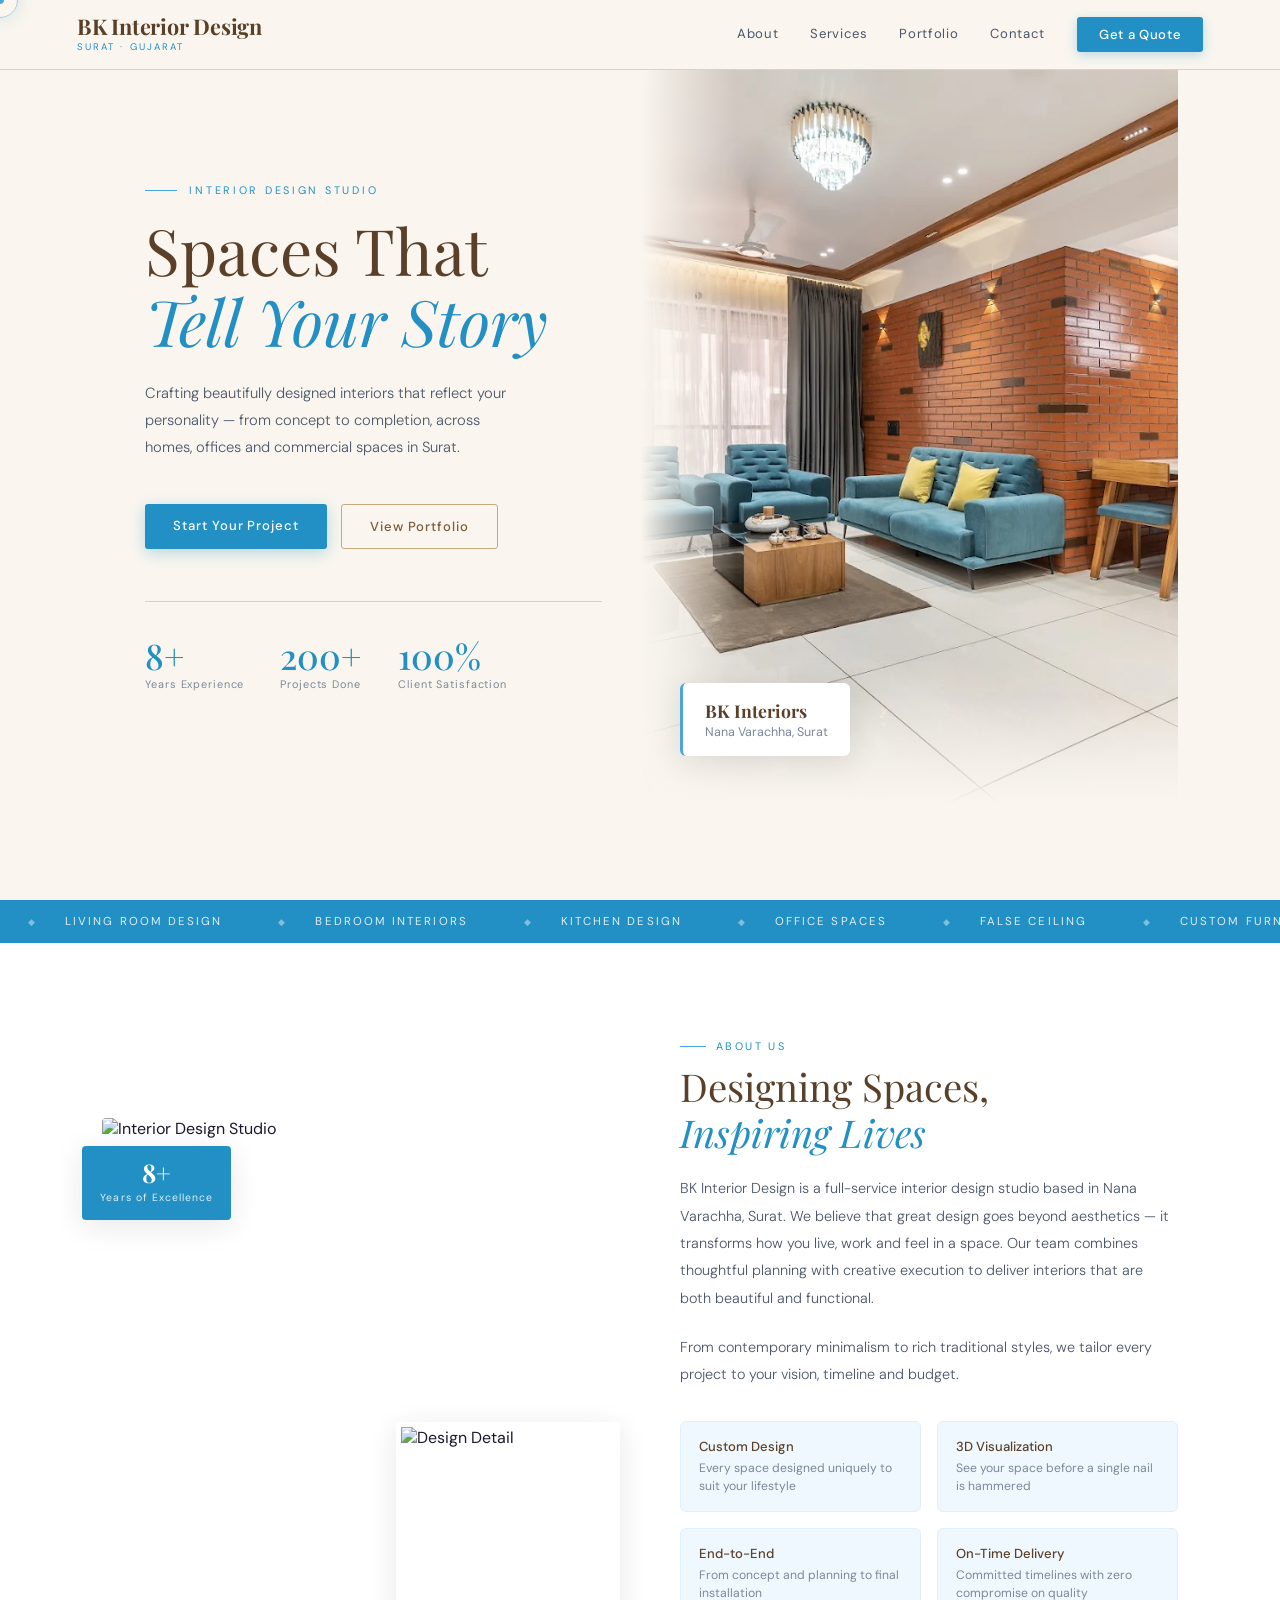
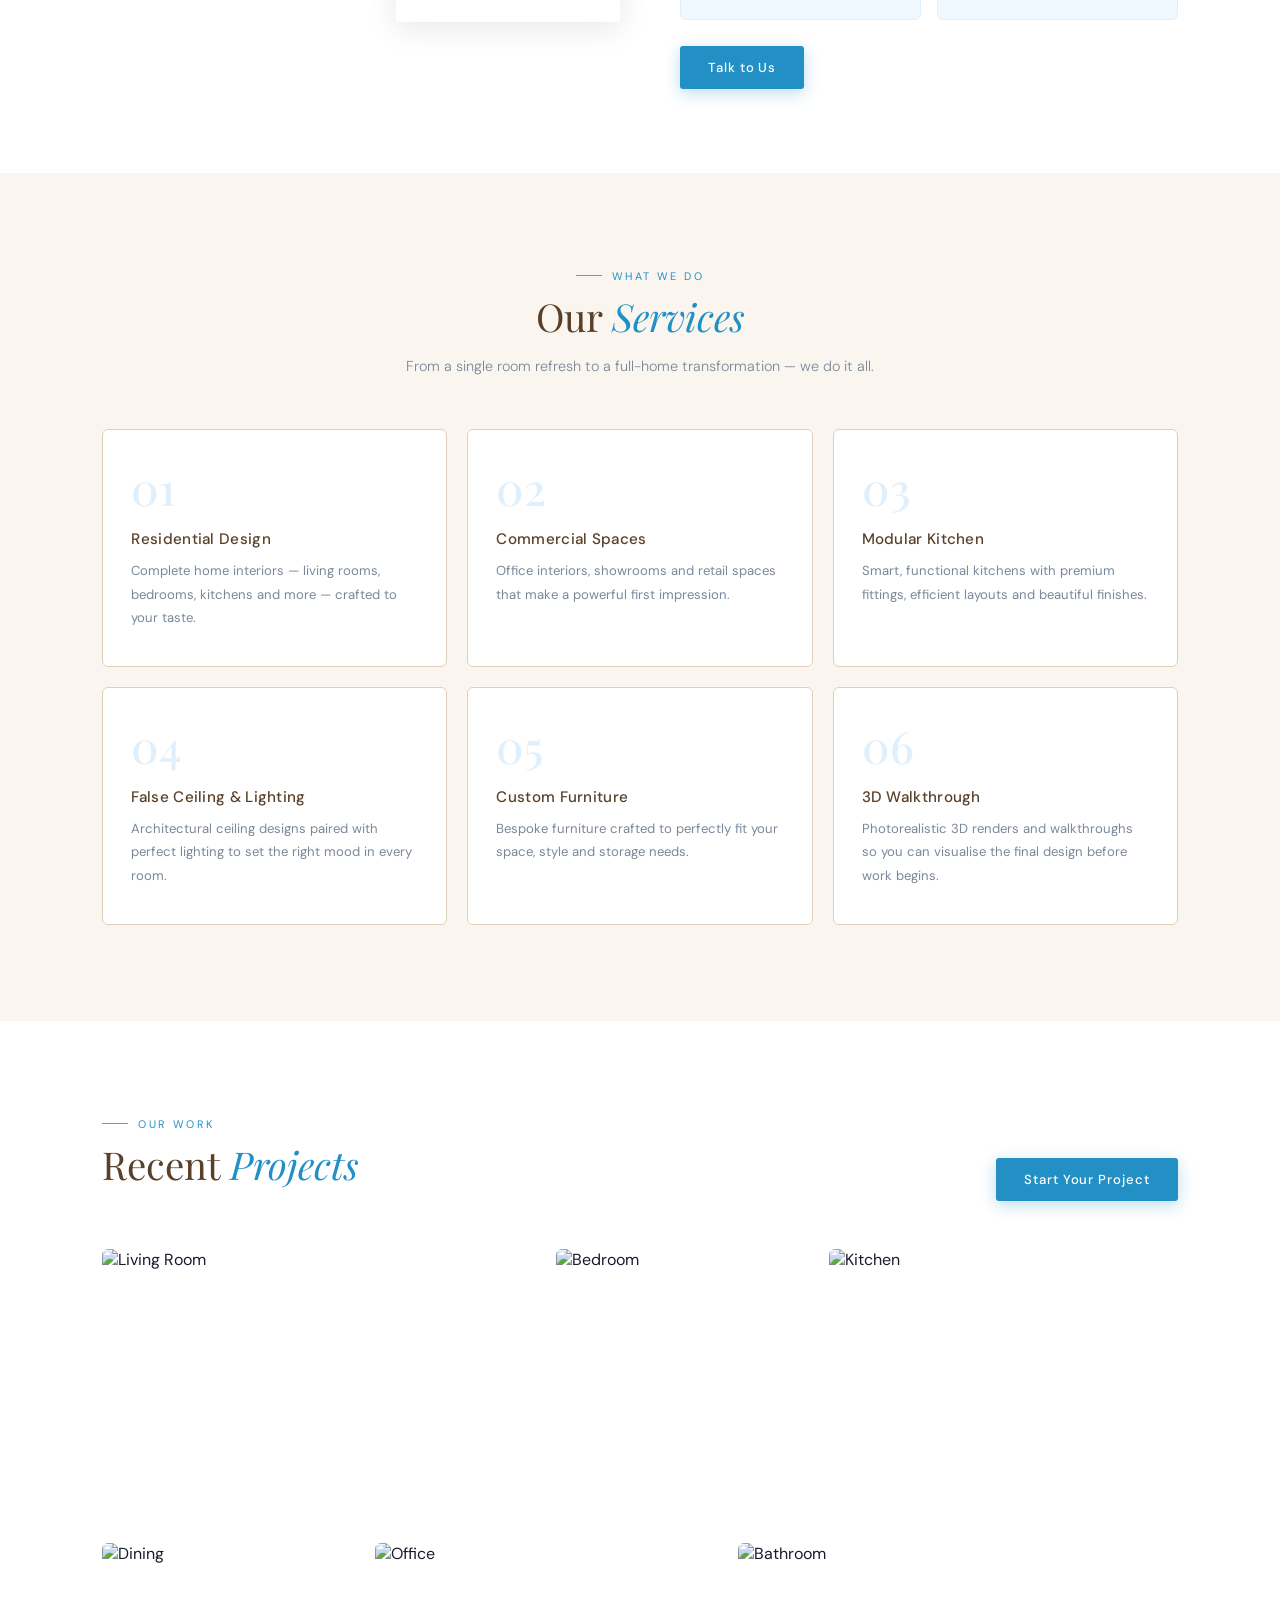
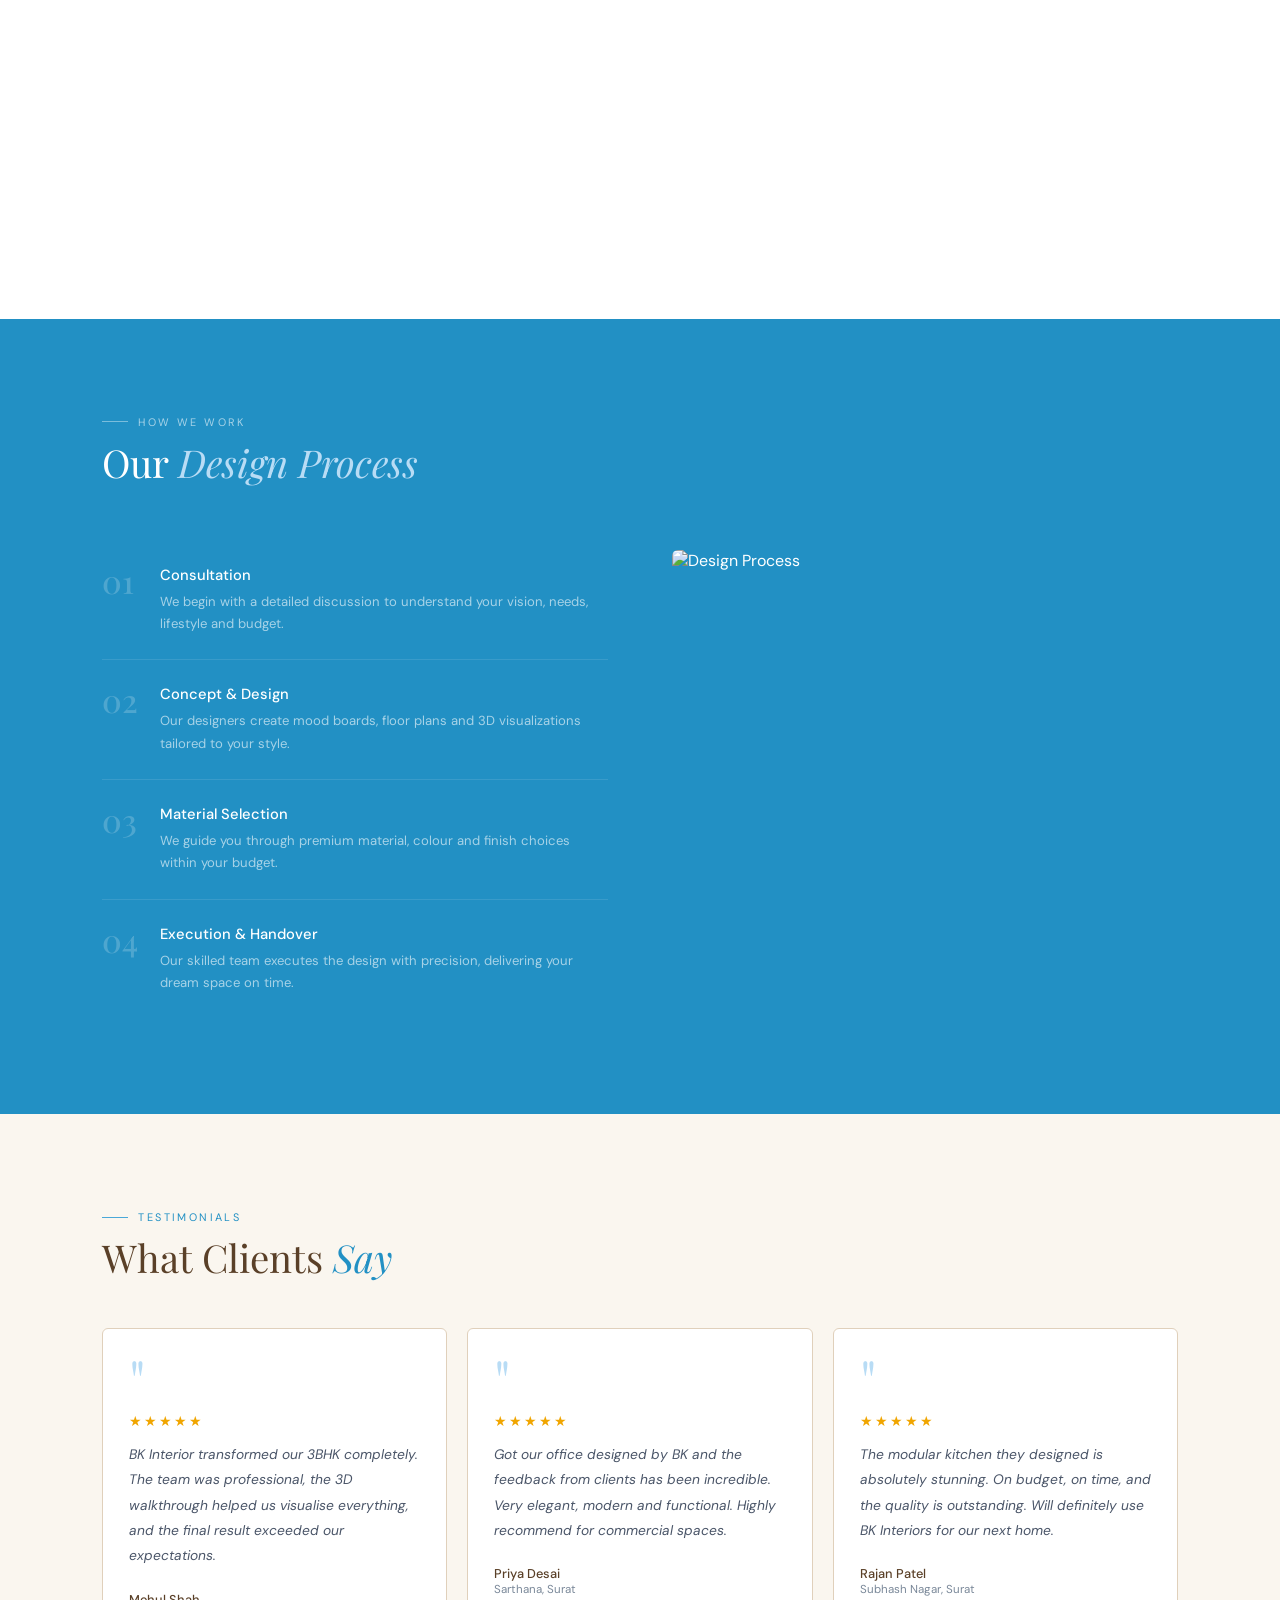
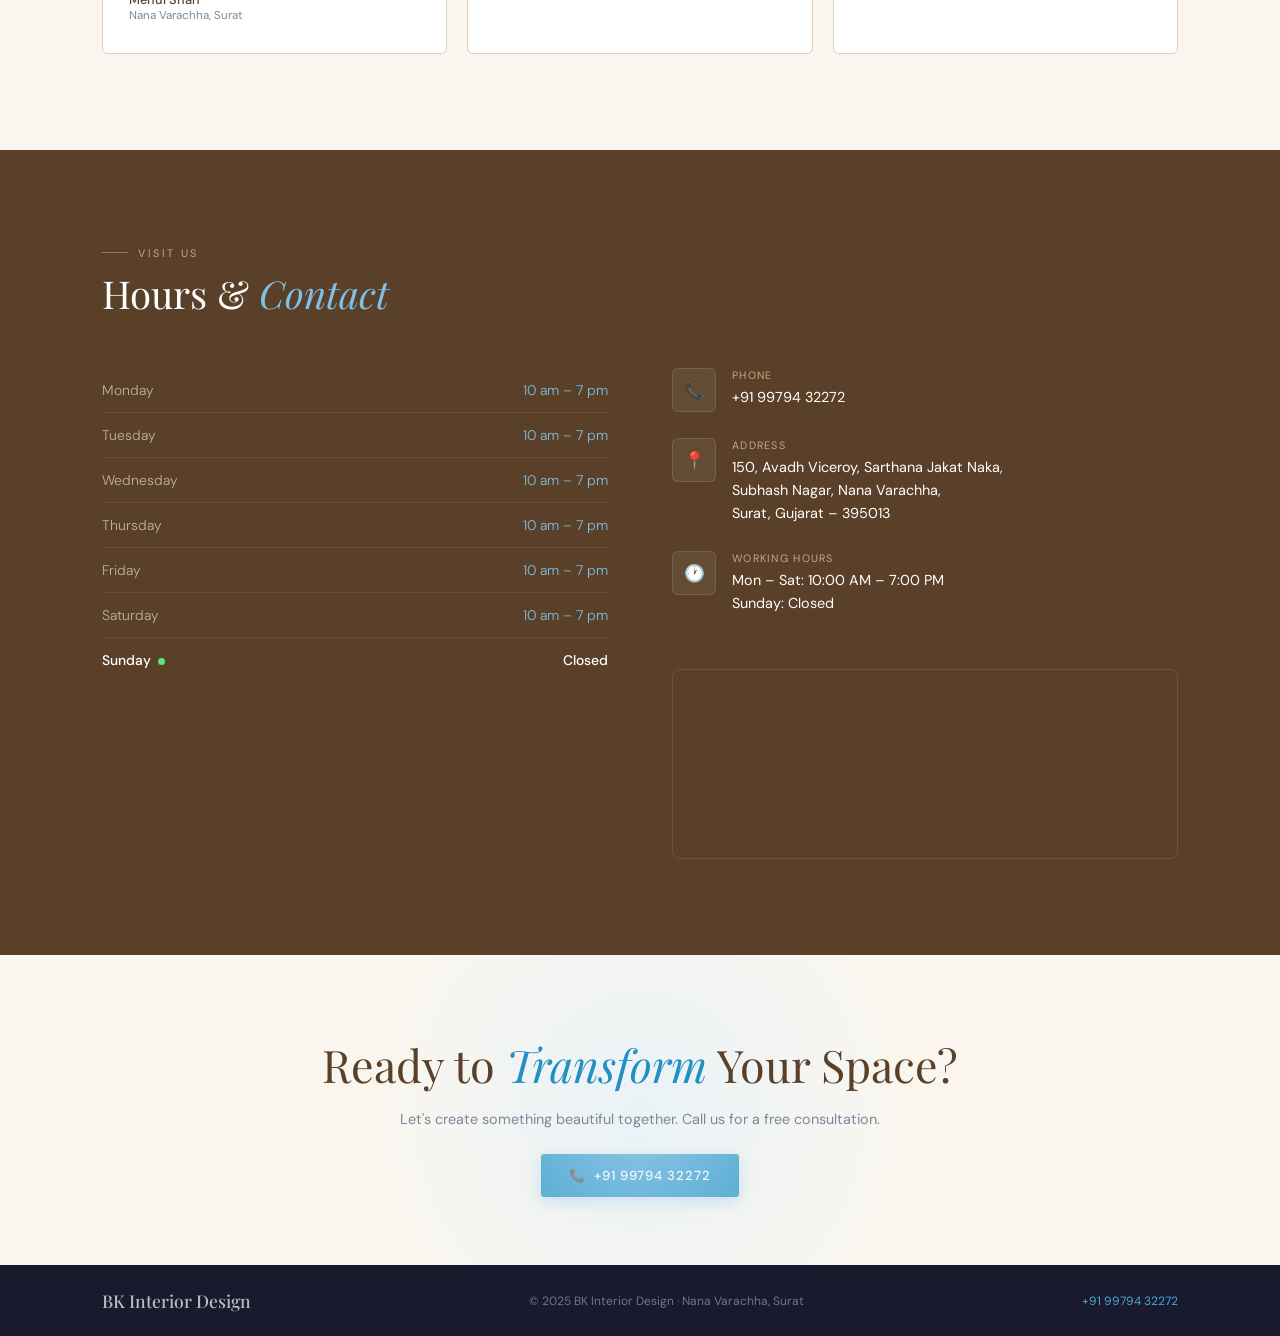
==== commit 63901826: "Update index.html" ====
--- a/index.html
+++ b/index.html
@@ -123,7 +123,7 @@
     }
 
     /* Geometric accent */
-    .hero-left::before {
+    /*.hero-left::before {
       z-index: -1;
       content: '';
       position: absolute; top: 50%; left: 0%;
@@ -139,7 +139,7 @@
       transform: translateY(-50%);
       width: 110px; height: 110px;
       background: var(--sky-100); border-radius: 50%; opacity: .4;
-    }
+    } */
 
     .eyebrow {
       font-size: .68rem; letter-spacing: .25em; text-transform: uppercase;
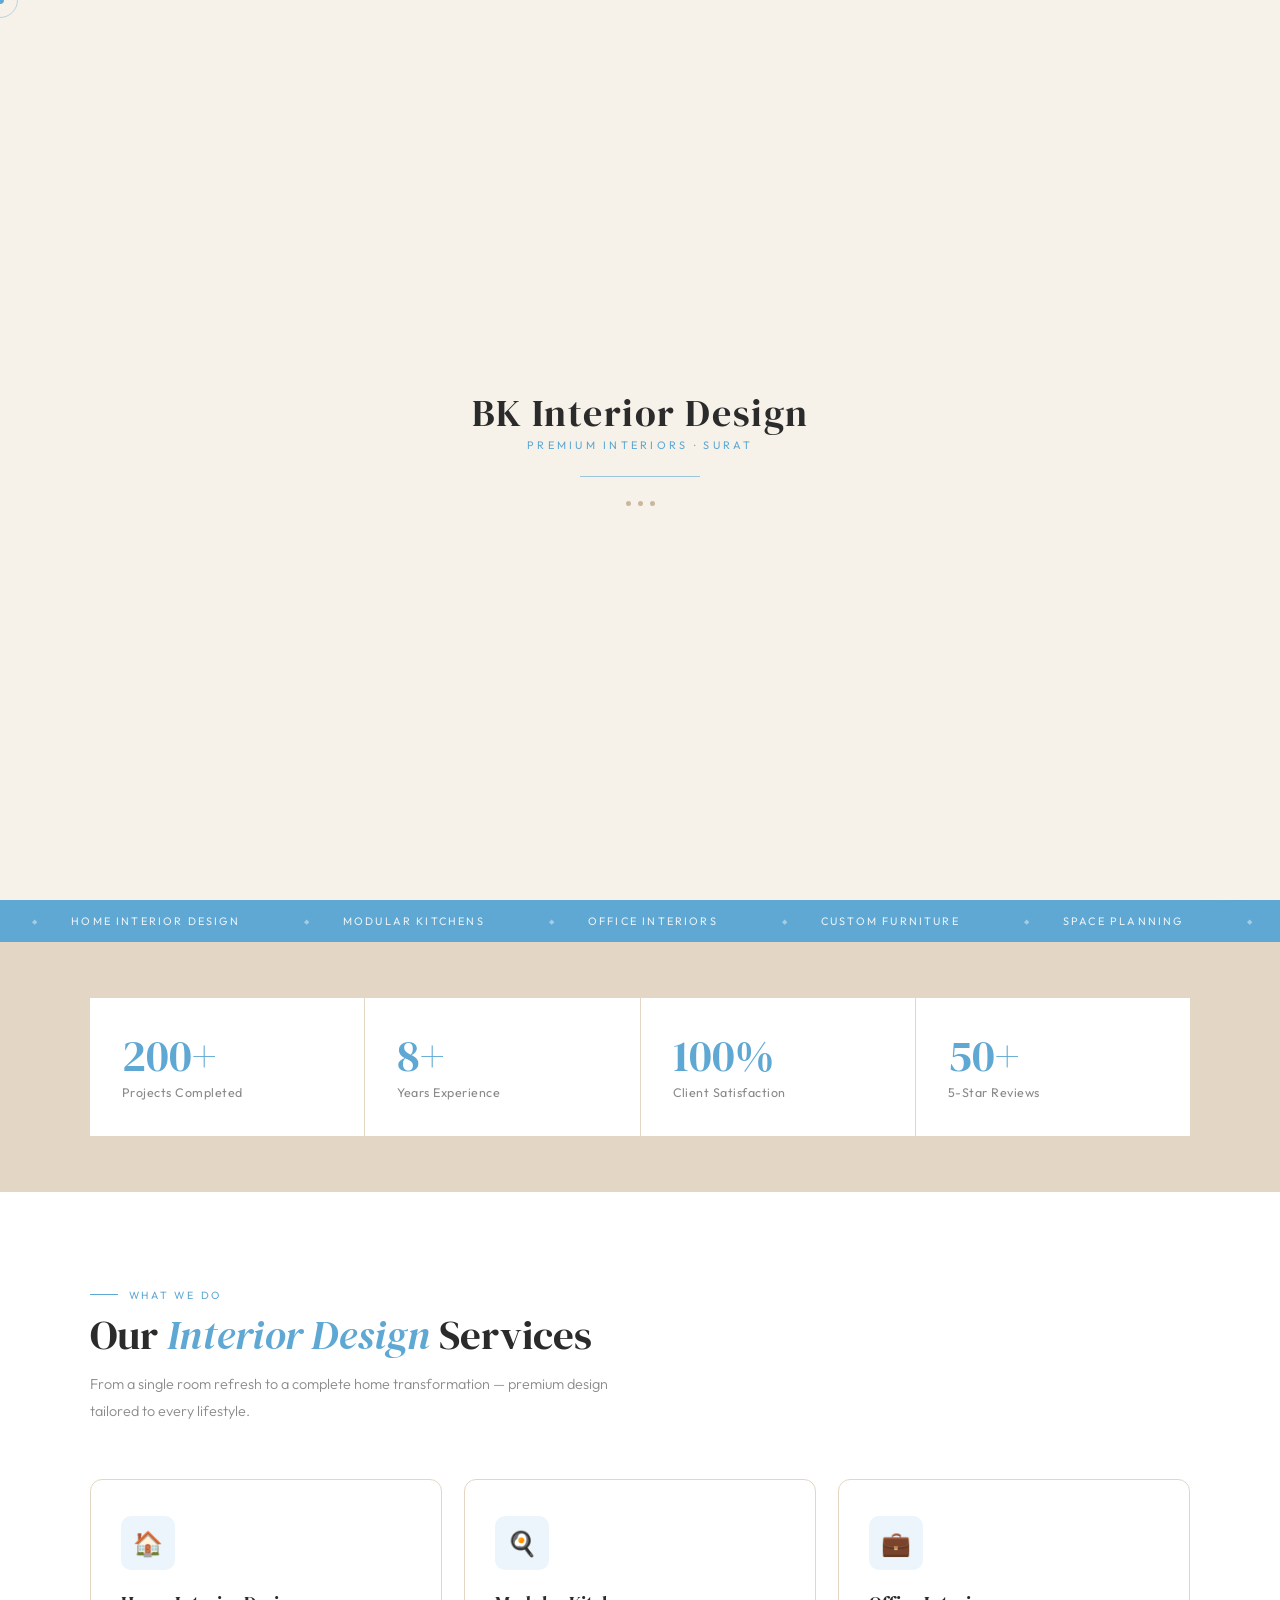
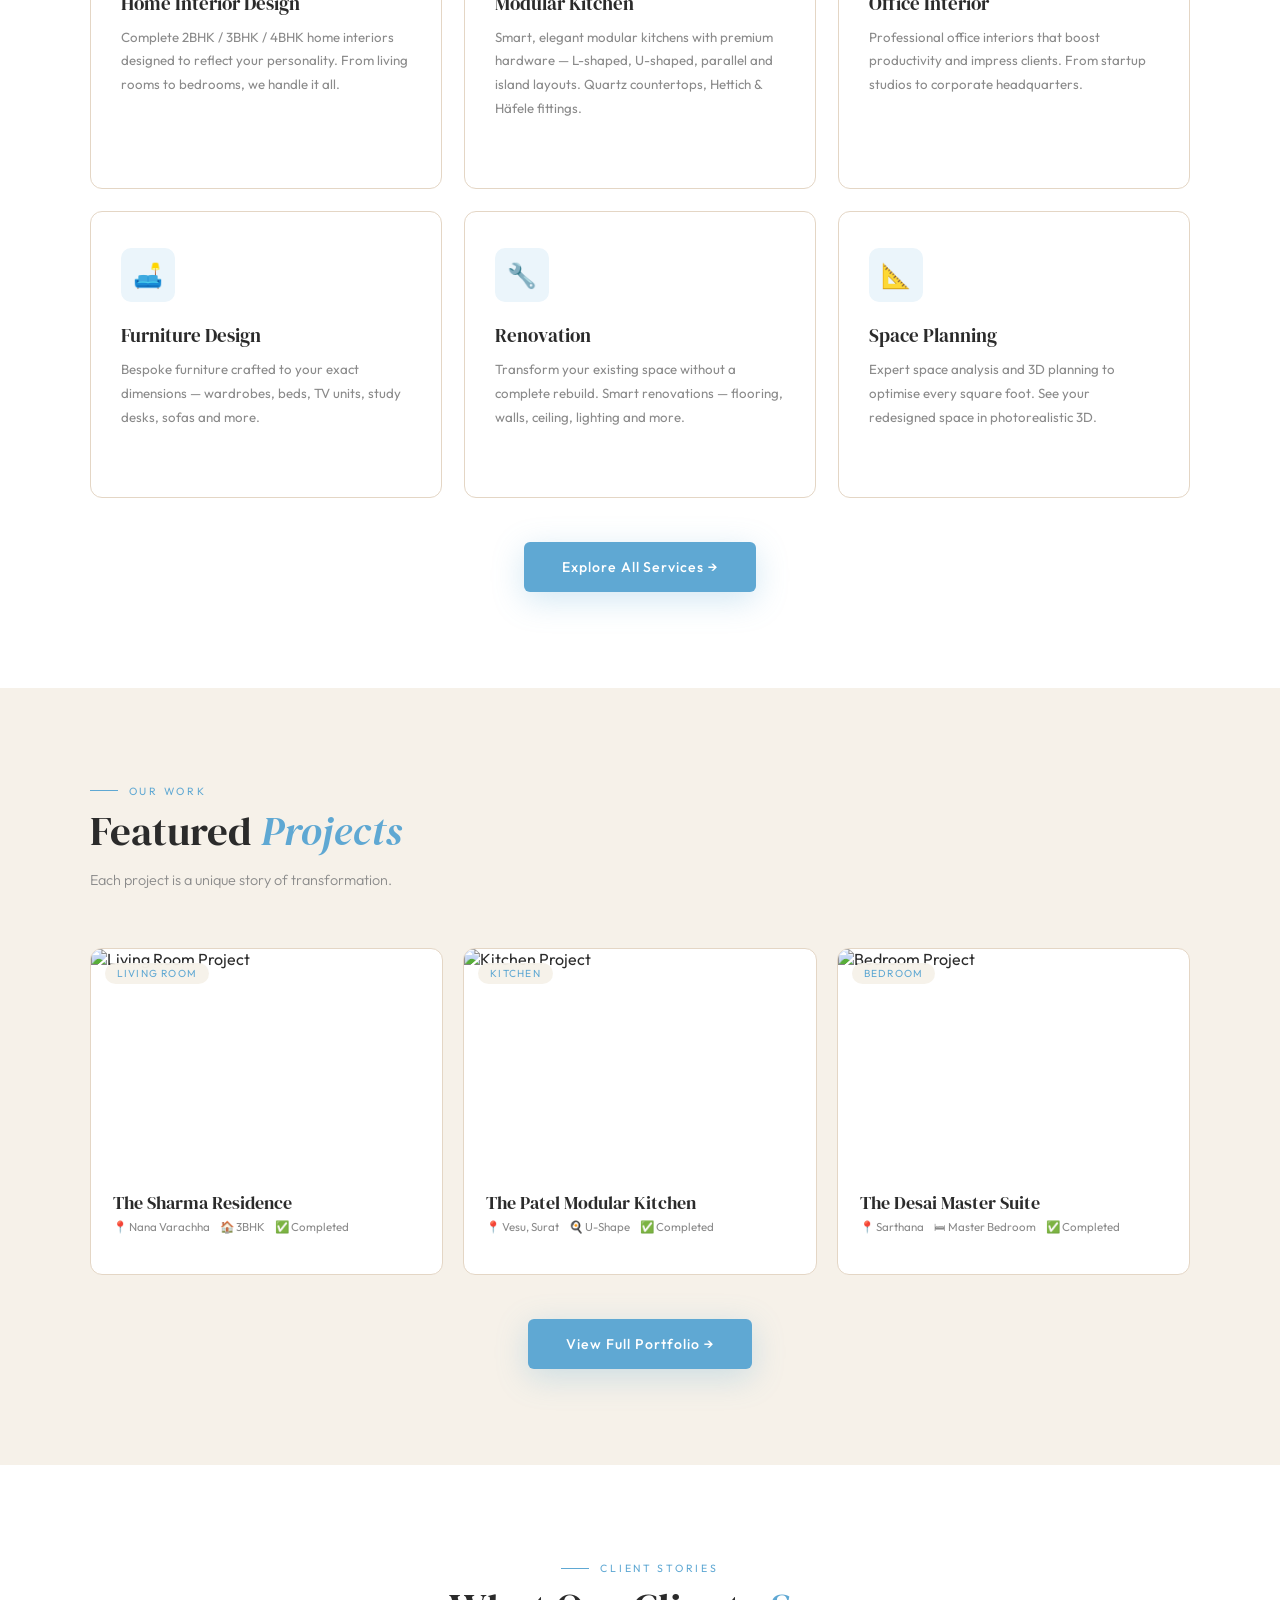
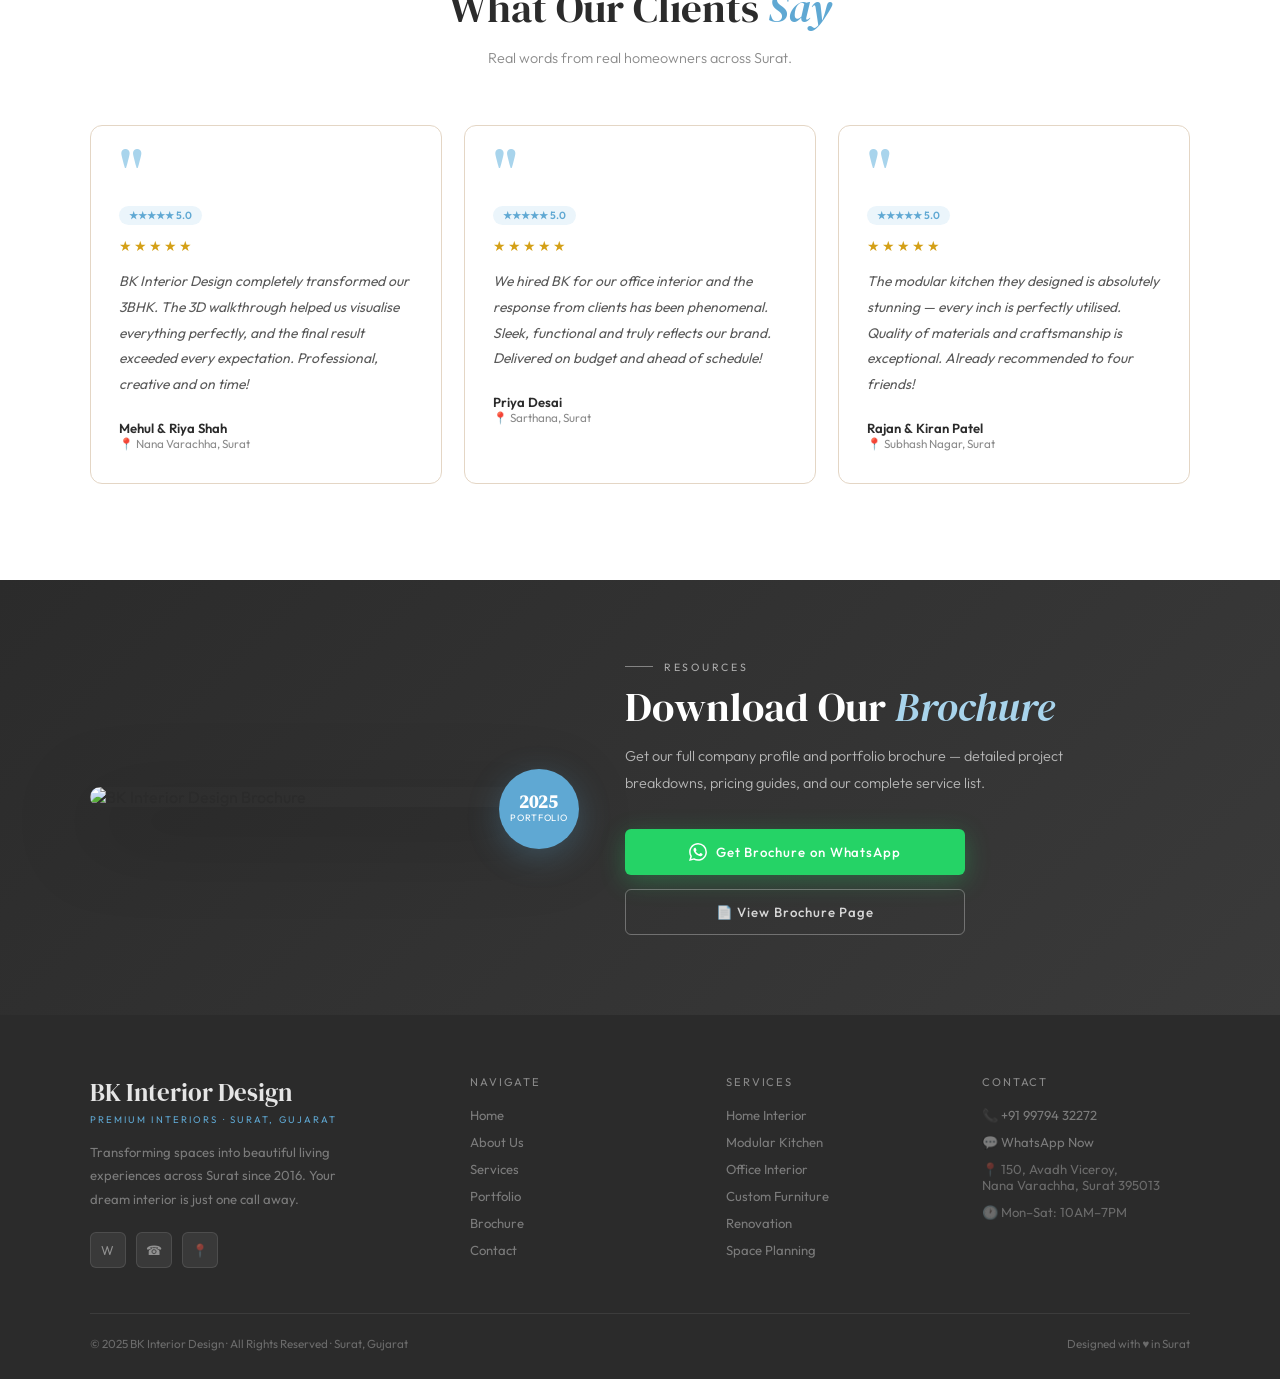
==== commit 33d0c563: "Add files via upload" ====
--- a/index.html
+++ b/index.html
@@ -1,881 +1,279 @@
 <!DOCTYPE html>
 <html lang="en">
 <head>
-  <meta charset="UTF-8"/>
-  <meta name="viewport" content="width=device-width, initial-scale=1.0"/>
-  <title>BK Interior Design – Surat</title>
-  <link href="https://fonts.googleapis.com/css2?family=Playfair+Display:ital,wght@0,400;0,500;0,700;1,400;1,500&family=DM+Sans:wght@300;400;500&display=swap" rel="stylesheet"/>
-  <style>
-    :root {
-      --sky-50:   #f0f8ff;
-      --sky-100:  #dff0fc;
-      --sky-200:  #b8dcf5;
-      --sky-300:  #7ec0e8;
-      --sky-400:  #4aa8d8;
-      --sky-500:  #2290c4;
-      --sky-600:  #1674a0;
-      --cream:    #faf6ef;
-      --warm-100: #f2ebe0;
-      --warm-200: #e0d0bb;
-      --brown-300:#c4a882;
-      --brown-400:#a07850;
-      --brown-500:#7a5c38;
-      --brown-600:#5a4028;
-      --white:    #ffffff;
-      --dark:     #1a1a2e;
-      --text-mid: #4a5568;
-      --text-soft:#7a8899;
-      --shadow-sm: 0 2px 12px rgba(26,26,46,.07);
-      --shadow:    0 6px 30px rgba(26,26,46,.10);
-      --shadow-lg: 0 16px 60px rgba(26,26,46,.14);
-    }
-    *, *::before, *::after { box-sizing: border-box; margin: 0; padding: 0; }
-    html { scroll-behavior: smooth; }
-    body {
-      font-family: 'DM Sans', sans-serif;
-      background: var(--cream);
-      color: var(--dark);
-      overflow-x: hidden;
-    }
-
-    /* ── CURSOR DOT ── */
-    .cursor {
-      width: 8px; height: 8px; border-radius: 50%;
-      background: var(--sky-400); position: fixed;
-      pointer-events: none; z-index: 9999;
-      transform: translate(-50%,-50%);
-      transition: transform .1s, width .3s, height .3s, opacity .3s;
-    }
-    .cursor-ring {
-      width: 36px; height: 36px; border-radius: 50%;
-      border: 1.5px solid var(--sky-400); position: fixed;
-      pointer-events: none; z-index: 9998;
-      transform: translate(-50%,-50%);
-      transition: transform .18s ease, width .3s, height .3s, opacity .3s;
-      opacity: .5;
-  backdrop-filter: blur(2px);
-  box-shadow: 0 0 20px rgba(34,144,196,0.4);
-
-    }
-
-    /* ── NAV ── */
-    header {
-      position: fixed; top: 0; left: 0; right: 0; z-index: 100;
-      padding: 0 6%;
-      height: 70px;
-      display: flex; align-items: center; justify-content: space-between;
-      background: rgba(250,246,239,.92);
-      backdrop-filter: blur(14px);
-      border-bottom: 1px solid var(--warm-200);
-      transition: box-shadow .3s;
-    }
-    header.scrolled { box-shadow: var(--shadow-sm); }
-
-    .logo { text-decoration: none; display: flex; flex-direction: column; }
-    .logo .l1 {
-      font-family: 'Playfair Display', serif;
-      font-size: 1.35rem; font-weight: 700;
-      color: var(--brown-600); letter-spacing: -.01em; line-height: 1;
-    }
-    .logo .l2 {
-      font-size: .6rem; letter-spacing: .22em; text-transform: uppercase;
-      color: var(--sky-500); margin-top: 2px;
-    }
-
-    nav { display: flex; align-items: center; gap: 32px; }
-    nav a {
-      text-decoration: none; font-size: .82rem; font-weight: 400;
-      letter-spacing: .05em; color: var(--text-mid);
-      position: relative; padding-bottom: 2px;
-      transition: color .25s;
-    }
-    nav a::after {
-      content: ''; position: absolute; bottom: 0; left: 0;
-      right: 100%; height: 1px;
-      background: linear-gradient(90deg, var(--sky-400), var(--brown-300));
-      transition: right .3s ease;
-    }
-    nav a:hover { color: var(--dark); }
-    nav a:hover::after { right: 0; }
-    .nav-cta {
-      background: var(--sky-500) !important;
-      color: var(--white) !important;
-      padding: 9px 22px !important; border-radius: 3px;
-      font-weight: 500 !important;
-      box-shadow: 0 3px 12px rgba(34,144,196,.3);
-      transition: background .25s, transform .2s, box-shadow .2s !important;
-    }
-    .nav-cta::after { display: none !important; }
-    .nav-cta:hover { background: var(--sky-600) !important; transform: translateY(-1px); box-shadow: 0 6px 20px rgba(34,144,196,.35) !important; }
-
-    /* ── HERO ── */
-    .hero {
-      height: 100vh; min-height: 680px;
-      display: grid; grid-template-columns: 1fr 1fr;
-      padding-top: 70px; overflow: hidden; position: relative;
-    }
-
-    .hero-left {
-      display: flex; flex-direction: column; justify-content: center;
-      padding: 60px 7% 60px 8%;
-      position: relative; z-index: 2;
-      animation: heroLeft .9s cubic-bezier(.22,1,.36,1) both;
-    }
-
-    /* Geometric accent */
-    /*.hero-left::before {
-      z-index: -1;
-      content: '';
-      position: absolute; top: 50%; left: 0%;
-      transform: translateY(-50%);
-      width: 160px; height: 160px;
-      border: 1px solid var(--sky-200);
-      border-radius: 50%; opacity: .5;
-    }
-    .hero-left::after {
-      z-index: -1;
-      content: '';
-      position: absolute; top: 50%; left: 6%;
-      transform: translateY(-50%);
-      width: 110px; height: 110px;
-      background: var(--sky-100); border-radius: 50%; opacity: .4;
-    } */
-
-    .eyebrow {
-      font-size: .68rem; letter-spacing: .25em; text-transform: uppercase;
-      color: var(--sky-500); margin-bottom: 18px;
-      display: flex; align-items: center; gap: 12px;
-    }
-    .eyebrow::before { content: ''; width: 32px; height: 1px; background: var(--sky-400); }
-
-    .hero-title {
-      font-family: 'Playfair Display', serif;
-      font-size: clamp(3rem, 5vw, 5rem);
-      font-weight: 400; line-height: 1.1;
-      color: var(--brown-600); margin-bottom: 24px;
-    }
-    .hero-title em { font-style: italic; color: var(--sky-500); display: block; }
-
-    .hero-desc {
-      font-size: .92rem; line-height: 1.85; color: var(--text-mid);
-      max-width: 380px; margin-bottom: 42px; font-weight: 300;
-    }
-
-    .hero-btns { display: flex; gap: 14px; flex-wrap: wrap; }
-
-    .btn-sky {
-      background: var(--sky-500); color: var(--white);
-      padding: 13px 28px; border-radius: 3px;
-      font-size: .82rem; letter-spacing: .07em; font-weight: 500;
-      text-decoration: none;
-      box-shadow: 0 4px 16px rgba(34,144,196,.3);
-      transition: all .25s;
-    }
-    .btn-sky:hover { background: var(--sky-600); transform: translateY(-2px); box-shadow: 0 8px 28px rgba(34,144,196,.35); }
-
-    .btn-ghost {
-      background: transparent; color: var(--brown-500);
-      padding: 13px 28px; border-radius: 3px;
-      font-size: .82rem; letter-spacing: .07em; font-weight: 500;
-      text-decoration: none; border: 1.5px solid var(--brown-300);
-      transition: all .25s;
-    }
-    .btn-ghost:hover { background: var(--warm-100); border-color: var(--brown-400); }
-
-    .hero-nums {
-      display: flex; gap: 36px;
-      margin-top: 52px; padding-top: 36px;
-      border-top: 1px solid var(--warm-200);
-    }
-    .hnum { display: flex; flex-direction: column; }
-    .hnum-n {
-      font-family: 'Playfair Display', serif;
-      font-size: 2.2rem; font-weight: 500;
-      line-height: 1; color: var(--sky-500);
-    }
-    .hnum-l { font-size: .68rem; letter-spacing: .08em; color: var(--text-soft); margin-top: 4px; }
-
-    .hero-right {
-      position: relative; overflow: hidden;
-      animation: heroRight .9s .15s cubic-bezier(.22,1,.36,1) both;
-    }
-    .hero-right img {
-      width: 100%; height: 100%; object-fit: cover; object-position: center;
-    }
-    /* Diagonal overlay */
-    .hero-right::before {
-      content: '';
-      position: absolute; inset: 0; z-index: 1;
-      background: linear-gradient(to right, var(--cream) 0%, transparent 18%),
-                  linear-gradient(to top, var(--cream) 0%, transparent 15%);
-    }
-    /* Floating card */
-    .hero-tag {
-      position: absolute; bottom: 48px; left: 40px; z-index: 2;
-      background: var(--white);
-      padding: 16px 22px; border-radius: 6px;
-      border-left: 3px solid var(--sky-400);
-      box-shadow: var(--shadow);
-      font-size: .78rem;
-    }
-    .hero-tag strong {
-      display: block; font-family: 'Playfair Display', serif;
-      font-size: 1.1rem; color: var(--brown-600); margin-bottom: 2px;
-    }
-    .hero-tag span { color: var(--text-soft); }
-
-    /* ── MARQUEE ── */
-    .marquee-wrap {
-      background: var(--sky-500); overflow: hidden;
-      padding: 14px 0; position: relative;
-    }
-    .marquee-track {
-      display: flex; gap: 0;
-      animation: marquee 22s linear infinite;
-      width: max-content;
-    }
-    .marquee-track span {
-      white-space: nowrap;
-      font-size: .72rem; letter-spacing: .18em; text-transform: uppercase;
-      color: rgba(255,255,255,.85); padding: 0 28px;
-    }
-    .marquee-track span::before {
-      content: '◆'; margin-right: 28px; opacity: .5; font-size: .55rem;
-    }
-    @keyframes marquee { from { transform: translateX(0); } to { transform: translateX(-50%); } }
-
-    /* ── SECTIONS ── */
-    section { padding: 96px 8%; }
-
-    .sec-eyebrow {
-      font-size: .68rem; letter-spacing: .22em; text-transform: uppercase;
-      color: var(--sky-500); margin-bottom: 10px;
-      display: flex; align-items: center; gap: 10px;
-    }
-    .sec-eyebrow::before { content: ''; width: 26px; height: 1px; background: var(--sky-400); }
-
-    .sec-title {
-      font-family: 'Playfair Display', serif;
-      font-size: clamp(2rem, 3vw, 2.8rem);
-      font-weight: 400; line-height: 1.2; color: var(--brown-600);
-      margin-bottom: 14px;
-    }
-    .sec-title em { font-style: italic; color: var(--sky-500); }
-    .sec-sub { font-size: .9rem; line-height: 1.85; color: var(--text-soft); max-width: 500px; font-weight: 300; }
-
-    /* ── ABOUT ── */
-    .about { background: var(--white); }
-    .about-inner {
-      display: grid; grid-template-columns: 1fr 1fr;
-      gap: 80px; align-items: center; margin-top: 0;
-    }
-    .about-img-wrap {
-      position: relative;
-    }
-    .about-img-main {
-      width: 100%; height: 480px; object-fit: cover;
-      border-radius: 4px; display: block;
-    }
-    .about-img-accent {
-      position: absolute; bottom: -24px; right: -20px;
-      width: 45%; height: 200px; object-fit: cover;
-      border-radius: 4px;
-      border: 5px solid var(--white);
-      box-shadow: var(--shadow);
-    }
-    .about-badge {
-      position: absolute; top: 28px; left: -20px;
-      background: var(--sky-500); color: var(--white);
-      padding: 14px 18px; border-radius: 4px;
-      text-align: center; box-shadow: var(--shadow);
-    }
-    .about-badge strong { display: block; font-family: 'Playfair Display', serif; font-size: 1.6rem; line-height: 1; }
-    .about-badge span { font-size: .65rem; letter-spacing: .1em; opacity: .85; }
-
-    .about-content { padding-top: 20px; }
-    .about-body { font-size: .9rem; line-height: 1.9; color: var(--text-mid); margin: 20px 0 32px; font-weight: 300; }
-    .about-feats { display: grid; grid-template-columns: 1fr 1fr; gap: 16px; margin-bottom: 36px; }
-    .feat-box {
-      background: var(--sky-50); border: 1px solid var(--sky-100);
-      border-radius: 6px; padding: 16px 18px;
-    }
-    .feat-box .fb-title { font-size: .82rem; font-weight: 500; color: var(--brown-600); margin-bottom: 4px; }
-    .feat-box .fb-desc { font-size: .76rem; line-height: 1.5; color: var(--text-soft); }
-
-    /* ── SERVICES ── */
-    .services { background: var(--cream); }
-    .svc-grid { display: grid; grid-template-columns: repeat(3,1fr); gap: 20px; margin-top: 50px; }
-    .svc-card {
-      background: var(--white); border-radius: 6px;
-      padding: 36px 28px; border: 1px solid var(--warm-200);
-      position: relative; overflow: hidden;
-      transition: all .35s cubic-bezier(.22,1,.36,1);
-    }
-    .svc-card::before {
-      content: '';
-      position: absolute; top: 0; left: 0; right: 0;
-      height: 3px;
-      background: linear-gradient(90deg, var(--sky-400), var(--sky-300));
-      transform: scaleX(0); transform-origin: left;
-      transition: transform .4s ease;
-    }
-    .svc-card:hover { transform: translateY(-6px); box-shadow: var(--shadow-lg); }
-    .svc-card:hover::before { transform: scaleX(1); }
-    .svc-num {
-      font-family: 'Playfair Display', serif;
-      font-size: 2.8rem; font-weight: 500;
-      color: var(--sky-100); line-height: 1; margin-bottom: 18px;
-      transition: color .3s;
-    }
-    .svc-card:hover .svc-num { color: var(--sky-200); }
-    .svc-name { font-size: .95rem; font-weight: 500; color: var(--brown-600); margin-bottom: 10px; letter-spacing: .02em; }
-    .svc-desc { font-size: .82rem; line-height: 1.8; color: var(--text-soft); }
-
-    /* ── PORTFOLIO ── */
-    .portfolio { background: var(--white); }
-    .port-header { display: flex; justify-content: space-between; align-items: flex-end; flex-wrap: wrap; gap: 20px; margin-bottom: 48px; }
-    .port-grid {
-      display: grid;
-      grid-template-columns: repeat(12,1fr);
-      grid-template-rows: 280px 280px;
-      gap: 14px;
-    }
-    .port-item {
-      border-radius: 6px; overflow: hidden; position: relative;
-      cursor: pointer;
-    }
-    .port-item img { width: 100%; height: 100%; object-fit: cover; transition: transform .6s cubic-bezier(.22,1,.36,1); display: block; }
-    .port-item:hover img { transform: scale(1.06); }
-    .port-overlay {
-      position: absolute; inset: 0;
-      background: linear-gradient(to top, rgba(26,26,46,.7) 0%, transparent 50%);
-      opacity: 0; transition: opacity .35s;
-      display: flex; align-items: flex-end; padding: 22px;
-    }
-    .port-item:hover .port-overlay { opacity: 1; }
-    .port-label { color: var(--white); font-size: .82rem; font-weight: 500; letter-spacing: .05em; }
-    .port-cat { display: block; font-size: .68rem; letter-spacing: .12em; text-transform: uppercase; color: var(--sky-300); margin-bottom: 4px; }
-
-    .p1 { grid-column: 1/6; grid-row: 1; }
-    .p2 { grid-column: 6/9; grid-row: 1; }
-    .p3 { grid-column: 9/13; grid-row: 1; }
-    .p4 { grid-column: 1/4; grid-row: 2; }
-    .p5 { grid-column: 4/8; grid-row: 2; }
-    .p6 { grid-column: 8/13; grid-row: 2; }
-
-    /* ── PROCESS ── */
-    .process { background: var(--sky-500); color: var(--white); }
-    .process .sec-eyebrow { color: rgba(255,255,255,.6); }
-    .process .sec-eyebrow::before { background: rgba(255,255,255,.4); }
-    .process .sec-title { color: var(--white); }
-    .process .sec-title em { color: var(--sky-200); }
-    .process-grid { display: grid; grid-template-columns: 1fr 1fr; gap: 64px; margin-top: 56px; align-items: center; }
-    .process-steps { display: flex; flex-direction: column; gap: 0; }
-    .step {
-      display: flex; gap: 22px; align-items: flex-start;
-      padding: 24px 0; border-bottom: 1px solid rgba(255,255,255,.1);
-      position: relative;
-    }
-    .step:last-child { border: none; }
-    .step-num {
-      font-family: 'Playfair Display', serif;
-      font-size: 2rem; font-weight: 500;
-      color: rgba(255,255,255,.2); line-height: 1;
-      min-width: 36px; flex-shrink: 0;
-    }
-    .step-body {}
-    .step-name { font-size: .92rem; font-weight: 500; color: var(--white); margin-bottom: 6px; }
-    .step-desc { font-size: .82rem; line-height: 1.7; color: rgba(255,255,255,.6); }
-    .process-img-wrap { border-radius: 6px; overflow: hidden; height: 460px; }
-    .process-img-wrap img { width: 100%; height: 100%; object-fit: cover; }
-
-    /* ── REVIEWS ── */
-    .reviews { background: var(--cream); }
-    .rev-grid { display: grid; grid-template-columns: repeat(3,1fr); gap: 20px; margin-top: 48px; }
-    .rev-card {
-      background: var(--white); border-radius: 6px;
-      padding: 30px 26px; border: 1px solid var(--warm-200);
-      transition: all .3s;
-    }
-    .rev-card:hover { transform: translateY(-4px); box-shadow: var(--shadow); }
-    .quote-mark {
-      font-family: 'Playfair Display', serif;
-      font-size: 3.5rem; color: var(--sky-200);
-      line-height: .7; margin-bottom: 14px; display: block;
-    }
-    .rev-text { font-size: .86rem; line-height: 1.85; color: var(--text-mid); font-style: italic; margin-bottom: 22px; }
-    .rev-stars { color: #f0a500; font-size: .85rem; letter-spacing: 2px; margin-bottom: 12px; }
-    .rev-author { font-size: .8rem; font-weight: 500; color: var(--brown-600); }
-    .rev-loc { font-size: .72rem; color: var(--text-soft); }
-
-    /* ── HOURS & CONTACT ── */
-    .contact-section { background: var(--brown-600); color: var(--white); }
-    .contact-section .sec-eyebrow { color: var(--brown-300); }
-    .contact-section .sec-eyebrow::before { background: var(--brown-400); }
-    .contact-section .sec-title { color: var(--white); }
-    .contact-section .sec-title em { color: var(--sky-300); }
-    .contact-grid { display: grid; grid-template-columns: 1fr 1fr; gap: 64px; margin-top: 52px; }
-
-    .hours-table { width: 100%; border-collapse: collapse; }
-    .hours-table tr { border-bottom: 1px solid rgba(255,255,255,.08); }
-    .hours-table tr:last-child { border: none; }
-    .hours-table td { padding: 13px 0; font-size: .87rem; color: rgba(255,255,255,.6); font-weight: 300; }
-    .hours-table td:last-child { text-align: right; color: var(--sky-300); }
-    .hours-table tr.today td { color: var(--white) !important; font-weight: 500; }
-    .hours-table tr.closed td:last-child { color: rgba(255,100,100,.7); }
-    .now-dot { display: inline-block; width: 7px; height: 7px; border-radius: 50%; background: #5de377; margin-left: 7px; vertical-align: middle; }
-    .note-sm { font-size: .68rem; color: var(--brown-300); display: block; margin-top: 3px; }
-
-    .contact-details { display: flex; flex-direction: column; gap: 26px; }
-    .cd-item { display: flex; gap: 16px; align-items: flex-start; }
-    .cd-icon {
-      width: 44px; height: 44px; border-radius: 6px;
-      background: rgba(255,255,255,.06); border: 1px solid rgba(255,255,255,.12);
-      display: flex; align-items: center; justify-content: center;
-      font-size: 1.05rem; flex-shrink: 0;
-    }
-    .cd-label { font-size: .67rem; letter-spacing: .12em; text-transform: uppercase; color: var(--brown-300); display: block; margin-bottom: 4px; }
-    .cd-val { font-size: .9rem; color: var(--white); line-height: 1.6; }
-    .cd-val a { color: var(--white); text-decoration: none; transition: color .2s; }
-    .cd-val a:hover { color: var(--sky-300); }
-
-    .map-wrap { margin-top: 28px; border-radius: 8px; overflow: hidden; height: 190px; border: 1px solid rgba(255,255,255,.1); }
-    .map-wrap iframe { width: 100%; height: 100%; border: none; filter: sepia(.4) contrast(1.1) brightness(.9); }
-
-    /* ── CTA ── */
-    .cta-sec {
-      background: var(--cream);
-      padding: 80px 8%; text-align: center; position: relative; overflow: hidden;
-    }
-    .cta-sec::before {
-      content: '';
-      position: absolute; top: 50%; left: 50%;
-      transform: translate(-50%,-50%);
-      width: 600px; height: 600px;
-      background: radial-gradient(circle, var(--sky-100) 0%, transparent 65%);
-      border-radius: 50%; opacity: .6;
-    }
-    .cta-sec h2 {
-      font-family: 'Playfair Display', serif;
-      font-size: clamp(2rem,3.5vw,3.2rem);
-      font-weight: 400; color: var(--brown-600); margin-bottom: 16px;
-      position: relative;
-    }
-    .cta-sec h2 em { font-style: italic; color: var(--sky-500); }
-    .cta-sec p { font-size: .9rem; color: var(--text-soft); margin-bottom: 36px; position: relative; }
-
-    /* ── FOOTER ── */
-    footer {
-      background: var(--dark); color: rgba(255,255,255,.4);
-      padding: 24px 8%; display: flex;
-      align-items: center; justify-content: space-between;
-      font-size: .75rem; flex-wrap: wrap; gap: 10px;
-    }
-    footer a { color: var(--sky-400); text-decoration: none; }
-    .footer-logo {
-      font-family: 'Playfair Display', serif;
-      font-size: 1.1rem; color: rgba(255,255,255,.7); font-weight: 500;
-    }
-
-    /* ── ANIMATIONS ── */
-    @keyframes heroLeft {
-      from { opacity: 0; transform: translateX(-30px); }
-      to   { opacity: 1; transform: translateX(0); }
-    }
-    @keyframes heroRight {
-      from { opacity: 0; transform: translateX(30px); }
-      to   { opacity: 1; transform: translateX(0); }
-    }
-    .reveal { opacity: 0; transform: translateY(24px); transition: opacity .75s ease, transform .75s ease; }
-    .reveal.visible { opacity: 1; transform: translateY(0); }
-
-    /* ── RESPONSIVE ── */
-    @media (max-width: 960px) {
-      .hero { grid-template-columns: 1fr; height: auto; min-height: auto; }
-      .hero-right { height: 320px; }
-      .about-inner, .process-grid, .contact-grid { grid-template-columns: 1fr; }
-      .svc-grid, .rev-grid { grid-template-columns: 1fr 1fr; }
-      nav a:not(.nav-cta) { display: none; }
-    }
-    @media (max-width: 600px) {
-      .svc-grid, .rev-grid, .about-feats { grid-template-columns: 1fr; }
-      .port-grid { grid-template-columns: 1fr 1fr; grid-template-rows: repeat(3, 200px); }
-      .p1,.p2,.p3,.p4,.p5,.p6 { grid-column: auto; grid-row: auto; }
-      section { padding: 64px 5%; }
-    }
-    @media (pointer: coarse) {
-  .cursor,
-  .cursor-ring {
-    display: none;
-  }
-}
-  </style>
+<meta charset="UTF-8"/>
+<meta name="viewport" content="width=device-width,initial-scale=1.0"/>
+<meta name="description" content="BK Interior Design – Premium interior designers in Surat. Home interiors, modular kitchens, office spaces & more. Free consultation available."/>
+<title>BK Interior Design | Premium Interior Designers in Surat</title>
+<link href="https://fonts.googleapis.com/css2?family=DM+Serif+Display:ital@0;1&family=Outfit:wght@300;400;500;600&display=swap" rel="stylesheet"/>
+<link rel="stylesheet" href="style.css"/>
 </head>
 <body>
 
-<div class="cursor" id="cur"></div>
-<div class="cursor-ring" id="curR"></div>
-
-<!-- NAV -->
-<header id="hdr">
-  <a class="logo" href="#">
-    <span class="l1">BK Interior Design</span>
-    <span class="l2">Surat · Gujarat</span>
+<div id="cur"></div><div id="curRing"></div>
+
+<div id="loader">
+  <div class="loader-logo">
+    <div class="ll-title">BK Interior Design</div>
+    <div class="ll-sub">Premium Interiors · Surat</div>
+  </div>
+  <div class="loader-line"></div>
+  <div class="loader-dots"><span></span><span></span><span></span></div>
+</div>
+
+<a class="float-wa" href="https://wa.me/919979432272?text=Hi%20BK%20Interior%20Design%2C%20I%27m%20interested%20in%20your%20services." target="_blank" aria-label="WhatsApp">
+  <svg viewBox="0 0 24 24"><path d="M17.472 14.382c-.297-.149-1.758-.867-2.03-.967-.273-.099-.471-.148-.67.15-.197.297-.767.966-.94 1.164-.173.199-.347.223-.644.075-.297-.15-1.255-.463-2.39-1.475-.883-.788-1.48-1.761-1.653-2.059-.173-.297-.018-.458.13-.606.134-.133.298-.347.446-.52.149-.174.198-.298.298-.497.099-.198.05-.371-.025-.52-.075-.149-.669-1.612-.916-2.207-.242-.579-.487-.5-.669-.51-.173-.008-.371-.01-.57-.01-.198 0-.52.074-.792.372-.272.297-1.04 1.016-1.04 2.479 0 1.462 1.065 2.875 1.213 3.074.149.198 2.096 3.2 5.077 4.487.709.306 1.262.489 1.694.625.712.227 1.36.195 1.871.118.571-.085 1.758-.719 2.006-1.413.248-.694.248-1.289.173-1.413-.074-.124-.272-.198-.57-.347m-5.421 7.403h-.004a9.87 9.87 0 01-5.031-1.378l-.361-.214-3.741.982.998-3.648-.235-.374a9.86 9.86 0 01-1.51-5.26c.001-5.45 4.436-9.884 9.888-9.884 2.64 0 5.122 1.03 6.988 2.898a9.825 9.825 0 012.893 6.994c-.003 5.45-4.437 9.884-9.885 9.884m8.413-18.297A11.815 11.815 0 0012.05 0C5.495 0 .16 5.335.157 11.892c0 2.096.547 4.142 1.588 5.945L.057 24l6.305-1.654a11.882 11.882 0 005.683 1.448h.005c6.554 0 11.89-5.335 11.893-11.893a11.821 11.821 0 00-3.48-8.413z"/></svg>
+</a>
+<a class="float-call" href="tel:+919979432272" aria-label="Call Now">
+  <svg viewBox="0 0 24 24"><path d="M6.62 10.79c1.44 2.83 3.76 5.14 6.59 6.59l2.2-2.2c.27-.27.67-.36 1.02-.24 1.12.37 2.33.57 3.57.57.55 0 1 .45 1 1V20c0 .55-.45 1-1 1-9.39 0-17-7.61-17-17 0-.55.45-1 1-1h3.5c.55 0 1 .45 1 1 0 1.25.2 2.45.57 3.57.11.35.03.74-.25 1.02l-2.2 2.2z"/></svg>
+</a>
+
+<nav id="nav">
+  <a class="nav-brand" href="index.html">
+    <span class="nb1">BK Interior Design</span>
+    <span class="nb2">Surat · Gujarat</span>
   </a>
-  <nav>
-    <a href="#about">About</a>
-    <a href="#services">Services</a>
-    <a href="#portfolio">Portfolio</a>
-    <a href="#contact">Contact</a>
-    <a href="tel:+919979432272" class="nav-cta">Get a Quote</a>
-  </nav>
-</header>
+  <div class="nav-links">
+    <a href="index.html" class="active">Home</a>
+    <a href="about.html">About</a>
+    <a href="services.html">Services</a>
+    <a href="portfolio.html">Portfolio</a>
+    <a href="brochure.html">Brochure</a>
+    <a href="contact.html">Contact</a>
+    <a href="https://wa.me/919979432272?text=Hi%2C%20I%27d%20like%20a%20free%20consultation." target="_blank" class="nav-cta">Free Consultation</a>
+  </div>
+  <button class="ham" id="ham" aria-label="Menu"><span></span><span></span><span></span></button>
+</nav>
+<div class="mob-nav" id="mobNav">
+  <a href="index.html">Home</a>
+  <a href="about.html">About</a>
+  <a href="services.html">Services</a>
+  <a href="portfolio.html">Portfolio</a>
+  <a href="brochure.html">Brochure</a>
+  <a href="contact.html">Contact</a>
+  <a href="https://wa.me/919979432272" target="_blank" class="mob-cta">💬 WhatsApp for Free Consultation</a>
+</div>
 
 <!-- HERO -->
 <section class="hero" id="home">
-  <div class="hero-left">
-    <span class="eyebrow">Interior Design Studio</span>
-    <h1 class="hero-title">
-      Spaces That<br/>
-      <em>Tell Your Story</em>
-    </h1>
-    <p class="hero-desc">
-      Crafting beautifully designed interiors that reflect your personality — from concept to completion, across homes, offices and commercial spaces in Surat.
-    </p>
-    <div class="hero-btns">
-      <a href="tel:+919979432272" class="btn-sky">Start Your Project</a>
-      <a href="#portfolio" class="btn-ghost">View Portfolio</a>
-    </div>
-    <div class="hero-nums">
-      <div class="hnum"><span class="hnum-n">8+</span><span class="hnum-l">Years Experience</span></div>
-      <div class="hnum"><span class="hnum-n">200+</span><span class="hnum-l">Projects Done</span></div>
-      <div class="hnum"><span class="hnum-n">100%</span><span class="hnum-l">Client Satisfaction</span></div>
-    </div>
-  </div>
-  <div class="hero-right">
-    <img src="./unnamed.webp" alt="Interior Design"/>
-    <div class="hero-tag">
-      <strong>BK Interiors</strong>
-      <span>Nana Varachha, Surat</span>
-    </div>
-  </div>
-</section>
-
-<!-- MARQUEE -->
-<div class="marquee-wrap">
-  <div class="marquee-track">
-    <span>Living Room Design</span>
-    <span>Bedroom Interiors</span>
-    <span>Kitchen Design</span>
-    <span>Office Spaces</span>
-    <span>False Ceiling</span>
-    <span>Custom Furniture</span>
-    <span>Modular Kitchens</span>
-    <span>Commercial Interiors</span>
-    <span>3D Visualization</span>
-    <span>Living Room Design</span>
-    <span>Bedroom Interiors</span>
-    <span>Kitchen Design</span>
-    <span>Office Spaces</span>
-    <span>False Ceiling</span>
-    <span>Custom Furniture</span>
-    <span>Modular Kitchens</span>
-    <span>Commercial Interiors</span>
-    <span>3D Visualization</span>
-  </div>
+  <div class="slides">
+    <div class="slide active">
+      <div class="slide-bg"><img src="https://images.unsplash.com/photo-1618221195710-dd6b41faaea6?w=1600&q=85" alt="Living Room"/></div>
+      <div class="slide-overlay"></div>
+      <div class="slide-content">
+        <div class="slide-tag">Living Room Design</div>
+        <h1 class="slide-h1">Designing Spaces<br/>That Feel <em>Like Home</em></h1>
+        <p class="slide-sub">Modern Interiors · Kitchens · Offices · Bedrooms<br/>Crafted for how you truly live.</p>
+        <div class="slide-btns">
+          <a href="https://wa.me/919979432272?text=Hi%2C%20I%27d%20like%20a%20free%20consultation." target="_blank" class="btn btn-blue btn-lg">Get Free Consultation</a>
+          <a href="portfolio.html" class="btn btn-outline btn-lg" style="border-color:rgba(255,255,255,.5);color:white">View Portfolio</a>
+        </div>
+      </div>
+      <div class="slide-label"><strong>Living Room</strong><span>Contemporary Design · Surat</span></div>
+    </div>
+    <div class="slide">
+      <div class="slide-bg"><img src="https://images.unsplash.com/photo-1556909114-f6e7ad7d3136?w=1600&q=85" alt="Modular Kitchen"/></div>
+      <div class="slide-overlay"></div>
+      <div class="slide-content">
+        <div class="slide-tag">Modular Kitchen</div>
+        <h1 class="slide-h1">Kitchens Designed<br/>For <em>How You Cook</em></h1>
+        <p class="slide-sub">Smart layouts · Premium fittings · Beautiful finishes<br/>Where every meal becomes a pleasure.</p>
+        <div class="slide-btns">
+          <a href="https://wa.me/919979432272?text=Hi%2C%20I%27m%20interested%20in%20a%20Modular%20Kitchen." target="_blank" class="btn btn-blue btn-lg">Enquire Now</a>
+          <a href="services.html" class="btn btn-outline btn-lg" style="border-color:rgba(255,255,255,.5);color:white">Our Services</a>
+        </div>
+      </div>
+      <div class="slide-label"><strong>Modular Kitchen</strong><span>Italian Hardware · Nana Varachha</span></div>
+    </div>
+    <div class="slide">
+      <div class="slide-bg"><img src="https://images.unsplash.com/photo-1631679706909-1844bbd07221?w=1600&q=85" alt="Bedroom Design"/></div>
+      <div class="slide-overlay"></div>
+      <div class="slide-content">
+        <div class="slide-tag">Bedroom Design</div>
+        <h1 class="slide-h1">Your Personal<br/><em>Sanctuary</em> Awaits</h1>
+        <p class="slide-sub">Serene bedrooms designed for rest · romance · retreat<br/>Every detail crafted with intention.</p>
+        <div class="slide-btns">
+          <a href="https://wa.me/919979432272?text=Hi%2C%20I%27d%20like%20to%20discuss%20a%20bedroom%20design." target="_blank" class="btn btn-blue btn-lg">Get Free Consultation</a>
+          <a href="portfolio.html" class="btn btn-outline btn-lg" style="border-color:rgba(255,255,255,.5);color:white">View Projects</a>
+        </div>
+      </div>
+      <div class="slide-label"><strong>Bedroom Suite</strong><span>Luxury Interiors · Surat</span></div>
+    </div>
+    <div class="slide">
+      <div class="slide-bg"><img src="https://images.unsplash.com/photo-1497366216548-37526070297c?w=1600&q=85" alt="Office Interior"/></div>
+      <div class="slide-overlay"></div>
+      <div class="slide-content">
+        <div class="slide-tag">Office Interior</div>
+        <h1 class="slide-h1">Workspaces That<br/><em>Inspire</em> Performance</h1>
+        <p class="slide-sub">Productive · Branded · Beautiful office interiors<br/>Designed to impress clients and motivate teams.</p>
+        <div class="slide-btns">
+          <a href="https://wa.me/919979432272?text=Hi%2C%20I%27m%20interested%20in%20office%20interior%20design." target="_blank" class="btn btn-blue btn-lg">Get a Quote</a>
+          <a href="services.html" class="btn btn-outline btn-lg" style="border-color:rgba(255,255,255,.5);color:white">Our Services</a>
+        </div>
+      </div>
+      <div class="slide-label"><strong>Office Interior</strong><span>Corporate Design · Surat</span></div>
+    </div>
+  </div>
+  <div class="slider-nav">
+    <div class="sn-btns">
+      <button class="sn-btn" onclick="prevSlide()">‹</button>
+      <button class="sn-btn" onclick="nextSlide()">›</button>
+    </div>
+  </div>
+  <div class="slider-dots" id="sliderDots">
+    <div class="sd active" onclick="goSlide(0)"></div>
+    <div class="sd" onclick="goSlide(1)"></div>
+    <div class="sd" onclick="goSlide(2)"></div>
+    <div class="sd" onclick="goSlide(3)"></div>
+  </div>
+</section>
+
+<!-- TICKER -->
+<div class="ticker"><div class="ticker-track">
+  <span class="ticker-item">Home Interior Design</span><span class="ticker-item">Modular Kitchens</span>
+  <span class="ticker-item">Office Interiors</span><span class="ticker-item">Custom Furniture</span>
+  <span class="ticker-item">Space Planning</span><span class="ticker-item">Renovation</span>
+  <span class="ticker-item">3D Visualization</span><span class="ticker-item">False Ceiling</span>
+  <span class="ticker-item">Bedroom Design</span><span class="ticker-item">Free Consultation Available</span>
+  <span class="ticker-item">Home Interior Design</span><span class="ticker-item">Modular Kitchens</span>
+  <span class="ticker-item">Office Interiors</span><span class="ticker-item">Custom Furniture</span>
+  <span class="ticker-item">Space Planning</span><span class="ticker-item">Renovation</span>
+  <span class="ticker-item">3D Visualization</span><span class="ticker-item">False Ceiling</span>
+  <span class="ticker-item">Bedroom Design</span><span class="ticker-item">Free Consultation Available</span>
+</div></div>
+
+<!-- STATS -->
+<div class="intro-nums">
+  <div class="in-card reveal"><div class="in-num">200+</div><div class="in-label">Projects Completed</div></div>
+  <div class="in-card reveal delay-1"><div class="in-num">8+</div><div class="in-label">Years Experience</div></div>
+  <div class="in-card reveal delay-2"><div class="in-num">100%</div><div class="in-label">Client Satisfaction</div></div>
+  <div class="in-card reveal delay-3"><div class="in-num">50+</div><div class="in-label">5-Star Reviews</div></div>
 </div>
 
-<!-- ABOUT -->
-<section class="about" id="about">
-  <div class="about-inner">
-    <div class="about-img-wrap reveal">
-      <img class="about-img-main" src="https://images.unsplash.com/photo-1586023492125-27b2c045efd7?w=900&q=85" alt="Interior Design Studio"/>
-      <img class="about-img-accent" src="https://images.unsplash.com/photo-1631679706909-1844bbd07221?w=700&q=80" alt="Design Detail"/>
-      <div class="about-badge">
-        <strong>8+</strong>
-        <span>Years of Excellence</span>
-      </div>
-    </div>
-    <div class="reveal">
-      <div class="sec-eyebrow">About Us</div>
-      <h2 class="sec-title">Designing Spaces,<br/><em>Inspiring Lives</em></h2>
-      <p class="about-body">
-        BK Interior Design is a full-service interior design studio based in Nana Varachha, Surat. We believe that great design goes beyond aesthetics — it transforms how you live, work and feel in a space. Our team combines thoughtful planning with creative execution to deliver interiors that are both beautiful and functional.
-      </p>
-      <p class="about-body" style="margin-top:-10px;">
-        From contemporary minimalism to rich traditional styles, we tailor every project to your vision, timeline and budget.
-      </p>
-      <div class="about-feats">
-        <div class="feat-box"><div class="fb-title">Custom Design</div><div class="fb-desc">Every space designed uniquely to suit your lifestyle</div></div>
-        <div class="feat-box"><div class="fb-title">3D Visualization</div><div class="fb-desc">See your space before a single nail is hammered</div></div>
-        <div class="feat-box"><div class="fb-title">End-to-End</div><div class="fb-desc">From concept and planning to final installation</div></div>
-        <div class="feat-box"><div class="fb-title">On-Time Delivery</div><div class="fb-desc">Committed timelines with zero compromise on quality</div></div>
-      </div>
-      <a href="tel:+919979432272" class="btn-sky">Talk to Us</a>
-    </div>
-  </div>
-</section>
-
-<!-- SERVICES -->
-<section class="services" id="services">
-  <div style="text-align:center; margin-bottom: 0;">
-    <div class="sec-eyebrow" style="justify-content:center;">What We Do</div>
-    <h2 class="sec-title">Our <em>Services</em></h2>
-    <p class="sec-sub" style="margin: 0 auto;">From a single room refresh to a full-home transformation — we do it all.</p>
+<!-- FEATURED SERVICES -->
+<section class="section section-alt">
+  <div class="sec-header reveal">
+    <div class="sec-eye">What We Do</div>
+    <h2 class="sec-title">Our <em>Interior Design</em> Services</h2>
+    <p class="sec-sub">From a single room refresh to a complete home transformation — premium design tailored to every lifestyle.</p>
   </div>
   <div class="svc-grid">
-    <div class="svc-card reveal"><div class="svc-num">01</div><div class="svc-name">Residential Design</div><p class="svc-desc">Complete home interiors — living rooms, bedrooms, kitchens and more — crafted to your taste.</p></div>
-    <div class="svc-card reveal"><div class="svc-num">02</div><div class="svc-name">Commercial Spaces</div><p class="svc-desc">Office interiors, showrooms and retail spaces that make a powerful first impression.</p></div>
-    <div class="svc-card reveal"><div class="svc-num">03</div><div class="svc-name">Modular Kitchen</div><p class="svc-desc">Smart, functional kitchens with premium fittings, efficient layouts and beautiful finishes.</p></div>
-    <div class="svc-card reveal"><div class="svc-num">04</div><div class="svc-name">False Ceiling & Lighting</div><p class="svc-desc">Architectural ceiling designs paired with perfect lighting to set the right mood in every room.</p></div>
-    <div class="svc-card reveal"><div class="svc-num">05</div><div class="svc-name">Custom Furniture</div><p class="svc-desc">Bespoke furniture crafted to perfectly fit your space, style and storage needs.</p></div>
-    <div class="svc-card reveal"><div class="svc-num">06</div><div class="svc-name">3D Walkthrough</div><p class="svc-desc">Photorealistic 3D renders and walkthroughs so you can visualise the final design before work begins.</p></div>
-  </div>
-</section>
-
-<!-- PORTFOLIO -->
-<section class="portfolio" id="portfolio">
-  <div class="port-header">
-    <div>
-      <div class="sec-eyebrow">Our Work</div>
-      <h2 class="sec-title">Recent <em>Projects</em></h2>
-    </div>
-    <a href="tel:+919979432272" class="btn-sky">Start Your Project</a>
+    <div class="svc-card reveal"><div class="svc-icon">🏠</div><div class="svc-name">Home Interior Design</div><p class="svc-desc">Complete 2BHK / 3BHK / 4BHK home interiors designed to reflect your personality. From living rooms to bedrooms, we handle it all.</p><div class="svc-benefit">Personalised design for every room</div></div>
+    <div class="svc-card reveal delay-1"><div class="svc-icon">🍳</div><div class="svc-name">Modular Kitchen</div><p class="svc-desc">Smart, elegant modular kitchens with premium hardware — L-shaped, U-shaped, parallel and island layouts. Quartz countertops, Hettich & Häfele fittings.</p><div class="svc-benefit">Maximum storage, minimal clutter</div></div>
+    <div class="svc-card reveal delay-2"><div class="svc-icon">💼</div><div class="svc-name">Office Interior</div><p class="svc-desc">Professional office interiors that boost productivity and impress clients. From startup studios to corporate headquarters.</p><div class="svc-benefit">Boost productivity & brand image</div></div>
+    <div class="svc-card reveal delay-3"><div class="svc-icon">🛋️</div><div class="svc-name">Furniture Design</div><p class="svc-desc">Bespoke furniture crafted to your exact dimensions — wardrobes, beds, TV units, study desks, sofas and more.</p><div class="svc-benefit">Built to fit, built to last</div></div>
+    <div class="svc-card reveal delay-4"><div class="svc-icon">🔧</div><div class="svc-name">Renovation</div><p class="svc-desc">Transform your existing space without a complete rebuild. Smart renovations — flooring, walls, ceiling, lighting and more.</p><div class="svc-benefit">New look, smart investment</div></div>
+    <div class="svc-card reveal delay-5"><div class="svc-icon">📐</div><div class="svc-name">Space Planning</div><p class="svc-desc">Expert space analysis and 3D planning to optimise every square foot. See your redesigned space in photorealistic 3D.</p><div class="svc-benefit">Visualise before you decide</div></div>
+  </div>
+  <div style="text-align:center;margin-top:44px">
+    <a href="services.html" class="btn btn-blue btn-lg">Explore All Services →</a>
+  </div>
+</section>
+
+<!-- FEATURED PORTFOLIO -->
+<section class="section">
+  <div class="sec-header">
+    <div class="sec-eye reveal">Our Work</div>
+    <h2 class="sec-title reveal">Featured <em>Projects</em></h2>
+    <p class="sec-sub reveal">Each project is a unique story of transformation.</p>
   </div>
   <div class="port-grid">
-    <div class="port-item p1 reveal">
-      <img src="https://images.unsplash.com/photo-1600210492486-724fe5c67fb0?w=700&q=80" alt="Living Room"/>
-      <div class="port-overlay"><div class="port-label"><span class="port-cat">Living Room</span>Modern Elegance</div></div>
-    </div>
-    <div class="port-item p2 reveal">
-      <img src="https://images.unsplash.com/photo-1631679706909-1844bbd07221?w=700&q=80" alt="Bedroom"/>
-      <div class="port-overlay"><div class="port-label"><span class="port-cat">Bedroom</span>Serene Retreat</div></div>
-    </div>
-    <div class="port-item p3 reveal">
-      <img src="https://images.unsplash.com/photo-1556909114-f6e7ad7d3136?w=700&q=80" alt="Kitchen"/>
-      <div class="port-overlay"><div class="port-label"><span class="port-cat">Kitchen</span>Smart &amp; Sleek</div></div>
-    </div>
-    <div class="port-item p4 reveal">
-      <img src="https://images.unsplash.com/photo-1600566753086-00f18fb6b3ea?w=700&q=80" alt="Dining"/>
-      <div class="port-overlay"><div class="port-label"><span class="port-cat">Dining</span>Warm Gatherings</div></div>
-    </div>
-    <div class="port-item p5 reveal">
-      <img src="https://images.unsplash.com/photo-1600607687939-ce8a6c25118c?w=700&q=80" alt="Office"/>
-      <div class="port-overlay"><div class="port-label"><span class="port-cat">Office</span>Productive Spaces</div></div>
-    </div>
-    <div class="port-item p6 reveal">
-      <img src="https://images.unsplash.com/photo-1615529328331-f8917597711f?w=700&q=80" alt="Bathroom"/>
-      <div class="port-overlay"><div class="port-label"><span class="port-cat">Bathroom</span>Spa-Like Comfort</div></div>
-    </div>
-  </div>
-</section>
-
-<!-- PROCESS -->
-<section class="process" id="process">
-  <div class="sec-eyebrow">How We Work</div>
-  <h2 class="sec-title">Our <em>Design Process</em></h2>
-  <div class="process-grid">
-    <div class="process-steps reveal">
-      <div class="step">
-        <div class="step-num">01</div>
-        <div class="step-body"><div class="step-name">Consultation</div><div class="step-desc">We begin with a detailed discussion to understand your vision, needs, lifestyle and budget.</div></div>
-      </div>
-      <div class="step">
-        <div class="step-num">02</div>
-        <div class="step-body"><div class="step-name">Concept & Design</div><div class="step-desc">Our designers create mood boards, floor plans and 3D visualizations tailored to your style.</div></div>
-      </div>
-      <div class="step">
-        <div class="step-num">03</div>
-        <div class="step-body"><div class="step-name">Material Selection</div><div class="step-desc">We guide you through premium material, colour and finish choices within your budget.</div></div>
-      </div>
-      <div class="step">
-        <div class="step-num">04</div>
-        <div class="step-body"><div class="step-name">Execution & Handover</div><div class="step-desc">Our skilled team executes the design with precision, delivering your dream space on time.</div></div>
-      </div>
-    </div>
-    <div class="reveal">
-      <div class="process-img-wrap">
-        <img src="https://images.unsplash.com/photo-1497366216548-37526070297c?w=900&q=80" alt="Design Process"/>
-      </div>
-    </div>
-  </div>
-</section>
-
-<!-- REVIEWS -->
-<section class="reviews">
-  <div class="sec-eyebrow">Testimonials</div>
-  <h2 class="sec-title">What Clients <em>Say</em></h2>
-  <div class="rev-grid">
-    <div class="rev-card reveal">
-      <span class="quote-mark">"</span>
-      <div class="rev-stars">★★★★★</div>
-      <p class="rev-text">BK Interior transformed our 3BHK completely. The team was professional, the 3D walkthrough helped us visualise everything, and the final result exceeded our expectations.</p>
-      <div class="rev-author">Mehul Shah</div>
-      <div class="rev-loc">Nana Varachha, Surat</div>
-    </div>
-    <div class="rev-card reveal">
-      <span class="quote-mark">"</span>
-      <div class="rev-stars">★★★★★</div>
-      <p class="rev-text">Got our office designed by BK and the feedback from clients has been incredible. Very elegant, modern and functional. Highly recommend for commercial spaces.</p>
-      <div class="rev-author">Priya Desai</div>
-      <div class="rev-loc">Sarthana, Surat</div>
-    </div>
-    <div class="rev-card reveal">
-      <span class="quote-mark">"</span>
-      <div class="rev-stars">★★★★★</div>
-      <p class="rev-text">The modular kitchen they designed is absolutely stunning. On budget, on time, and the quality is outstanding. Will definitely use BK Interiors for our next home.</p>
-      <div class="rev-author">Rajan Patel</div>
-      <div class="rev-loc">Subhash Nagar, Surat</div>
-    </div>
-  </div>
-</section>
-
-<!-- HOURS & CONTACT -->
-<section class="contact-section" id="contact">
-  <div class="sec-eyebrow">Visit Us</div>
-  <h2 class="sec-title">Hours &amp; <em>Contact</em></h2>
-  <div class="contact-grid">
-    <div class="reveal">
-      <table class="hours-table">
-        <tr>
-          <td>Monday</td>
-          <td>10 am – 7 pm</td>
-        </tr>
-        <tr>
-          <td>Tuesday</td>
-          <td>10 am – 7 pm</td>
-        </tr>
-        <tr>
-          <td>Wednesday</td>
-          <td>10 am – 7 pm</td>
-        </tr>
-        <tr>
-          <td>Thursday</td>
-          <td>10 am – 7 pm</td>
-        </tr>
-        <tr>
-          <td>Friday</td>
-          <td>10 am – 7 pm</td>
-        </tr>
-        <tr>
-          <td>Saturday</td>
-          <td>10 am – 7 pm</td>
-        </tr>
-        <tr class="closed">
-          <td>Sunday</td>
-          <td>Closed</td>
-        </tr>
-      </table>
-    </div>
-    <div class="contact-details reveal">
-      <div class="cd-item">
-        <div class="cd-icon">📞</div>
-        <div><span class="cd-label">Phone</span><span class="cd-val"><a href="tel:+919979432272">+91 99794 32272</a></span></div>
-      </div>
-      <div class="cd-item">
-        <div class="cd-icon">📍</div>
-        <div><span class="cd-label">Address</span><span class="cd-val">150, Avadh Viceroy, Sarthana Jakat Naka,<br/>Subhash Nagar, Nana Varachha,<br/>Surat, Gujarat – 395013</span></div>
-      </div>
-      <div class="cd-item">
-        <div class="cd-icon">🕐</div>
-        <div><span class="cd-label">Working Hours</span><span class="cd-val">Mon – Sat: 10:00 AM – 7:00 PM<br/>Sunday: Closed</span></div>
-      </div>
-      <div class="map-wrap">
-        <iframe src="https://www.google.com/maps?q=Avadh+Viceroy+Sarthana+Jakat+Naka+Nana+Varachha+Surat&output=embed" allowfullscreen loading="lazy"></iframe>
-      </div>
-    </div>
-  </div>
-</section>
-
-<!-- CTA -->
-<div class="cta-sec">
-  <h2>Ready to <em>Transform</em> Your Space?</h2>
-  <p>Let's create something beautiful together. Call us for a free consultation.</p>
-  <a href="tel:+919979432272" class="btn-sky">📞 &nbsp;+91 99794 32272</a>
-</div>
+    <div class="port-item reveal" data-cat="living">
+      <div class="port-img"><span class="port-cat-tag">Living Room</span><img src="https://images.unsplash.com/photo-1600210492486-724fe5c67fb0?w=600&q=80" alt="Living Room Project"/></div>
+      <div class="port-body"><div class="port-name">The Sharma Residence</div><div class="port-meta"><span>📍 Nana Varachha</span><span>🏠 3BHK</span><span>✅ Completed</span></div></div>
+    </div>
+    <div class="port-item reveal delay-1" data-cat="kitchen">
+      <div class="port-img"><span class="port-cat-tag">Kitchen</span><img src="https://images.unsplash.com/photo-1556909114-f6e7ad7d3136?w=600&q=80" alt="Kitchen Project"/></div>
+      <div class="port-body"><div class="port-name">The Patel Modular Kitchen</div><div class="port-meta"><span>📍 Vesu, Surat</span><span>🍳 U-Shape</span><span>✅ Completed</span></div></div>
+    </div>
+    <div class="port-item reveal delay-2" data-cat="bedroom">
+      <div class="port-img"><span class="port-cat-tag">Bedroom</span><img src="https://images.unsplash.com/photo-1631679706909-1844bbd07221?w=600&q=80" alt="Bedroom Project"/></div>
+      <div class="port-body"><div class="port-name">The Desai Master Suite</div><div class="port-meta"><span>📍 Sarthana</span><span>🛏 Master Bedroom</span><span>✅ Completed</span></div></div>
+    </div>
+  </div>
+  <div style="text-align:center;margin-top:44px">
+    <a href="portfolio.html" class="btn btn-blue btn-lg">View Full Portfolio →</a>
+  </div>
+</section>
+
+<!-- TESTIMONIALS -->
+<section class="section section-alt">
+  <div class="sec-header reveal" style="text-align:center">
+    <div class="sec-eye" style="justify-content:center">Client Stories</div>
+    <h2 class="sec-title">What Our Clients <em>Say</em></h2>
+    <p class="sec-sub" style="margin:12px auto 0;text-align:center">Real words from real homeowners across Surat.</p>
+  </div>
+  <div class="testi-grid">
+    <div class="testi-card reveal"><span class="tq-mark">"</span><div class="testi-rating-badge">★★★★★ 5.0</div><div class="testi-stars">★★★★★</div><p class="testi-text">BK Interior Design completely transformed our 3BHK. The 3D walkthrough helped us visualise everything perfectly, and the final result exceeded every expectation. Professional, creative and on time!</p><div class="testi-author">Mehul & Riya Shah</div><div class="testi-loc">📍 Nana Varachha, Surat</div></div>
+    <div class="testi-card reveal delay-2"><span class="tq-mark">"</span><div class="testi-rating-badge">★★★★★ 5.0</div><div class="testi-stars">★★★★★</div><p class="testi-text">We hired BK for our office interior and the response from clients has been phenomenal. Sleek, functional and truly reflects our brand. Delivered on budget and ahead of schedule!</p><div class="testi-author">Priya Desai</div><div class="testi-loc">📍 Sarthana, Surat</div></div>
+    <div class="testi-card reveal delay-4"><span class="tq-mark">"</span><div class="testi-rating-badge">★★★★★ 5.0</div><div class="testi-stars">★★★★★</div><p class="testi-text">The modular kitchen they designed is absolutely stunning — every inch is perfectly utilised. Quality of materials and craftsmanship is exceptional. Already recommended to four friends!</p><div class="testi-author">Rajan & Kiran Patel</div><div class="testi-loc">📍 Subhash Nagar, Surat</div></div>
+  </div>
+</section>
+
+<!-- BROCHURE CTA -->
+<section class="brochure-section">
+  <div class="brochure-inner">
+    <div class="brochure-visual reveal-l">
+      <img src="https://images.unsplash.com/photo-1524758631624-e2822e304c36?w=700&q=80" alt="BK Interior Design Brochure"/>
+      <div class="brochure-visual-badge"><strong>2025</strong>Portfolio</div>
+    </div>
+    <div class="brochure-content reveal-r">
+      <div class="sec-eye light">Resources</div>
+      <h2 class="sec-title light">Download Our <em>Brochure</em></h2>
+      <p class="sec-sub light" style="margin-top:12px">Get our full company profile and portfolio brochure — detailed project breakdowns, pricing guides, and our complete service list.</p>
+      <div class="brochure-btns">
+        <a href="https://wa.me/919979432272?text=Hi%2C%20please%20send%20me%20the%20BK%20Interior%20Design%20brochure." target="_blank" class="btn btn-wa"><svg viewBox="0 0 24 24"><path d="M17.472 14.382c-.297-.149-1.758-.867-2.03-.967-.273-.099-.471-.148-.67.15-.197.297-.767.966-.94 1.164-.173.199-.347.223-.644.075-.297-.15-1.255-.463-2.39-1.475-.883-.788-1.48-1.761-1.653-2.059-.173-.297-.018-.458.13-.606.134-.133.298-.347.446-.52.149-.174.198-.298.298-.497.099-.198.05-.371-.025-.52-.075-.149-.669-1.612-.916-2.207-.242-.579-.487-.5-.669-.51-.173-.008-.371-.01-.57-.01-.198 0-.52.074-.792.372-.272.297-1.04 1.016-1.04 2.479 0 1.462 1.065 2.875 1.213 3.074.149.198 2.096 3.2 5.077 4.487.709.306 1.262.489 1.694.625.712.227 1.36.195 1.871.118.571-.085 1.758-.719 2.006-1.413.248-.694.248-1.289.173-1.413-.074-.124-.272-.198-.57-.347m-5.421 7.403h-.004a9.87 9.87 0 01-5.031-1.378l-.361-.214-3.741.982.998-3.648-.235-.374a9.86 9.86 0 01-1.51-5.26c.001-5.45 4.436-9.884 9.888-9.884 2.64 0 5.122 1.03 6.988 2.898a9.825 9.825 0 012.893 6.994c-.003 5.45-4.437 9.884-9.885 9.884m8.413-18.297A11.815 11.815 0 0012.05 0C5.495 0 .16 5.335.157 11.892c0 2.096.547 4.142 1.588 5.945L.057 24l6.305-1.654a11.882 11.882 0 005.683 1.448h.005c6.554 0 11.89-5.335 11.893-11.893a11.821 11.821 0 00-3.48-8.413z"/></svg>Get Brochure on WhatsApp</a>
+        <a href="brochure.html" class="btn btn-outline" style="border-color:rgba(255,255,255,.3);color:rgba(255,255,255,.8)">📄 View Brochure Page</a>
+      </div>
+    </div>
+  </div>
+</section>
 
 <!-- FOOTER -->
 <footer>
-  <span class="footer-logo">BK Interior Design</span>
-  <span>© 2025 BK Interior Design · Nana Varachha, Surat</span>
-  <a href="tel:+919979432272">+91 99794 32272</a>
+  <div class="footer-top">
+    <div>
+      <div class="fb-logo">BK Interior Design</div>
+      <span class="fb-tag">Premium Interiors · Surat, Gujarat</span>
+      <p class="fb-desc">Transforming spaces into beautiful living experiences across Surat since 2016. Your dream interior is just one call away.</p>
+      <div class="fb-social">
+        <a href="https://wa.me/919979432272" target="_blank" class="fbs">W</a>
+        <a href="tel:+919979432272" class="fbs">☎</a>
+        <a href="https://maps.app.goo.gl/T31pjjbV6wrdGJmz5" target="_blank" class="fbs">📍</a>
+      </div>
+    </div>
+    <div>
+      <div class="fc-title">Navigate</div>
+      <a href="index.html" class="fc-link">Home</a>
+      <a href="about.html" class="fc-link">About Us</a>
+      <a href="services.html" class="fc-link">Services</a>
+      <a href="portfolio.html" class="fc-link">Portfolio</a>
+      <a href="brochure.html" class="fc-link">Brochure</a>
+      <a href="contact.html" class="fc-link">Contact</a>
+    </div>
+    <div>
+      <div class="fc-title">Services</div>
+      <a href="services.html" class="fc-link">Home Interior</a>
+      <a href="services.html" class="fc-link">Modular Kitchen</a>
+      <a href="services.html" class="fc-link">Office Interior</a>
+      <a href="services.html" class="fc-link">Custom Furniture</a>
+      <a href="services.html" class="fc-link">Renovation</a>
+      <a href="services.html" class="fc-link">Space Planning</a>
+    </div>
+    <div>
+      <div class="fc-title">Contact</div>
+      <a href="tel:+919979432272" class="fc-link">📞 +91 99794 32272</a>
+      <a href="https://wa.me/919979432272" target="_blank" class="fc-link">💬 WhatsApp Now</a>
+      <div class="fc-link" style="cursor:default;color:rgba(255,255,255,.3)">📍 150, Avadh Viceroy,<br/>Nana Varachha, Surat 395013</div>
+      <div class="fc-link" style="cursor:default;color:rgba(255,255,255,.3);margin-top:8px">🕐 Mon–Sat: 10AM–7PM</div>
+    </div>
+  </div>
+  <div class="footer-bottom">
+    <span>© 2025 BK Interior Design · All Rights Reserved · Surat, Gujarat</span>
+    <span>Designed with ♥ in Surat</span>
+  </div>
 </footer>
 
-<script>
-  // Scroll header
-  window.addEventListener('scroll', () => {
-    document.getElementById('hdr').classList.toggle('scrolled', scrollY > 20);
-  });
-
-  // Current Day Highlight 
-  const days = ["Sunday", "Monday", "Tuesday", "Wednesday", "Thursday", "Friday", "Saturday"];
-    const today = new Date().getDay(); // 0 = Sunday
-
-    const rows = document.querySelectorAll('.hours-table tr');
-
-    rows.forEach(row => {
-      const dayCell = row.querySelector('td');
-      if (!dayCell) return;
-
-      const dayText = dayCell.textContent.trim();
-
-      if (dayText.includes(days[today])) {
-        row.classList.add('today');
-
-        // add green dot
-        const dot = document.createElement('span');
-        dot.classList.add('now-dot');
-        dayCell.appendChild(dot);
-      }
-    });
-  
-  
-  // Cursor
-  
-  if (window.matchMedia("(pointer: fine)").matches) {
-    
-    const cur = document.getElementById('cur');
-    const curR = document.getElementById('curR');
-    let mx=0, my=0, rx=0, ry=0;
-    document.addEventListener('mousemove', e => { mx=e.clientX; my=e.clientY; cur.style.left=mx+'px'; cur.style.top=my+'px'; });
-    (function lerp() {
-    rx += (mx-rx)*.52; ry += (my-ry)*.52;
-    curR.style.left=rx+'px'; curR.style.top=ry+'px';
-    requestAnimationFrame(lerp);
-  })();
-  
-  const hoverEls = document.querySelectorAll('a, button');
-  
-    hoverEls.forEach(el => {
-      el.addEventListener('mouseenter', () => {
-        curR.style.transform = 'translate(-50%, -50%) scale(1.4)';
-        cur.style.transform = 'translate(-50%, -50%) scale(1.2)';
-      });
-
-      el.addEventListener('mouseleave', () => {
-        curR.style.transform = 'translate(-50%, -50%) scale(1)';
-        cur.style.transform = 'translate(-50%, -50%) scale(1)';
-      });
-    });
-    
-    document.addEventListener('click', () => {
-        curR.style.transform = 'translate(-50%, -50%) scale(0.7)';
-        setTimeout(() => {
-          curR.style.transform = 'translate(-50%, -50%) scale(1)';
-        }, 150);
-      });
-      
-    }
-      // Reveal
-      const obs = new IntersectionObserver(entries => {
-    entries.forEach((e,i) => {
-      if (e.isIntersecting) {
-        setTimeout(() => e.target.classList.add('visible'), i*80);
-        obs.unobserve(e.target);
-      }
-    });
-  }, { threshold: 0.1 });
-  document.querySelectorAll('.reveal').forEach(el => obs.observe(el));
-</script>
+<script src="script.js"></script>
 </body>
 </html>
--- a/style.css
+++ b/style.css
@@ -0,0 +1,918 @@
+/* ═══════════════════════════════════════════════
+   BK INTERIOR DESIGN — SHARED STYLESHEET
+   style.css · All pages
+═══════════════════════════════════════════════ */
+
+/* ── ROOT VARIABLES ── */
+:root {
+  --blue:        #5FA8D3;
+  --blue-dark:   #3d8ab8;
+  --blue-light:  #a8d4ec;
+  --blue-pale:   #EBF5FB;
+  --cream:       #F6F1E9;
+  --beige:       #E4D6C5;
+  --beige-dark:  #c8b89e;
+  --dark:        #2B2B2B;
+  --mid:         #5a5a5a;
+  --soft:        #8a8a8a;
+  --white:       #ffffff;
+  --wa:          #25D366;
+  --shadow-sm:   0 2px 16px rgba(43,43,43,.07);
+  --shadow:      0 8px 40px rgba(43,43,43,.10);
+  --shadow-lg:   0 20px 70px rgba(43,43,43,.14);
+  --shadow-blue: 0 8px 32px rgba(95,168,211,.28);
+  --r:           6px;
+  --r-lg:        12px;
+  --transition:  all .6s cubic-bezier(.22,1,.36,1);
+}
+
+/* ── RESET ── */
+*,*::before,*::after { box-sizing:border-box; margin:0; padding:0 }
+html {
+  scroll-behavior:smooth; font-size:16px;
+  overflow-x:hidden; width:100%; max-width:100%;
+}
+body {
+  font-family:'Outfit',sans-serif;
+  background:var(--cream); color:var(--dark);
+  overflow-x:hidden; width:100%; position:relative;
+  cursor:none;
+}
+section,article,header,footer,nav,main,aside {
+  width:100%; max-width:100%;
+  overflow-x:hidden; box-sizing:border-box;
+}
+img,video { display:block; max-width:100%; height:auto }
+iframe { max-width:100%; display:block }
+a { text-decoration:none; color:inherit }
+button { font-family:'Outfit',sans-serif; cursor:none }
+input,textarea,select { font-family:'Outfit',sans-serif; max-width:100% }
+
+/* ── CUSTOM CURSOR ── */
+#cur,#curRing {
+  position:fixed; border-radius:50%; pointer-events:none; z-index:10000;
+  transform:translate(-50%,-50%);
+  transition:width .3s,height .3s,background .3s,border-color .3s,opacity .3s;
+}
+#cur { width:8px; height:8px; background:var(--blue) }
+#curRing {
+  width:36px; height:36px; background:transparent;
+  border:1.5px solid var(--blue); opacity:.4;
+  transition:width .2s ease,height .2s ease,opacity .3s;
+}
+body.link-hovered #cur  { width:12px; height:12px; background:var(--blue-dark) }
+body.link-hovered #curRing { width:52px; height:52px; opacity:.2 }
+
+/* ── LOADING SCREEN ── */
+#loader {
+  position:fixed; inset:0; z-index:9999;
+  background:var(--cream);
+  display:flex; flex-direction:column; align-items:center; justify-content:center;
+  gap:24px; transition:opacity .8s ease,visibility .8s ease;
+}
+#loader.done { opacity:0; visibility:hidden; pointer-events:none }
+.loader-logo {
+  opacity:0; transform:scale(.88) translateY(10px);
+  animation:loaderIn .9s .3s cubic-bezier(.22,1,.36,1) forwards;
+  text-align:center;
+}
+.loader-logo .ll-title {
+  font-family:'DM Serif Display',serif;
+  font-size:2.4rem; color:var(--dark); letter-spacing:.04em; line-height:1;
+}
+.loader-logo .ll-sub {
+  font-size:.68rem; letter-spacing:.3em; text-transform:uppercase;
+  color:var(--blue); margin-top:6px;
+}
+.loader-line {
+  width:0; height:1px; background:var(--blue);
+  animation:lineGrow 1.2s .6s ease forwards; opacity:.6;
+}
+.loader-dots { display:flex; gap:7px; opacity:0; animation:fadeIn .5s 1s forwards }
+.loader-dots span {
+  width:5px; height:5px; border-radius:50%; background:var(--beige-dark);
+  animation:dotPulse 1.2s ease-in-out infinite;
+}
+.loader-dots span:nth-child(2) { animation-delay:.2s }
+.loader-dots span:nth-child(3) { animation-delay:.4s }
+
+@keyframes loaderIn  { to { opacity:1; transform:scale(1) translateY(0) } }
+@keyframes lineGrow  { to { width:120px } }
+@keyframes fadeIn    { to { opacity:1 } }
+@keyframes dotPulse  { 0%,100%{opacity:.3;transform:scale(.8)} 50%{opacity:1;transform:scale(1)} }
+
+/* ── FLOATING BUTTONS ── */
+.float-wa,.float-call {
+  position:fixed; right:28px; z-index:500;
+  border-radius:50%; display:flex; align-items:center; justify-content:center;
+  text-decoration:none; transition:var(--transition); border:none; cursor:none;
+}
+.float-wa {
+  bottom:32px; width:60px; height:60px;
+  background:var(--wa); box-shadow:0 6px 28px rgba(37,211,102,.4);
+  animation:waPulse 3s ease-in-out infinite;
+}
+.float-wa:hover { transform:scale(1.12); box-shadow:0 10px 36px rgba(37,211,102,.55) }
+.float-call {
+  bottom:104px; width:52px; height:52px;
+  background:var(--blue); box-shadow:var(--shadow-blue);
+}
+.float-call:hover { transform:scale(1.1); box-shadow:0 10px 36px rgba(95,168,211,.5) }
+.float-wa svg,.float-call svg { width:26px; fill:white; flex-shrink:0 }
+.float-wa svg { width:28px }
+@keyframes waPulse {
+  0%,100% { box-shadow:0 6px 28px rgba(37,211,102,.4) }
+  50%      { box-shadow:0 6px 40px rgba(37,211,102,.65),0 0 0 8px rgba(37,211,102,.08) }
+}
+
+/* ── NAVBAR ── */
+#nav {
+  position:fixed; top:0; left:0; right:0; z-index:300;
+  height:70px; padding:0 5%;
+  display:flex; align-items:center; justify-content:space-between;
+  background:rgba(246,241,233,.93);
+  backdrop-filter:blur(18px);
+  border-bottom:1px solid rgba(228,214,197,.6);
+  transition:box-shadow .4s,background .4s;
+  width:100%; box-sizing:border-box; overflow:hidden;
+}
+#nav.scrolled { box-shadow:var(--shadow-sm); background:rgba(246,241,233,.98) }
+.nav-brand { display:flex; flex-direction:column; gap:1px; cursor:none }
+.nav-brand .nb1 {
+  font-family:'DM Serif Display',serif;
+  font-size:1.25rem; color:var(--dark); line-height:1; letter-spacing:.02em;
+}
+.nav-brand .nb2 { font-size:.58rem; letter-spacing:.24em; text-transform:uppercase; color:var(--blue) }
+.nav-links { display:flex; align-items:center; gap:30px }
+.nav-links a {
+  font-size:.8rem; font-weight:400; letter-spacing:.06em;
+  color:var(--mid); position:relative; padding-bottom:3px; transition:color .3s;
+}
+.nav-links a::after {
+  content:''; position:absolute; bottom:0; left:0; right:100%;
+  height:1px; background:var(--blue); transition:right .35s ease;
+}
+.nav-links a:hover { color:var(--dark) }
+.nav-links a:hover::after,.nav-links a.active::after { right:0 }
+.nav-links a.active { color:var(--dark) }
+.nav-cta {
+  background:var(--blue)!important; color:var(--white)!important;
+  padding:9px 22px!important; border-radius:var(--r);
+  font-weight:500!important; box-shadow:var(--shadow-blue);
+  border:none; transition:background .3s,transform .25s,box-shadow .25s!important;
+}
+.nav-cta::after { display:none!important }
+.nav-cta:hover { background:var(--blue-dark)!important; transform:translateY(-1px); box-shadow:0 10px 36px rgba(95,168,211,.45)!important }
+
+/* Hamburger */
+.ham {
+  display:none; flex-direction:column; gap:5px;
+  background:none; border:none; padding:4px; cursor:none;
+}
+.ham span { width:24px; height:1.5px; background:var(--dark); border-radius:2px; transition:all .35s }
+.ham.open span:nth-child(1) { transform:translateY(6.5px) rotate(45deg) }
+.ham.open span:nth-child(2) { opacity:0; transform:scaleX(0) }
+.ham.open span:nth-child(3) { transform:translateY(-6.5px) rotate(-45deg) }
+
+/* Mobile nav */
+.mob-nav {
+  display:none; position:fixed; top:70px; left:0; right:0; z-index:299;
+  background:rgba(246,241,233,.98); backdrop-filter:blur(18px);
+  border-bottom:1px solid var(--beige);
+  padding:20px 5% 28px; flex-direction:column; gap:0;
+  box-shadow:var(--shadow);
+  width:100%; box-sizing:border-box; overflow-x:hidden;
+}
+.mob-nav.open { display:flex }
+.mob-nav a {
+  padding:13px 0; font-size:.92rem; color:var(--dark);
+  border-bottom:1px solid var(--beige); letter-spacing:.04em;
+  transition:color .25s,padding-left .25s;
+}
+.mob-nav a:hover { color:var(--blue); padding-left:8px }
+.mob-nav .mob-cta {
+  margin-top:18px; background:var(--blue); color:var(--white)!important;
+  padding:13px 0!important; text-align:center; border-radius:var(--r);
+  font-weight:500; border:none; border-bottom:none!important;
+}
+
+/* ── BUTTONS ── */
+.btn {
+  display:inline-flex; align-items:center; gap:9px;
+  padding:14px 30px; border-radius:var(--r); font-size:.83rem;
+  font-weight:500; letter-spacing:.07em; border:none; cursor:none;
+  transition:var(--transition); white-space:nowrap; text-decoration:none;
+  max-width:100%; box-sizing:border-box;
+}
+.btn-blue  { background:var(--blue); color:var(--white); box-shadow:var(--shadow-blue) }
+.btn-blue:hover  { background:var(--blue-dark); transform:translateY(-3px); box-shadow:0 14px 44px rgba(95,168,211,.4) }
+.btn-outline { background:transparent; color:var(--dark); border:1.5px solid var(--beige-dark) }
+.btn-outline:hover { background:var(--beige); border-color:var(--blue); transform:translateY(-2px) }
+.btn-wa  { background:var(--wa); color:var(--white); box-shadow:0 6px 24px rgba(37,211,102,.3) }
+.btn-wa:hover { background:#1da851; transform:translateY(-3px); box-shadow:0 12px 36px rgba(37,211,102,.4) }
+.btn-wa svg,.btn svg { width:18px; fill:currentColor; flex-shrink:0 }
+.btn-wa svg { fill:white }
+.btn-sm { padding:10px 22px; font-size:.76rem }
+.btn-lg { padding:16px 38px; font-size:.88rem }
+
+/* ── SECTIONS ── */
+.section { padding:96px 7%; width:100%; box-sizing:border-box }
+.section-alt  { background:var(--white) }
+.section-dark { background:var(--dark); color:var(--white) }
+.section-blue { background:var(--blue); color:var(--white) }
+.sec-header { margin-bottom:54px }
+.sec-eye {
+  font-size:.66rem; letter-spacing:.26em; text-transform:uppercase;
+  color:var(--blue); display:flex; align-items:center; gap:11px; margin-bottom:10px;
+}
+.sec-eye::before { content:''; width:28px; height:1px; background:var(--blue) }
+.sec-eye.light::before { background:rgba(255,255,255,.5) }
+.sec-eye.light { color:rgba(255,255,255,.6) }
+h2.sec-title {
+  font-family:'DM Serif Display',serif;
+  font-size:clamp(2rem,3.2vw,3rem);
+  font-weight:400; line-height:1.16; color:var(--dark);
+}
+h2.sec-title em { font-style:italic; color:var(--blue) }
+h2.sec-title.light { color:var(--white) }
+h2.sec-title.light em { color:var(--blue-light) }
+.sec-sub {
+  font-size:.9rem; line-height:1.85; color:var(--soft);
+  max-width:520px; margin-top:12px; font-weight:300;
+}
+.sec-sub.light { color:rgba(255,255,255,.65) }
+
+/* ── PAGE HERO BANNER (inner pages) ── */
+.page-hero {
+  background:linear-gradient(105deg,rgba(43,43,43,.82) 0%,rgba(43,43,43,.45) 60%,rgba(43,43,43,.15) 100%),
+             center/cover no-repeat;
+  min-height:340px; display:flex; align-items:flex-end;
+  padding:80px 7% 56px; margin-top:70px;
+  position:relative; overflow:hidden;
+}
+.page-hero-content { position:relative; z-index:2; color:var(--white) }
+.page-hero-tag {
+  font-size:.66rem; letter-spacing:.28em; text-transform:uppercase;
+  color:var(--blue-light); display:flex; align-items:center; gap:10px; margin-bottom:14px;
+}
+.page-hero-tag::before { content:''; width:26px; height:1px; background:var(--blue-light) }
+.page-hero h1 {
+  font-family:'DM Serif Display',serif;
+  font-size:clamp(2.2rem,4.5vw,4rem);
+  font-weight:400; line-height:1.1; letter-spacing:-.01em;
+}
+.page-hero h1 em { font-style:italic; color:var(--blue-light) }
+.page-hero p {
+  font-size:.96rem; color:rgba(255,255,255,.7); margin-top:12px; font-weight:300;
+}
+/* Breadcrumb */
+.breadcrumb {
+  display:flex; align-items:center; gap:8px;
+  font-size:.72rem; color:rgba(255,255,255,.5); margin-bottom:16px;
+  letter-spacing:.04em;
+}
+.breadcrumb a { color:rgba(255,255,255,.6); transition:color .25s }
+.breadcrumb a:hover { color:var(--blue-light) }
+.breadcrumb span { color:rgba(255,255,255,.3) }
+
+/* ── REVEAL ANIMATIONS ── */
+.reveal,.reveal-l,.reveal-r {
+  opacity:0; transition:opacity .75s ease,transform .75s ease;
+}
+.reveal   { transform:translateY(26px) }
+.reveal-l { transform:translateY(20px) }
+.reveal-r { transform:translateY(20px) }
+.reveal.on,.reveal-l.on,.reveal-r.on { opacity:1; transform:none }
+.delay-1 { transition-delay:.1s } .delay-2 { transition-delay:.2s }
+.delay-3 { transition-delay:.3s } .delay-4 { transition-delay:.4s }
+.delay-5 { transition-delay:.5s }
+
+/* ── TICKER ── */
+.ticker {
+  background:var(--blue); overflow:hidden; padding:14px 0;
+  position:relative; width:100%; max-width:100%;
+}
+.ticker-track {
+  display:flex; width:max-content;
+  animation:ticker 30s linear infinite; will-change:transform;
+}
+.ticker-track:hover { animation-play-state:paused }
+.ticker-item {
+  white-space:nowrap; font-size:.68rem; letter-spacing:.2em;
+  text-transform:uppercase; color:rgba(255,255,255,.85);
+  padding:0 32px; display:flex; align-items:center; gap:32px;
+}
+.ticker-item::before { content:'◆'; font-size:.45rem; opacity:.5 }
+@keyframes ticker { from{transform:translateX(0)} to{transform:translateX(-50%)} }
+
+/* ── INTRO NUMBERS ── */
+.intro-nums {
+  padding:56px 7%;
+  display:grid; grid-template-columns:repeat(4,1fr);
+  gap:1px; background-color:var(--beige);
+  width:100%; overflow:hidden; box-sizing:border-box;
+}
+.in-card { background:var(--white); padding:36px 32px; transition:background .3s }
+.in-card:hover { background:var(--blue-pale) }
+.in-num {
+  font-family:'DM Serif Display',serif;
+  font-size:2.8rem; font-weight:400; color:var(--blue); line-height:1;
+}
+.in-label { font-size:.78rem; color:var(--soft); margin-top:6px; letter-spacing:.04em }
+
+/* ── HERO SLIDER ── */
+.hero {
+  position:relative; height:100vh; min-height:580px;
+  overflow:hidden; padding-top:70px;
+  width:100%; max-width:100%;
+}
+.slides { position:relative; height:100%; width:100%; overflow:hidden }
+.slide {
+  position:absolute; top:0; left:0; right:0; bottom:0; width:100%;
+  display:flex; align-items:center;
+  opacity:0; visibility:hidden;
+  transition:opacity 1.1s ease,visibility 1.1s ease;
+  overflow:hidden;
+}
+.slide.active { opacity:1; visibility:visible }
+.slide-bg {
+  position:absolute; top:0; left:0; right:0; bottom:0;
+  z-index:0; overflow:hidden; width:100%;
+}
+.slide-bg img {
+  width:100%; height:100%; object-fit:cover; object-position:center;
+  transform:scale(1.08); transition:transform 7s ease;
+}
+.slide.active .slide-bg img { transform:scale(1) }
+.slide-overlay {
+  position:absolute; inset:0; z-index:1;
+  background:linear-gradient(105deg,rgba(43,43,43,.72) 0%,rgba(43,43,43,.4) 55%,rgba(43,43,43,.1) 100%);
+}
+.slide-content {
+  position:relative; z-index:2;
+  padding:0 7%; width:100%; max-width:700px;
+  color:var(--white); box-sizing:border-box;
+}
+.slide-tag {
+  font-size:.66rem; letter-spacing:.28em; text-transform:uppercase;
+  color:var(--blue-light); display:flex; align-items:center; gap:10px;
+  margin-bottom:20px;
+  opacity:0; transform:translateY(18px);
+  transition:opacity .7s .3s ease,transform .7s .3s ease;
+}
+.slide-tag::before { content:''; width:26px; height:1px; background:var(--blue-light) }
+.slide.active .slide-tag { opacity:1; transform:none }
+.slide-h1 {
+  font-family:'DM Serif Display',serif;
+  font-size:clamp(2.8rem,5.5vw,5.2rem);
+  font-weight:400; line-height:1.06; letter-spacing:-.01em; margin-bottom:20px;
+  opacity:0; transform:translateY(22px);
+  transition:opacity .75s .45s ease,transform .75s .45s ease;
+}
+.slide.active .slide-h1 { opacity:1; transform:none }
+.slide-h1 em { font-style:italic; color:var(--blue-light) }
+.slide-sub {
+  font-size:.96rem; line-height:1.8; font-weight:300;
+  color:rgba(255,255,255,.75); margin-bottom:38px;
+  opacity:0; transform:translateY(18px);
+  transition:opacity .7s .6s ease,transform .7s .6s ease;
+}
+.slide.active .slide-sub { opacity:1; transform:none }
+.slide-btns {
+  display:flex; gap:14px; flex-wrap:wrap;
+  opacity:0; transform:translateY(16px);
+  transition:opacity .7s .75s ease,transform .7s .75s ease;
+}
+.slide.active .slide-btns { opacity:1; transform:none }
+.slide-label {
+  position:absolute; bottom:44px; right:7%; z-index:2;
+  background:rgba(246,241,233,.92); backdrop-filter:blur(12px);
+  padding:14px 22px; border-radius:var(--r);
+  border-left:2px solid var(--blue); font-size:.78rem; color:var(--dark);
+  opacity:0; transform:translateY(12px);
+  transition:opacity .7s .9s ease,transform .7s .9s ease;
+}
+.slide.active .slide-label { opacity:1; transform:none }
+.slide-label strong { display:block; font-family:'DM Serif Display',serif; font-size:1rem; margin-bottom:2px }
+
+/* Slider controls — Desktop: arrows bottom-left, dots bottom-center */
+.slider-nav {
+  position:absolute; bottom:44px; left:7%; z-index:10;
+  display:flex; align-items:center; gap:10px;
+}
+.sn-btns { display:flex; align-items:center; gap:10px }
+.sn-btn {
+  width:40px; height:40px; border-radius:50%;
+  background:rgba(255,255,255,.12); backdrop-filter:blur(8px);
+  border:1px solid rgba(255,255,255,.25);
+  color:white; font-size:1.1rem; display:flex; align-items:center; justify-content:center;
+  cursor:none; transition:all .3s;
+}
+.sn-btn:hover { background:var(--blue); border-color:var(--blue) }
+.slider-dots {
+  position:absolute; bottom:54px; left:50%; transform:translateX(-50%);
+  z-index:10; display:flex; gap:8px; align-items:center;
+}
+.sd { width:24px; height:2px; background:rgba(255,255,255,.35); border-radius:2px; cursor:none; transition:all .4s }
+.sd.active { width:44px; background:var(--blue) }
+
+/* ── SERVICES ── */
+.svc-grid { display:grid; grid-template-columns:repeat(3,1fr); gap:22px; margin-top:52px }
+.svc-card {
+  background:var(--white); border-radius:var(--r-lg);
+  padding:36px 30px; border:1px solid var(--beige);
+  position:relative; overflow:hidden;
+  transition:var(--transition); cursor:none;
+}
+.svc-card::before {
+  content:''; position:absolute; top:0; left:0; right:0;
+  height:2px; background:linear-gradient(90deg,var(--blue),var(--blue-light));
+  transform:scaleX(0); transform-origin:left; transition:transform .5s ease;
+}
+.svc-card:hover { transform:translateY(-8px); box-shadow:var(--shadow-lg) }
+.svc-card:hover::before { transform:scaleX(1) }
+.svc-icon {
+  width:54px; height:54px; border-radius:10px;
+  background:var(--blue-pale); display:flex; align-items:center;
+  justify-content:center; font-size:1.5rem; margin-bottom:20px;
+  transition:background .35s,transform .35s;
+}
+.svc-card:hover .svc-icon { background:var(--blue); transform:scale(1.05) rotate(-4deg) }
+.svc-name { font-family:'DM Serif Display',serif; font-size:1.2rem; color:var(--dark); margin-bottom:10px }
+.svc-desc { font-size:.83rem; line-height:1.8; color:var(--soft) }
+.svc-benefit {
+  margin-top:16px; font-size:.75rem; font-weight:500; color:var(--blue);
+  display:flex; align-items:center; gap:6px;
+  opacity:0; transform:translateY(8px); transition:opacity .3s,transform .3s;
+}
+.svc-card:hover .svc-benefit { opacity:1; transform:none }
+.svc-benefit::before { content:'→' }
+
+/* ── BEFORE / AFTER ── */
+.ba-section { background:var(--dark); padding:96px 7%; width:100%; box-sizing:border-box; overflow-x:hidden }
+.ba-section .sec-title { color:var(--white) }
+.ba-section .sec-title em { color:var(--blue-light) }
+.ba-grid { display:grid; grid-template-columns:1fr 1fr; gap:36px; margin-top:52px }
+.ba-wrap { border-radius:var(--r-lg); overflow:hidden; position:relative; box-shadow:var(--shadow-lg); user-select:none }
+.ba-container { position:relative; height:280px; overflow:hidden; cursor:col-resize }
+.ba-after,.ba-before { position:absolute; inset:0 }
+.ba-before { z-index:1 }
+.ba-after { z-index:2; clip-path:inset(0 50% 0 0) }
+.ba-after img,.ba-before img { width:100%; height:100%; object-fit:cover }
+.ba-handle {
+  position:absolute; top:0; bottom:0; z-index:3;
+  left:50%; transform:translateX(-50%);
+  width:3px; background:var(--white); cursor:col-resize;
+}
+.ba-handle::before {
+  content:'◀ ▶'; position:absolute; top:50%; left:50%;
+  transform:translate(-50%,-50%);
+  background:var(--white); color:var(--blue);
+  font-size:.55rem; padding:8px 7px; border-radius:50%;
+  box-shadow:0 2px 10px rgba(0,0,0,.25); white-space:nowrap;
+}
+.ba-labels { display:grid; grid-template-columns:1fr 1fr }
+.ba-label { padding:12px 18px; font-size:.72rem; letter-spacing:.1em; text-transform:uppercase; font-weight:500; background:var(--dark); color:var(--soft) }
+.ba-label.after { text-align:right; color:var(--blue) }
+.ba-caption { padding:16px 18px; background:rgba(255,255,255,.05); border-top:1px solid rgba(255,255,255,.07) }
+.ba-caption .bc-name { font-family:'DM Serif Display',serif; font-size:1rem; color:var(--white) }
+.ba-caption .bc-loc { font-size:.74rem; color:var(--soft); margin-top:2px }
+
+/* ── PORTFOLIO ── */
+.port-filter { display:flex; gap:10px; flex-wrap:wrap; margin-bottom:36px }
+.pf-btn {
+  padding:9px 22px; border-radius:100px; font-size:.76rem;
+  letter-spacing:.06em; font-weight:500;
+  background:transparent; border:1.5px solid var(--beige-dark);
+  color:var(--mid); cursor:none; transition:all .3s;
+}
+.pf-btn:hover,.pf-btn.active { background:var(--blue); border-color:var(--blue); color:var(--white) }
+.port-grid { display:grid; grid-template-columns:repeat(3,1fr); gap:20px }
+.port-item {
+  border-radius:var(--r-lg); overflow:hidden;
+  background:var(--white); border:1px solid var(--beige);
+  cursor:none; transition:var(--transition);
+}
+.port-item:hover { transform:translateY(-6px) rotate(.4deg); box-shadow:var(--shadow-lg) }
+.port-img { height:220px; overflow:hidden; position:relative }
+.port-img img {
+  width:100%; height:100%; object-fit:cover;
+  transition:transform .7s cubic-bezier(.22,1,.36,1);
+}
+.port-item:hover .port-img img { transform:scale(1.09) }
+.port-cat-tag {
+  position:absolute; top:14px; left:14px; z-index:1;
+  background:rgba(246,241,233,.92); backdrop-filter:blur(8px);
+  font-size:.64rem; letter-spacing:.12em; text-transform:uppercase;
+  color:var(--blue); padding:4px 12px; border-radius:100px;
+}
+.port-body { padding:22px 22px 26px }
+.port-name { font-family:'DM Serif Display',serif; font-size:1.1rem; color:var(--dark); margin-bottom:4px }
+.port-meta { font-size:.72rem; color:var(--soft); display:flex; gap:10px; flex-wrap:wrap; margin-bottom:14px }
+.port-meta span { display:flex; align-items:center; gap:4px }
+.port-case { border-top:1px solid var(--beige); padding-top:14px; display:flex; flex-direction:column; gap:8px }
+.port-case-item { font-size:.78rem; line-height:1.6; color:var(--mid) }
+.port-case-item strong { color:var(--dark); font-weight:500 }
+
+/* ── ABOUT ── */
+.about-grid { display:grid; grid-template-columns:1fr 1fr; gap:72px; align-items:center }
+.about-img-mosaic { position:relative }
+.aim-main { width:100%; height:480px; object-fit:cover; border-radius:var(--r-lg); display:block }
+.aim-sm {
+  position:absolute; bottom:-24px; right:-24px;
+  width:46%; height:200px; object-fit:cover;
+  border-radius:var(--r-lg); border:5px solid var(--cream); box-shadow:var(--shadow);
+}
+.about-badge {
+  position:absolute; top:28px; left:-20px;
+  background:var(--blue); color:var(--white);
+  padding:16px 20px; border-radius:var(--r);
+  box-shadow:var(--shadow-blue); text-align:center;
+}
+.about-badge strong { display:block; font-family:'DM Serif Display',serif; font-size:1.8rem; line-height:1 }
+.about-badge span { font-size:.62rem; letter-spacing:.1em; opacity:.85 }
+.about-body { font-size:.9rem; line-height:1.9; color:var(--mid); margin:18px 0 24px; font-weight:300 }
+.about-bullets { list-style:none; display:flex; flex-direction:column; gap:11px; margin-bottom:32px }
+.about-bullets li { display:flex; align-items:flex-start; gap:11px; font-size:.86rem; color:var(--mid) }
+.about-bullets li::before { content:'✦'; color:var(--blue); font-size:.6rem; margin-top:4px; flex-shrink:0 }
+.about-quote {
+  border-left:2px solid var(--blue); padding:16px 20px; margin:28px 0;
+  background:var(--blue-pale); border-radius:0 var(--r) var(--r) 0;
+}
+.about-quote p { font-family:'DM Serif Display',serif; font-style:italic; font-size:1.15rem; color:var(--dark); line-height:1.4 }
+
+/* ── PROCESS ── */
+.process-steps { display:grid; grid-template-columns:repeat(4,1fr); gap:20px; margin-top:52px }
+.ps-card {
+  background:var(--white); border-radius:var(--r-lg);
+  padding:30px 24px; border:1px solid var(--beige);
+  position:relative; transition:var(--transition);
+}
+.ps-card:hover { transform:translateY(-5px); box-shadow:var(--shadow) }
+.ps-num { font-family:'DM Serif Display',serif; font-size:2.8rem; font-weight:400; color:var(--beige); line-height:1; margin-bottom:14px; transition:color .35s }
+.ps-card:hover .ps-num { color:var(--blue-light) }
+.ps-title { font-size:.9rem; font-weight:600; color:var(--dark); margin-bottom:8px }
+.ps-desc { font-size:.8rem; line-height:1.75; color:var(--soft) }
+.ps-arrow {
+  position:absolute; top:50%; right:-12px; transform:translateY(-50%);
+  width:24px; height:24px; background:var(--blue-pale);
+  border-radius:50%; display:flex; align-items:center; justify-content:center;
+  color:var(--blue); font-size:.7rem; z-index:1;
+}
+.ps-card:last-child .ps-arrow { display:none }
+
+/* ── TESTIMONIALS ── */
+.testi-grid { display:grid; grid-template-columns:repeat(3,1fr); gap:22px; margin-top:50px }
+.testi-card {
+  background:var(--white); border-radius:var(--r-lg);
+  padding:32px 28px; border:1px solid var(--beige); transition:var(--transition);
+}
+.testi-card:hover { transform:translateY(-5px); box-shadow:var(--shadow) }
+.tq-mark { font-family:'DM Serif Display',serif; font-size:3.6rem; color:var(--blue-light); line-height:.5; margin-bottom:16px; display:block }
+.testi-stars { color:#D4A017; font-size:.88rem; letter-spacing:2px; margin-bottom:14px }
+.testi-text { font-size:.87rem; line-height:1.85; color:var(--mid); font-style:italic; margin-bottom:22px }
+.testi-author { font-size:.82rem; font-weight:600; color:var(--dark) }
+.testi-loc { font-size:.73rem; color:var(--soft) }
+.testi-rating-badge {
+  display:inline-flex; align-items:center; gap:5px;
+  background:var(--blue-pale); border-radius:100px;
+  font-size:.65rem; font-weight:600; color:var(--blue);
+  padding:3px 10px; margin-bottom:12px;
+}
+
+/* ── BROCHURE ── */
+.brochure-section {
+  background:linear-gradient(135deg,var(--dark) 0%,#3a3a3a 100%);
+  padding:80px 7%;
+}
+.brochure-inner { display:grid; grid-template-columns:1fr 1.2fr; gap:64px; align-items:center }
+.brochure-visual { position:relative }
+.brochure-visual img { width:100%; border-radius:var(--r-lg); box-shadow:0 24px 80px rgba(0,0,0,.35) }
+.brochure-visual-badge {
+  position:absolute; top:-18px; right:-18px;
+  background:var(--blue); color:var(--white);
+  width:80px; height:80px; border-radius:50%;
+  display:flex; flex-direction:column; align-items:center; justify-content:center;
+  text-align:center; font-size:.58rem; letter-spacing:.08em; text-transform:uppercase;
+  box-shadow:var(--shadow-blue); line-height:1.3;
+}
+.brochure-visual-badge strong { display:block; font-size:1.1rem; font-family:'DM Serif Display',serif; letter-spacing:0; line-height:1 }
+.brochure-content .sec-eye::before { background:rgba(255,255,255,.4) }
+.brochure-content .sec-title { color:var(--white) }
+.brochure-content .sec-title em { color:var(--blue-light) }
+.brochure-btns { display:flex; flex-direction:column; gap:14px; margin-top:32px; max-width:340px }
+.brochure-btns .btn { justify-content:center }
+
+/* ── CAREERS ── */
+.career-grid { display:grid; grid-template-columns:1fr 1fr; gap:60px; align-items:start; margin-top:52px }
+.career-info .ci-title { font-family:'DM Serif Display',serif; font-size:1.5rem; color:var(--dark); margin-bottom:12px }
+.career-info p { font-size:.88rem; line-height:1.85; color:var(--mid); margin-bottom:24px }
+.openings { display:flex; flex-direction:column; gap:12px }
+.opening-pill {
+  background:var(--blue-pale); border:1px solid var(--blue-light);
+  border-radius:var(--r); padding:14px 18px;
+  display:flex; justify-content:space-between; align-items:center;
+}
+.op-name { font-size:.86rem; font-weight:500; color:var(--dark) }
+.op-type { font-size:.72rem; color:var(--blue); background:white; padding:3px 10px; border-radius:100px }
+.career-form {
+  background:var(--white); border-radius:var(--r-lg);
+  padding:36px 32px; border:1px solid var(--beige); box-shadow:var(--shadow-sm);
+}
+.career-form h3 { font-family:'DM Serif Display',serif; font-size:1.4rem; color:var(--dark); margin-bottom:6px }
+.career-form>p { font-size:.83rem; color:var(--soft); margin-bottom:26px }
+
+/* ── HOURS ── */
+.hours-section { background:var(--blue); padding:80px 7%; width:100%; box-sizing:border-box; overflow-x:hidden }
+.hours-inner { display:grid; grid-template-columns:1fr 1.5fr; gap:60px; align-items:start }
+.hours-left .sec-eye.light::before { background:rgba(255,255,255,.4) }
+.hours-left h2 { color:var(--white) }
+.hours-left h2 em { color:rgba(255,255,255,.7); font-style:italic }
+.hours-left p { font-size:.9rem; color:rgba(255,255,255,.65); margin-top:12px; line-height:1.8 }
+.hours-cta-note {
+  margin-top:28px; background:rgba(255,255,255,.1); border-radius:var(--r); padding:16px 20px;
+  font-size:.82rem; color:rgba(255,255,255,.85); line-height:1.6; border:1px solid rgba(255,255,255,.15);
+}
+.hours-grid { display:grid; grid-template-columns:repeat(2,1fr); gap:10px }
+.hour-card {
+  background:rgba(255,255,255,.10); backdrop-filter:blur(8px);
+  border:1px solid rgba(255,255,255,.15); border-radius:var(--r); padding:16px 18px; transition:background .3s;
+}
+.hour-card:hover { background:rgba(255,255,255,.17) }
+.hour-card.closed { background:rgba(255,255,255,.04); border-style:dashed }
+.hc-day { font-size:.65rem; letter-spacing:.16em; text-transform:uppercase; color:rgba(255,255,255,.55); margin-bottom:4px }
+.hc-time { font-family:'DM Serif Display',serif; font-size:1rem; color:var(--white); line-height:1.2 }
+.hour-card.closed .hc-time { color:rgba(255,255,255,.35) }
+.hc-dot { width:7px; height:7px; border-radius:50%; background:#4CAF50; display:inline-block; margin-right:5px }
+.hour-card.closed .hc-dot { background:rgba(255,255,255,.2) }
+
+/* ── CONTACT ── */
+.contact-grid { display:grid; grid-template-columns:1fr 1.3fr; gap:56px; align-items:start }
+.contact-info-col { display:flex; flex-direction:column; gap:20px }
+.contact-card {
+  background:var(--white); border-radius:var(--r-lg);
+  padding:22px 24px; border:1px solid var(--beige);
+  display:flex; gap:16px; align-items:flex-start; transition:var(--transition);
+}
+.contact-card:hover { box-shadow:var(--shadow); transform:translateX(4px) }
+.cc-icon {
+  width:44px; height:44px; border-radius:var(--r);
+  background:var(--blue-pale); border:1px solid var(--blue-light);
+  display:flex; align-items:center; justify-content:center;
+  font-size:1.05rem; flex-shrink:0;
+}
+.cc-label { font-size:.64rem; letter-spacing:.14em; text-transform:uppercase; color:var(--blue); display:block; margin-bottom:4px }
+.cc-val { font-size:.88rem; color:var(--dark); line-height:1.6 }
+.cc-val a { color:var(--dark); transition:color .25s }
+.cc-val a:hover { color:var(--blue) }
+.contact-btns { display:flex; flex-direction:column; gap:12px; margin-top:8px }
+.contact-free-note {
+  background:var(--blue-pale); border:1px solid var(--blue-light);
+  border-radius:var(--r); padding:16px 20px;
+  font-size:.82rem; color:var(--dark); line-height:1.6;
+  display:flex; align-items:center; gap:10px;
+}
+.contact-free-note::before { content:'✦'; color:var(--blue); font-size:.7rem; flex-shrink:0 }
+.contact-form {
+  background:var(--white); border-radius:var(--r-lg);
+  padding:40px 36px; border:1px solid var(--beige); box-shadow:var(--shadow-sm);
+}
+.cf-title { font-family:'DM Serif Display',serif; font-size:1.5rem; color:var(--dark); margin-bottom:6px }
+.cf-sub { font-size:.83rem; color:var(--soft); margin-bottom:28px }
+
+/* Map */
+.map-section { padding:0 7% 80px; width:100%; box-sizing:border-box }
+.map-wrap {
+  border-radius:var(--r-lg); overflow:hidden;
+  height:380px; border:1px solid var(--beige); box-shadow:var(--shadow-sm); width:100%;
+}
+.map-wrap iframe { width:100%; height:100%; border:none; display:block }
+
+/* ── FORM ELEMENTS ── */
+.form-row { display:grid; grid-template-columns:1fr 1fr; gap:16px }
+.fg { display:flex; flex-direction:column; gap:7px; margin-bottom:16px }
+.fg label { font-size:.72rem; letter-spacing:.08em; text-transform:uppercase; color:var(--mid); font-weight:500 }
+.fg input,.fg textarea,.fg select {
+  padding:12px 14px; border:1.5px solid var(--beige);
+  border-radius:var(--r); font-size:.87rem; color:var(--dark);
+  background:var(--cream); outline:none;
+  transition:border-color .25s,box-shadow .25s;
+  width:100%;
+}
+.fg input:focus,.fg textarea:focus,.fg select:focus {
+  border-color:var(--blue);
+  box-shadow:0 0 0 3px rgba(95,168,211,.12);
+  background:var(--white);
+}
+.fg textarea { resize:vertical; min-height:110px }
+.file-input-wrap {
+  border:1.5px dashed var(--beige-dark); border-radius:var(--r);
+  padding:18px; text-align:center; font-size:.8rem; color:var(--soft);
+  transition:border-color .25s,background .25s; cursor:none;
+}
+.file-input-wrap:hover { border-color:var(--blue); background:var(--blue-pale) }
+.file-input-wrap input { display:none }
+.form-note { font-size:.73rem; color:var(--soft); margin-top:-8px; margin-bottom:16px }
+.form-success {
+  display:none; background:var(--blue-pale); border:1px solid var(--blue-light);
+  color:var(--dark); padding:14px 18px; border-radius:var(--r);
+  font-size:.84rem; text-align:center; margin-top:14px;
+}
+.form-success.show { display:block }
+
+/* ── FOOTER ── */
+footer { background:var(--dark); padding:60px 7% 28px; width:100%; box-sizing:border-box; overflow-x:hidden }
+.footer-top {
+  display:grid; grid-template-columns:1.6fr 1fr 1fr 1fr;
+  gap:48px; padding-bottom:44px;
+  border-bottom:1px solid rgba(255,255,255,.08);
+  width:100%; box-sizing:border-box;
+}
+.fb-logo { font-family:'DM Serif Display',serif; font-size:1.55rem; color:rgba(255,255,255,.88); margin-bottom:4px }
+.fb-tag { font-size:.6rem; letter-spacing:.22em; text-transform:uppercase; color:var(--blue); display:block; margin-bottom:16px }
+.fb-desc { font-size:.82rem; line-height:1.82; color:rgba(255,255,255,.38); max-width:260px }
+.fb-social { display:flex; gap:10px; margin-top:20px }
+.fbs {
+  width:36px; height:36px; border-radius:var(--r);
+  background:rgba(255,255,255,.07); border:1px solid rgba(255,255,255,.1);
+  display:flex; align-items:center; justify-content:center;
+  color:rgba(255,255,255,.45); font-size:.8rem;
+  transition:all .3s; text-decoration:none;
+}
+.fbs:hover { background:var(--blue); color:var(--white); border-color:var(--blue) }
+.fc-title { font-size:.7rem; letter-spacing:.16em; text-transform:uppercase; color:rgba(255,255,255,.45); margin-bottom:18px }
+.fc-link { display:block; font-size:.82rem; color:rgba(255,255,255,.38); margin-bottom:11px; transition:color .25s; text-decoration:none }
+.fc-link:hover { color:var(--blue) }
+.footer-bottom {
+  padding-top:22px; display:flex;
+  justify-content:space-between; align-items:center;
+  flex-wrap:wrap; gap:12px; font-size:.73rem;
+  color:rgba(255,255,255,.3);
+}
+.footer-bottom a { color:var(--blue) }
+
+/* ══════════════════════════════════════════════════
+   RESPONSIVE BREAKPOINTS
+══════════════════════════════════════════════════ */
+
+/* ── ≤1200px ── */
+@media(max-width:1200px){
+  .svc-grid          { grid-template-columns:repeat(2,1fr) }
+  .footer-top        { grid-template-columns:1fr 1fr; gap:32px }
+  .about-grid        { gap:48px }
+  .contact-grid      { gap:36px }
+  .brochure-inner    { gap:40px }
+  .career-grid       { gap:40px }
+  .hours-inner       { gap:40px }
+  .process-steps     { grid-template-columns:repeat(2,1fr) }
+  .ps-arrow          { display:none }
+}
+
+/* ── ≤1024px (iPad landscape) ── */
+@media(max-width:1024px){
+  html               { font-size:15px }
+  .section           { padding:80px 5% }
+  .map-section       { padding:0 5% 70px }
+  .hours-section     { padding:70px 5% }
+  .ba-section        { padding:80px 5% }
+  .brochure-section  { padding:70px 5% }
+  #nav               { padding:0 5% }
+
+  .slider-nav        { bottom:36px; left:6% }
+  .slider-dots       { bottom:46px }
+  .sn-btn            { width:38px; height:38px; font-size:1rem }
+  .slide-content     { padding:0 5%; max-width:92% }
+  .slide-label       { right:5%; bottom:28px; padding:10px 16px; font-size:.72rem }
+  .slide-h1          { font-size:clamp(2.2rem,4.5vw,3.4rem)!important }
+
+  .about-grid        { grid-template-columns:1fr 1fr; gap:40px }
+  .aim-main          { height:380px }
+  .aim-sm            { width:42%; height:165px; right:-12px; bottom:-12px }
+  .about-badge       { left:-12px }
+  .testi-grid        { grid-template-columns:repeat(2,1fr); gap:18px }
+  .port-grid         { grid-template-columns:repeat(2,1fr) }
+  .contact-grid      { grid-template-columns:1fr 1fr; gap:32px }
+  .career-grid       { grid-template-columns:1fr 1fr; gap:32px }
+  .hours-inner       { grid-template-columns:1fr 1fr; gap:36px }
+  .brochure-inner    { grid-template-columns:1fr 1fr; gap:40px }
+  .intro-nums        { grid-template-columns:repeat(4,1fr) }
+  .footer-top        { grid-template-columns:1fr 1fr; gap:32px }
+  .ps-arrow          { display:none }
+  .page-hero         { min-height:280px; padding:80px 5% 48px }
+}
+
+/* ── ≤768px (tablet portrait / large mobile) ── */
+@media(max-width:768px){
+  html               { font-size:15px }
+  .nav-links         { display:none }
+  .ham               { display:flex }
+  #nav               { padding:0 5% }
+  .hero              { min-height:540px }
+
+  /* Slider — arrows above, dots below, centered */
+  .slider-nav        { left:50%; right:auto; bottom:60px; transform:translateX(-50%) }
+  .slider-dots       { bottom:28px; left:50%; transform:translateX(-50%) }
+
+  .slide-h1          { font-size:clamp(1.9rem,5vw,2.8rem)!important }
+  .slide-sub         { font-size:.86rem; line-height:1.7 }
+  .slide-content     { padding:0 5%; max-width:100% }
+  .slide-label       { display:none }
+
+  .section           { padding:68px 5% }
+  .map-section       { padding:0 5% 56px }
+  .hours-section     { padding:60px 5% }
+  .ba-section        { padding:68px 5% }
+  .brochure-section  { padding:60px 5% }
+  .sec-header        { margin-bottom:36px }
+  h2.sec-title       { font-size:clamp(1.7rem,5vw,2.4rem) }
+  .page-hero         { min-height:260px; padding:80px 5% 40px }
+  .page-hero h1      { font-size:clamp(1.9rem,5vw,2.8rem) }
+
+  .about-grid,.brochure-inner,.career-grid,.contact-grid,.hours-inner { grid-template-columns:1fr }
+  .aim-main          { height:300px }
+  .aim-sm            { width:38%; height:148px; right:-8px; bottom:-8px }
+  .about-badge       { left:-8px; padding:12px 16px }
+  .about-badge strong{ font-size:1.5rem }
+
+  .intro-nums        { grid-template-columns:repeat(2,1fr) }
+  .process-steps     { grid-template-columns:repeat(2,1fr) }
+  .ba-grid           { grid-template-columns:1fr; max-width:560px; margin:52px auto 0 }
+  .testi-grid        { grid-template-columns:1fr }
+  .port-grid         { grid-template-columns:repeat(2,1fr) }
+  .hours-grid        { grid-template-columns:repeat(2,1fr) }
+  .footer-top        { grid-template-columns:1fr 1fr; gap:28px }
+  .ps-arrow          { display:none }
+  .brochure-visual   { max-width:400px; margin:0 auto }
+  .brochure-btns     { max-width:100% }
+}
+
+/* ── ≤480px (phones) ── */
+@media(max-width:480px){
+  html               { font-size:14px }
+  .section           { padding:56px 5% }
+  .map-section       { padding:0 5% 48px }
+  .hours-section,.ba-section,.brochure-section { padding:52px 5% }
+  .sec-header        { margin-bottom:28px }
+  h2.sec-title       { font-size:clamp(1.6rem,5.5vw,2rem) }
+  .page-hero         { padding:80px 5% 36px; min-height:240px }
+  .page-hero h1      { font-size:clamp(1.7rem,6vw,2.3rem) }
+
+  .hero              { min-height:490px }
+  .slide-h1          { font-size:clamp(1.7rem,6.5vw,2.2rem)!important; margin-bottom:14px }
+  .slide-sub         { font-size:.81rem; margin-bottom:22px }
+  .slide-btns        { flex-direction:column; align-items:flex-start; gap:10px }
+  .slider-nav        { bottom:56px; left:50%; transform:translateX(-50%) }
+  .slider-dots       { bottom:24px; left:50%; transform:translateX(-50%) }
+  .sn-btn            { width:36px; height:36px; font-size:.95rem }
+
+  .svc-grid,.port-grid { grid-template-columns:1fr }
+  .intro-nums        { grid-template-columns:1fr 1fr }
+  .process-steps     { grid-template-columns:1fr }
+  .hours-grid        { grid-template-columns:1fr }
+  .testi-grid        { grid-template-columns:1fr }
+  .form-row          { grid-template-columns:1fr }
+  .footer-top        { grid-template-columns:1fr; gap:24px }
+
+  .about-img-mosaic  { margin-bottom:28px }
+  .aim-main          { height:240px }
+  .aim-sm            { width:36%; height:120px; right:-4px; bottom:-4px; border-width:3px }
+  .about-badge       { left:-4px; padding:10px 14px; top:16px }
+  .about-badge strong{ font-size:1.3rem }
+
+  .in-card           { padding:22px 16px }
+  .in-num            { font-size:2rem }
+  .contact-form      { padding:24px 18px }
+  .career-form       { padding:24px 18px }
+  .float-wa          { right:14px; bottom:16px; width:52px; height:52px }
+  .float-call        { right:14px; bottom:80px; width:46px; height:46px }
+  .float-wa svg      { width:24px }
+  .float-call svg    { width:22px }
+  .nav-brand .nb1    { font-size:1.08rem }
+  .port-filter       { gap:7px }
+  .pf-btn            { padding:7px 14px; font-size:.7rem }
+  .footer-bottom     { flex-direction:column; text-align:center; gap:6px }
+  .btn-lg            { padding:13px 22px; font-size:.8rem }
+}
+
+/* ── ≤360px ── */
+@media(max-width:360px){
+  html               { font-size:13.5px }
+  .section           { padding:48px 4.5% }
+  #nav               { padding:0 4.5% }
+  .slide-content     { padding:0 4.5% }
+  .slide-h1          { font-size:clamp(1.45rem,7vw,1.9rem)!important }
+  .nav-brand .nb1    { font-size:1rem }
+  .btn-lg            { padding:11px 18px; font-size:.77rem }
+  .in-num            { font-size:1.85rem }
+  .sn-btn            { width:32px; height:32px; font-size:.85rem }
+}
+
+/* ── Touch devices: remove custom cursor ── */
+@media(hover:none){
+  #cur,#curRing { display:none }
+  body,button,.btn,.svc-card,.port-item,.ham,.pf-btn,.mob-nav a,.nav-links a,
+  .float-wa,.float-call,.testi-card,.ba-container,.fbs,.sn-btn,.sd,
+  .file-input-wrap,.hour-card,.contact-card,.ps-card,.in-card,.opening-pill {
+    cursor:auto!important;
+  }
+}
